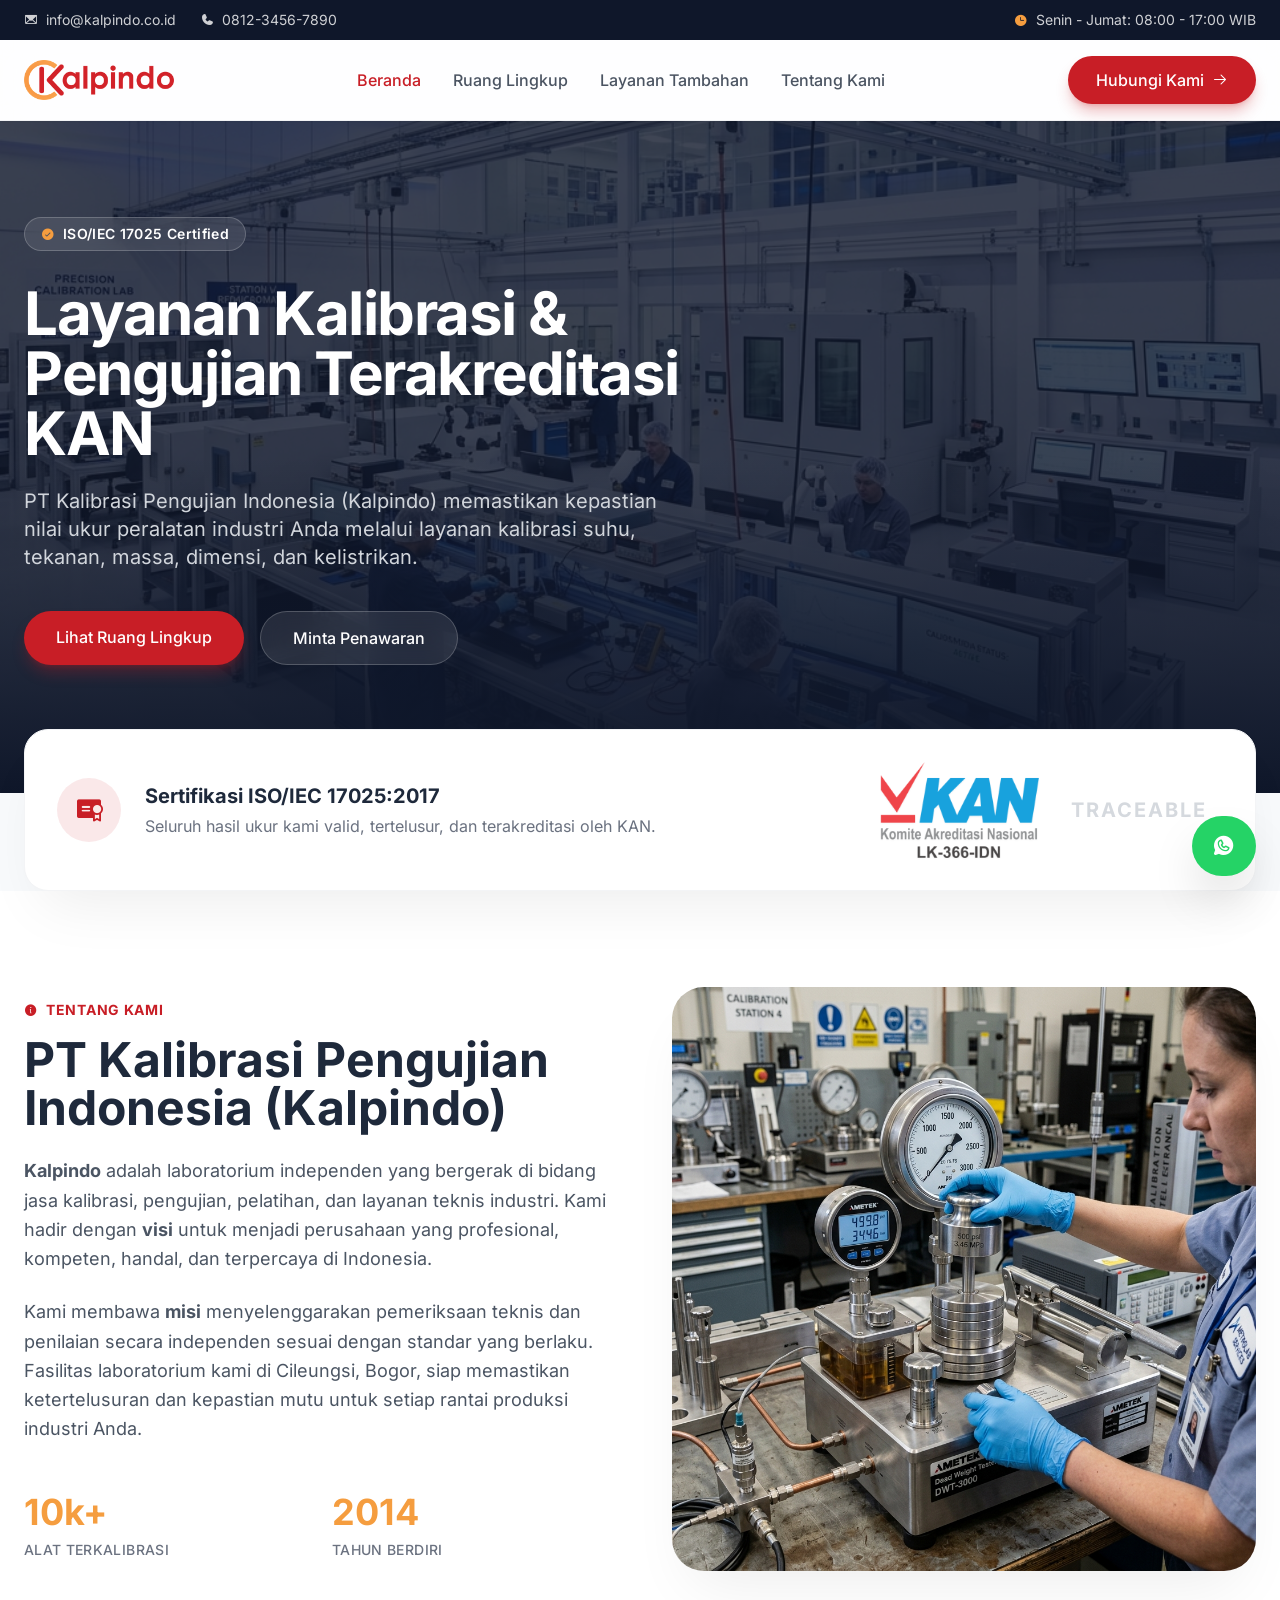
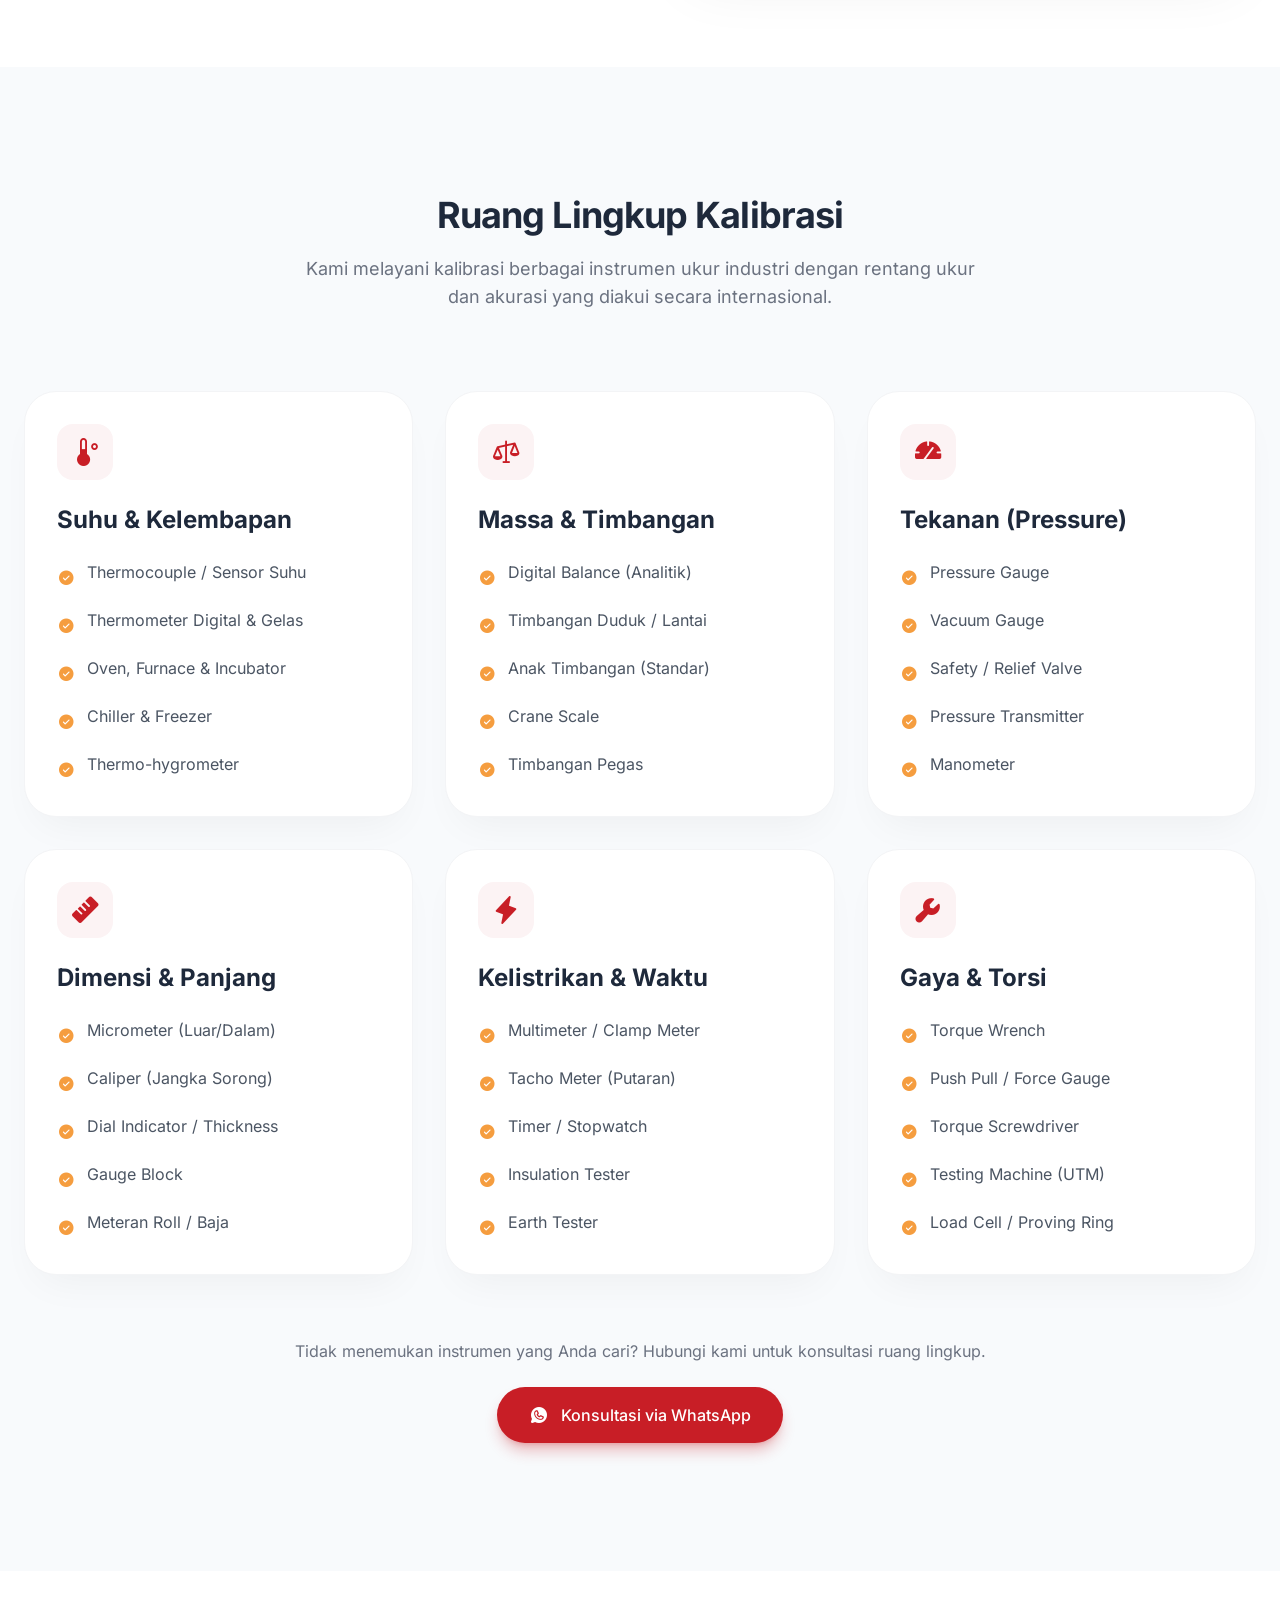
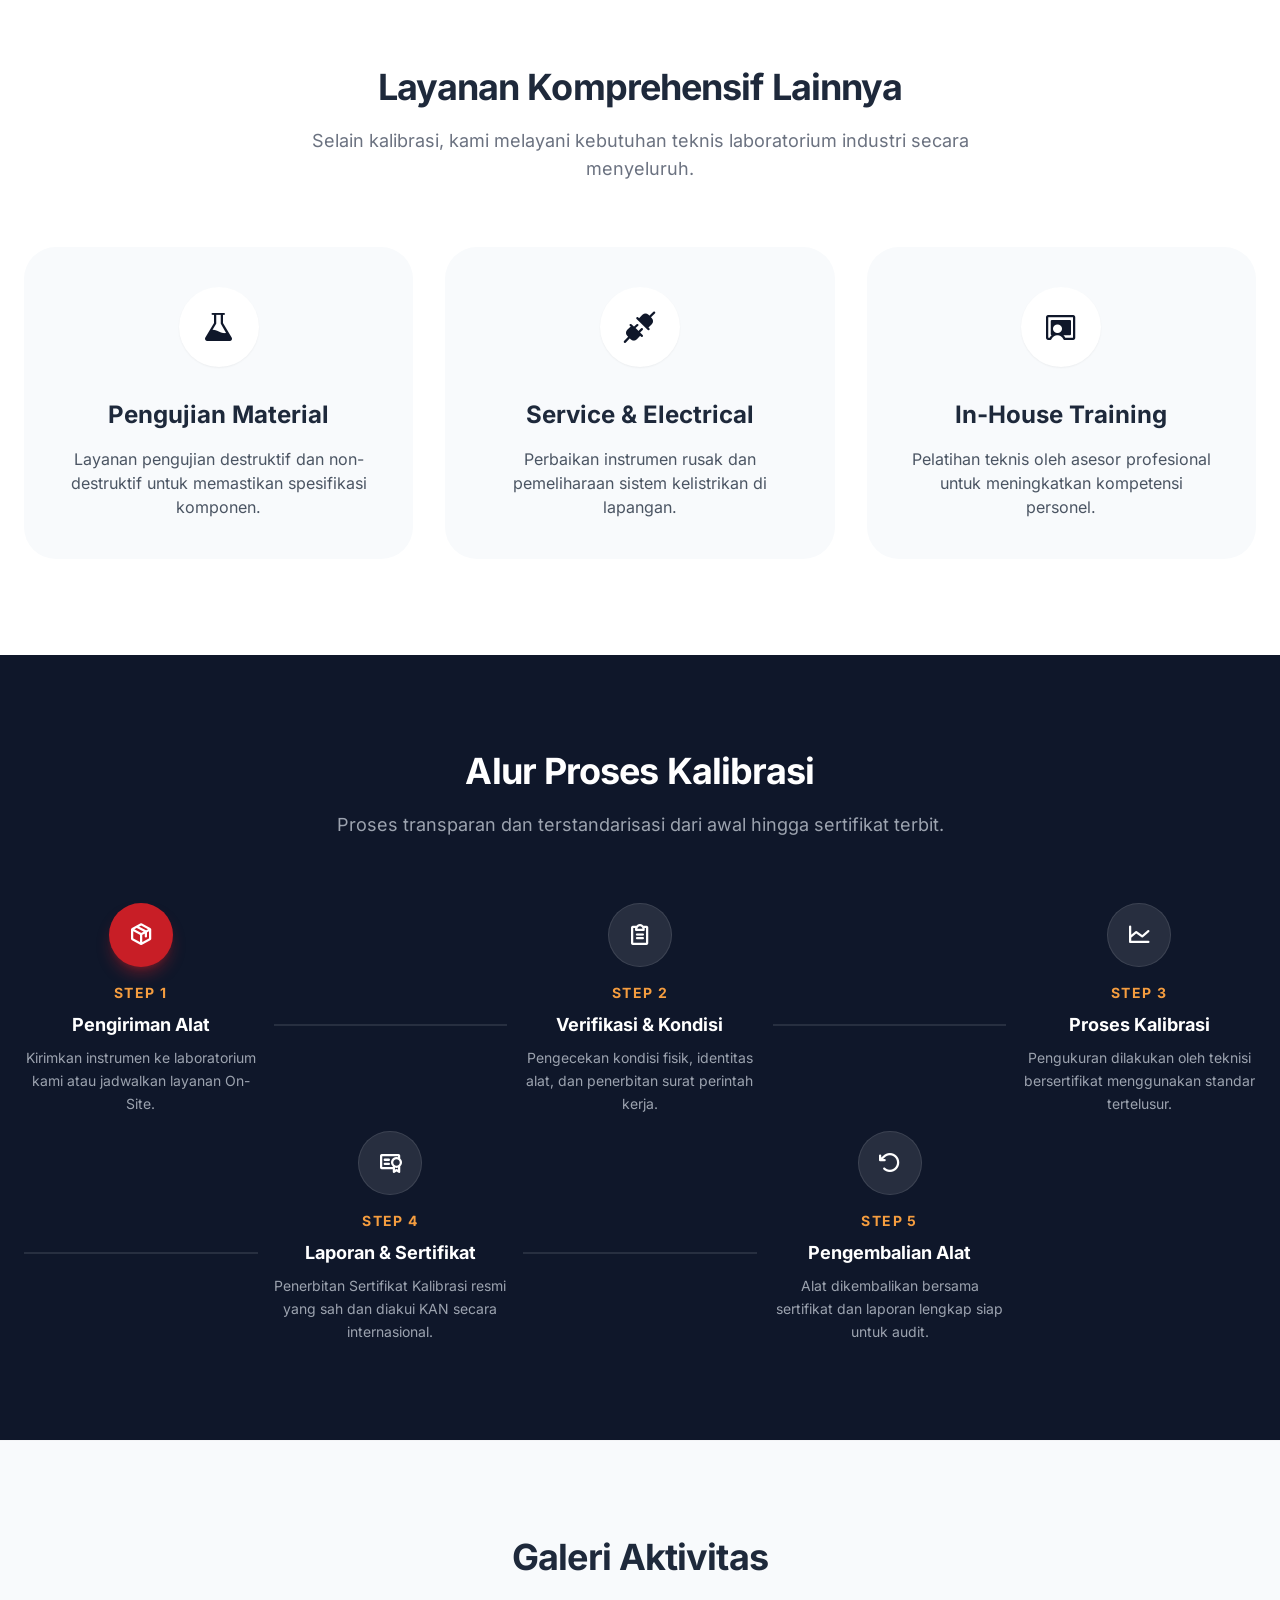
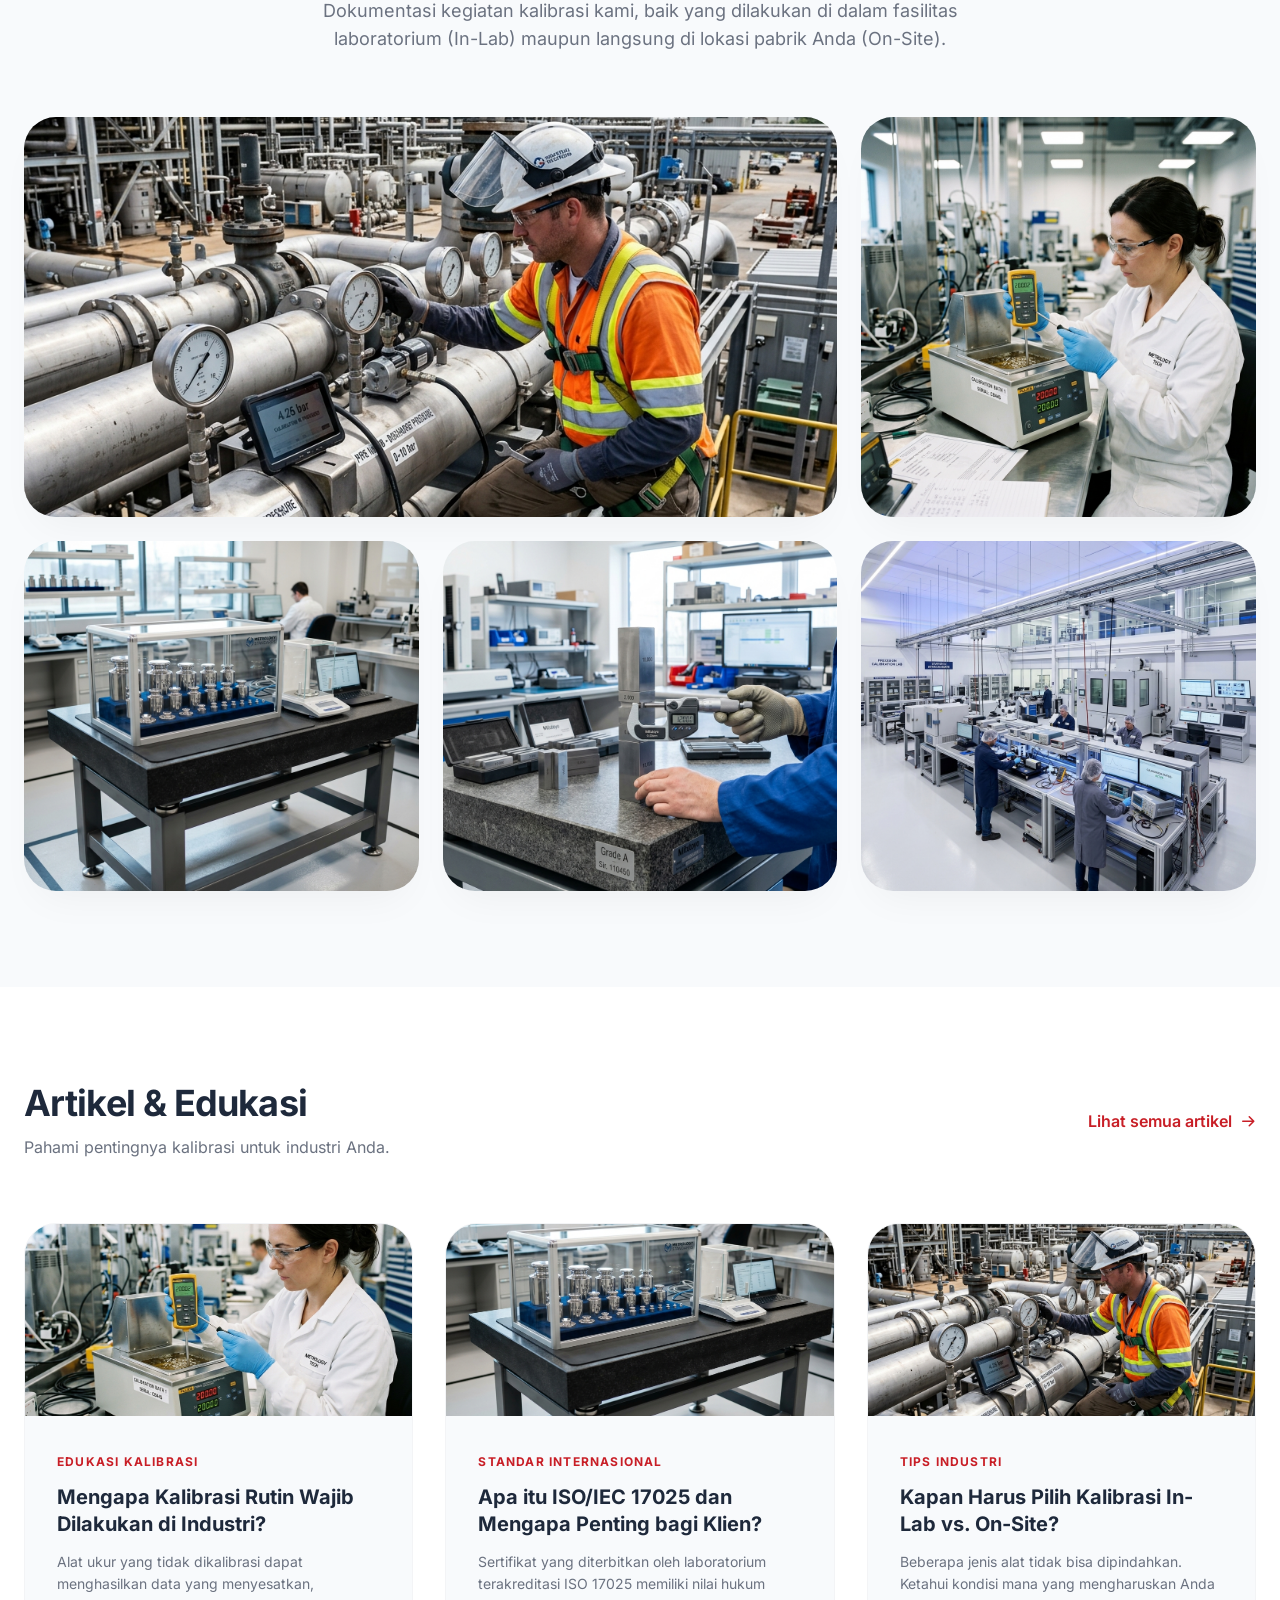
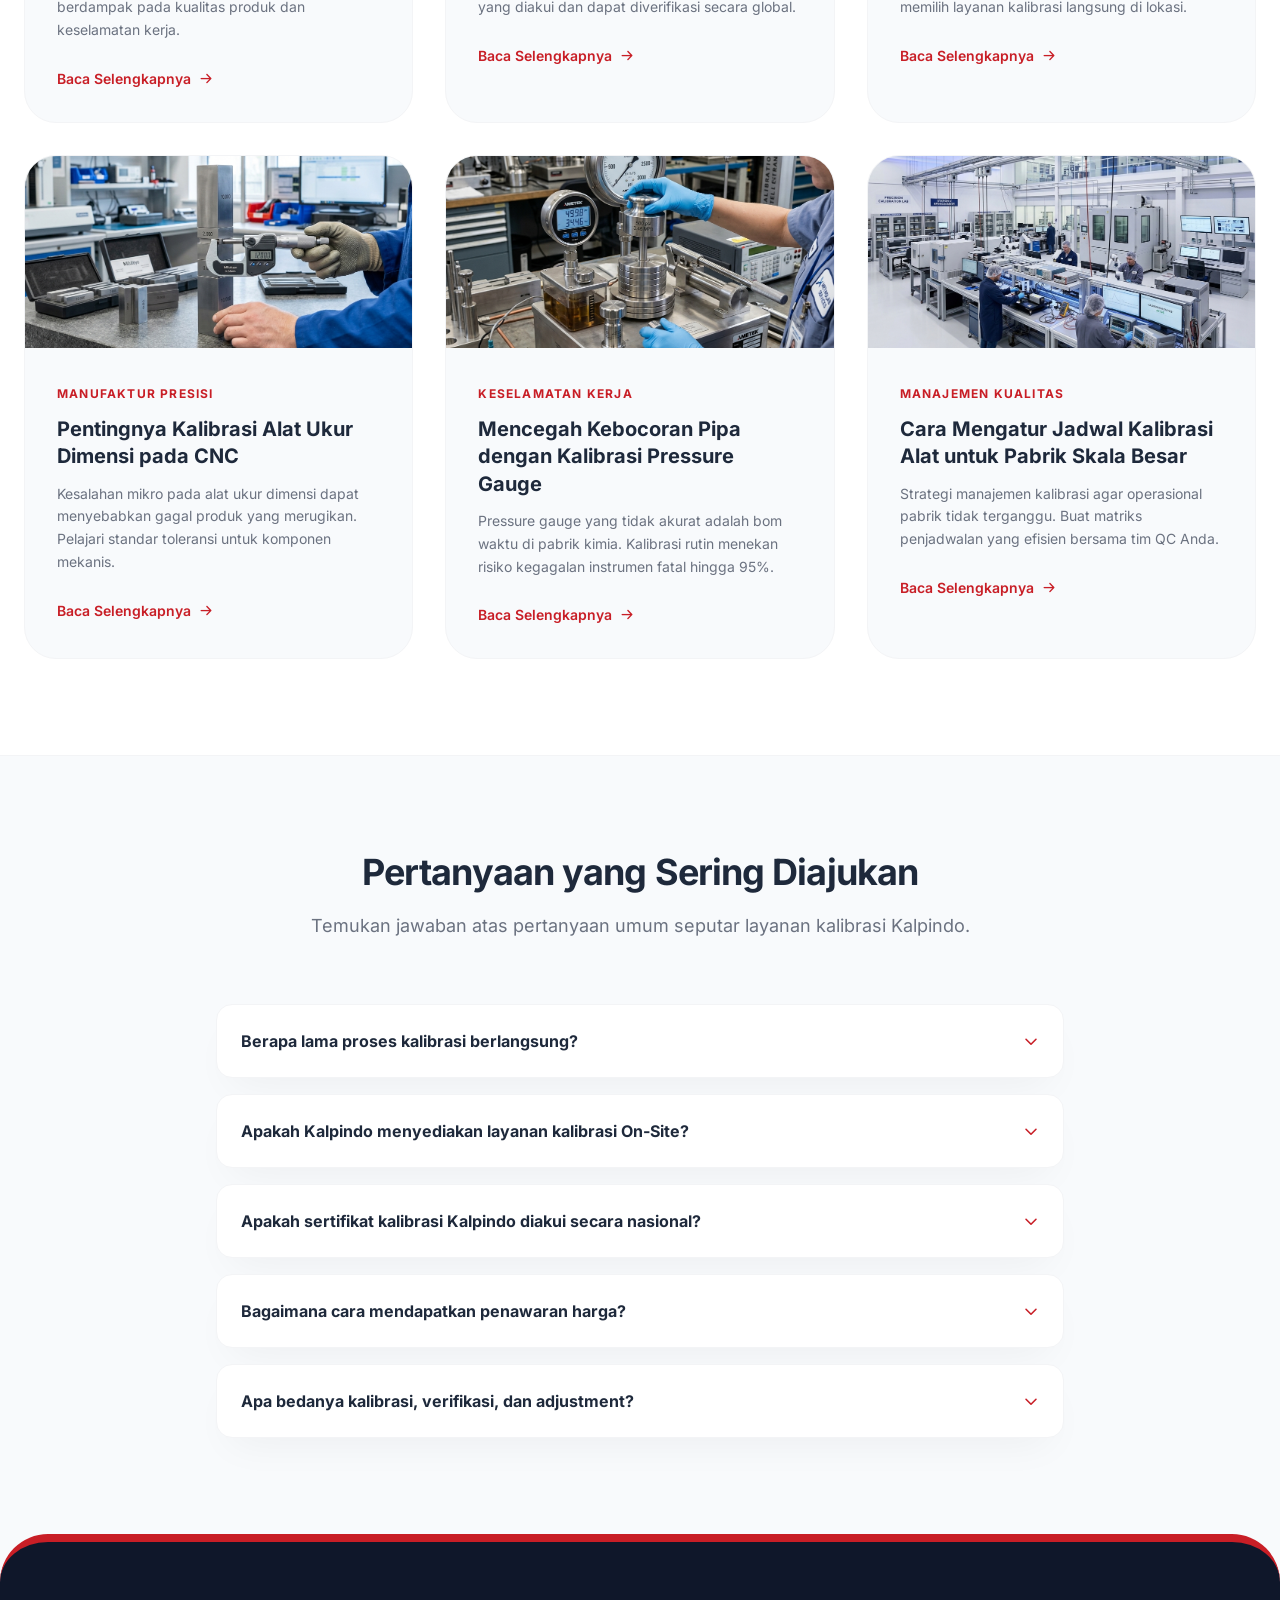
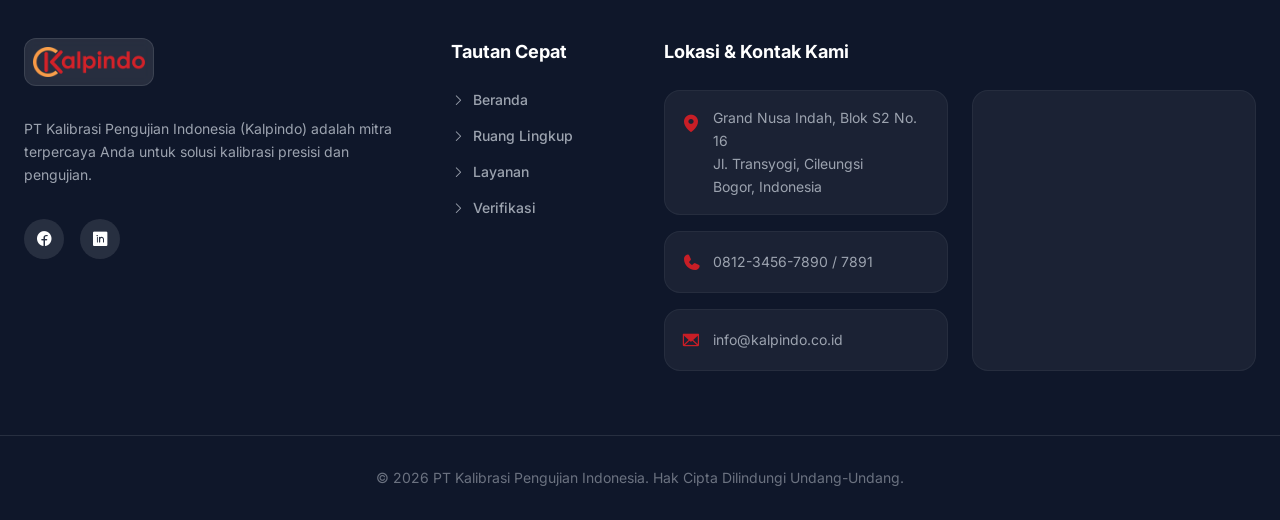
==== index.html @ bf9a63aa "d" ====
<!DOCTYPE html>
<html lang="id" class="scroll-smooth">
<head>
    <meta charset="UTF-8">
    <meta name="viewport" content="width=device-width, initial-scale=1.0">
    <title>Kalpindo - Laboratorium Kalibrasi & Pengujian ISO/IEC 17025</title>
    <meta name="description" content="PT Kalibrasi Pengujian Indonesia. Menyediakan layanan kalibrasi dan pengujian industri terakreditasi KAN.">
    
    <!-- Fonts: Inter - Self-hosted (no internet required) -->
    <link href="assets/fonts/inter.css" rel="stylesheet">
    
    <!-- Phosphor Icons - Self-hosted -->
    <script src="assets/icons/phosphor.js"></script>

    <!-- Tailwind CSS -->
    <script src="assets/js/tailwindcss.js"></script>
    <script>
        tailwind.config = {
            theme: {
                extend: {
                    fontFamily: {
                        sans: ['Inter', 'sans-serif'],
                    },
                    colors: {
                        brand: {
                            red: '#C81E26',
                            orange: '#F59D3F',
                            silver: '#F4F4F5',
                            slate: '#0F172A',
                            gray: '#E2E8F0',
                            dark: '#1E293B'
                        }
                    },
                    boxShadow: {
                        'soft': '0 20px 40px -15px rgba(0,0,0,0.05)',
                        'float': '0 30px 60px -20px rgba(0,0,0,0.08)',
                    }
                }
            }
        }
    </script>
    <link rel="stylesheet" href="assets/css/styles.css">
</head>
<body class="bg-[#F8FAFC] text-brand-dark font-sans antialiased">
    
    <!-- Top Bar -->
    <div class="bg-brand-slate text-white/80 py-2.5 text-xs md:text-sm">
        <div class="max-w-7xl mx-auto px-6 flex flex-col md:flex-row justify-between items-center gap-2">
            <div class="flex items-center gap-6">
                <span class="flex items-center gap-2"><i class="ph-fill ph-envelope"></i> info@kalpindo.co.id</span>
                <span class="flex items-center gap-2"><i class="ph-fill ph-phone"></i> 0812-3456-7890</span>
            </div>
            <div class="flex items-center gap-2">
                <i class="ph-fill ph-clock text-brand-orange"></i> Senin - Jumat: 08:00 - 17:00 WIB
            </div>
        </div>
    </div>

    <!-- Main Navigation -->
    <nav class="bg-white/80 backdrop-blur-xl border-b border-gray-200/50 sticky top-0 z-40 shadow-sm transition-all duration-300">
        <div class="max-w-7xl mx-auto px-6 flex items-center justify-between h-20">
            <!-- Logo -->
            <a href="#" class="flex items-center">
                <img src="assets/img/logo.png" alt="Logo Kalpindo" class="h-10 object-contain">
            </a>

            <!-- Links -->
            <div class="hidden lg:flex items-center gap-8 font-medium text-brand-dark/80">
                <a href="#beranda" class="hover:text-brand-red transition-colors text-brand-red">Beranda</a>
                <a href="#ruang-lingkup" class="hover:text-brand-red transition-colors">Ruang Lingkup</a>
                <a href="#layanan" class="hover:text-brand-red transition-colors">Layanan Tambahan</a>
                <a href="#kontak" class="hover:text-brand-red transition-colors">Tentang Kami</a>
            </div>

            <a href="#kontak" class="hidden md:inline-flex bg-brand-red text-white px-7 py-3 rounded-full hover:bg-red-800 transition-all font-medium items-center gap-2 shadow-lg shadow-brand-red/30 hover:-translate-y-0.5">
                Hubungi Kami <i class="ph ph-arrow-right"></i>
            </a>
        </div>
    </nav>

    <main>
        <!-- Soft Hero Banner -->
        <section id="beranda" class="relative pt-24 pb-32 overflow-hidden bg-brand-slate">
            <!-- Background Image with soft gradient fade -->
            <div class="absolute inset-0 z-0">
                <img src="assets/img/hero_lab.png" class="w-full h-full object-cover opacity-20" alt="Industrial Lab">
                <div class="absolute inset-0 bg-gradient-to-t from-brand-slate via-transparent to-transparent"></div>
            </div>
            
            <div class="max-w-7xl mx-auto px-6 relative z-10 gs-reveal">
                <div class="max-w-3xl">
                    <div class="inline-flex items-center gap-2 bg-white/10 backdrop-blur-md border border-white/20 text-white px-4 py-1.5 rounded-full text-sm font-semibold tracking-wide mb-8">
                        <i class="ph-fill ph-check-circle text-brand-orange"></i> ISO/IEC 17025 Certified
                    </div>
                    <h1 class="text-4xl md:text-5xl lg:text-6xl font-bold leading-[1.1] mb-6 text-white tracking-tight">
                        Layanan Kalibrasi & Pengujian Terakreditasi KAN
                    </h1>
                    <p class="text-lg md:text-xl text-gray-300 mb-10 leading-relaxed max-w-2xl">
                        PT Kalibrasi Pengujian Indonesia (Kalpindo) memastikan kepastian nilai ukur peralatan industri Anda melalui layanan kalibrasi suhu, tekanan, massa, dimensi, dan kelistrikan.
                    </p>
                    <div class="flex flex-col sm:flex-row gap-4">
                        <a href="#ruang-lingkup" class="bg-brand-red text-white px-8 py-3.5 rounded-full font-medium text-center hover:bg-red-800 transition-all shadow-lg shadow-brand-red/30 hover:-translate-y-0.5">
                            Lihat Ruang Lingkup
                        </a>
                        <a href="#kontak" class="bg-white/10 backdrop-blur-md text-white border border-white/20 px-8 py-3.5 rounded-full font-medium text-center hover:bg-white hover:text-brand-slate transition-all">
                            Minta Penawaran
                        </a>
                    </div>
                </div>
            </div>
        </section>

        <!-- Soft Trust / Certification Bar -->
        <section class="relative -mt-16 z-20 px-6 gs-reveal">
            <div class="max-w-7xl mx-auto">
                <div class="bg-white rounded-3xl p-8 shadow-float flex flex-col md:flex-row items-center justify-between gap-10 border border-gray-100">
                    <div class="flex items-center gap-6">
                        <div class="w-16 h-16 rounded-full bg-brand-red/10 flex items-center justify-center flex-shrink-0">
                            <i class="ph-fill ph-certificate text-3xl text-brand-red"></i>
                        </div>
                        <div>
                            <h2 class="text-xl font-bold text-brand-dark mb-1">Sertifikasi ISO/IEC 17025:2017</h2>
                            <p class="text-gray-500">Seluruh hasil ukur kami valid, tertelusur, dan terakreditasi oleh KAN.</p>
                        </div>
                    </div>
                    <div class="flex items-center gap-8 opacity-90 pr-4">
                        <img src="assets/img/kan.png" alt="Logo KAN" class="h-20 md:h-24 object-contain drop-shadow-sm">
                        <div class="text-center font-bold text-xl text-gray-300 uppercase tracking-widest hidden lg:block">Traceable</div>
                    </div>
                </div>
            </div>
        </section>

        <!-- Tentang Kami (About PT Kalpindo) -->
        <section id="tentang" class="py-24 bg-white">
            <div class="max-w-7xl mx-auto px-6 grid grid-cols-1 lg:grid-cols-2 gap-16 items-center">
                <div class="gs-reveal">
                    <div class="inline-flex items-center gap-2 text-brand-red font-bold uppercase tracking-wider text-sm mb-4">
                        <i class="ph-fill ph-info"></i> Tentang Kami
                    </div>
                    <h2 class="text-4xl md:text-5xl font-bold text-brand-dark mb-6 leading-tight">PT Kalibrasi Pengujian Indonesia (Kalpindo)</h2>
                    <div class="space-y-6 text-lg text-gray-600 leading-relaxed">
                        <p>
                            <strong>Kalpindo</strong> adalah laboratorium independen yang bergerak di bidang jasa kalibrasi, pengujian, pelatihan, dan layanan teknis industri. Kami hadir dengan <strong>visi</strong> untuk menjadi perusahaan yang profesional, kompeten, handal, dan terpercaya di Indonesia.
                        </p>
                        <p>
                            Kami membawa <strong>misi</strong> menyelenggarakan pemeriksaan teknis dan penilaian secara independen sesuai dengan standar yang berlaku. Fasilitas laboratorium kami di Cileungsi, Bogor, siap memastikan ketertelusuran dan kepastian mutu untuk setiap rantai produksi industri Anda.
                        </p>
                    </div>
                    
                    <div class="grid grid-cols-2 gap-8 mt-12">
                        <div>
                            <div class="text-4xl font-bold text-brand-orange mb-2">10k+</div>
                            <div class="text-sm font-medium text-gray-500 uppercase tracking-wide">Alat Terkalibrasi</div>
                        </div>
                        <div>
                            <div class="text-4xl font-bold text-brand-orange mb-2">2014</div>
                            <div class="text-sm font-medium text-gray-500 uppercase tracking-wide">Tahun Berdiri</div>
                        </div>
                    </div>
                </div>
                <div class="relative gs-reveal">
                    <div class="relative rounded-[2rem] overflow-hidden shadow-float group">
                        <img src="assets/img/lab_pressure.png" class="w-full h-auto object-cover group-hover:scale-105 transition-transform duration-700" alt="Fasilitas Laboratorium Kalpindo">
                    </div>
                </div>
            </div>
        </section>

        <!-- Ruang Lingkup Kalibrasi (Soft Cards) -->
        <section id="ruang-lingkup" class="py-32">
            <div class="max-w-7xl mx-auto px-6">
                <div class="text-center max-w-2xl mx-auto mb-20 gs-reveal">
                    <h2 class="text-4xl font-bold text-brand-dark mb-5 tracking-tight">Ruang Lingkup Kalibrasi</h2>
                    <p class="text-gray-500 text-lg">Kami melayani kalibrasi berbagai instrumen ukur industri dengan rentang ukur dan akurasi yang diakui secara internasional.</p>
                </div>

                <div class="grid grid-cols-1 md:grid-cols-2 lg:grid-cols-3 gap-8">
                    
                    <!-- Kategori 1 -->
                    <div class="bg-white rounded-[2rem] p-8 shadow-soft border border-gray-100 gs-reveal hover:-translate-y-2 hover:shadow-float transition-all duration-300 group">
                        <div class="w-14 h-14 rounded-2xl bg-brand-red/5 flex items-center justify-center mb-6 group-hover:bg-brand-red transition-colors">
                            <i class="ph-fill ph-thermometer text-3xl text-brand-red group-hover:text-white transition-colors"></i>
                        </div>
                        <h3 class="text-2xl font-bold mb-6 text-brand-dark">Suhu & Kelembapan</h3>
                        <ul class="space-y-4 text-gray-600">
                            <li class="flex items-start gap-3"><i class="ph-fill ph-check-circle text-brand-orange mt-1 text-lg"></i> Thermocouple / Sensor Suhu</li>
                            <li class="flex items-start gap-3"><i class="ph-fill ph-check-circle text-brand-orange mt-1 text-lg"></i> Thermometer Digital & Gelas</li>
                            <li class="flex items-start gap-3"><i class="ph-fill ph-check-circle text-brand-orange mt-1 text-lg"></i> Oven, Furnace & Incubator</li>
                            <li class="flex items-start gap-3"><i class="ph-fill ph-check-circle text-brand-orange mt-1 text-lg"></i> Chiller & Freezer</li>
                            <li class="flex items-start gap-3"><i class="ph-fill ph-check-circle text-brand-orange mt-1 text-lg"></i> Thermo-hygrometer</li>
                        </ul>
                    </div>

                    <!-- Kategori 2 -->
                    <div class="bg-white rounded-[2rem] p-8 shadow-soft border border-gray-100 gs-reveal hover:-translate-y-2 hover:shadow-float transition-all duration-300 group">
                        <div class="w-14 h-14 rounded-2xl bg-brand-red/5 flex items-center justify-center mb-6 group-hover:bg-brand-red transition-colors">
                            <i class="ph-fill ph-scales text-3xl text-brand-red group-hover:text-white transition-colors"></i>
                        </div>
                        <h3 class="text-2xl font-bold mb-6 text-brand-dark">Massa & Timbangan</h3>
                        <ul class="space-y-4 text-gray-600">
                            <li class="flex items-start gap-3"><i class="ph-fill ph-check-circle text-brand-orange mt-1 text-lg"></i> Digital Balance (Analitik)</li>
                            <li class="flex items-start gap-3"><i class="ph-fill ph-check-circle text-brand-orange mt-1 text-lg"></i> Timbangan Duduk / Lantai</li>
                            <li class="flex items-start gap-3"><i class="ph-fill ph-check-circle text-brand-orange mt-1 text-lg"></i> Anak Timbangan (Standar)</li>
                            <li class="flex items-start gap-3"><i class="ph-fill ph-check-circle text-brand-orange mt-1 text-lg"></i> Crane Scale</li>
                            <li class="flex items-start gap-3"><i class="ph-fill ph-check-circle text-brand-orange mt-1 text-lg"></i> Timbangan Pegas</li>
                        </ul>
                    </div>

                    <!-- Kategori 3 -->
                    <div class="bg-white rounded-[2rem] p-8 shadow-soft border border-gray-100 gs-reveal hover:-translate-y-2 hover:shadow-float transition-all duration-300 group">
                        <div class="w-14 h-14 rounded-2xl bg-brand-red/5 flex items-center justify-center mb-6 group-hover:bg-brand-red transition-colors">
                            <i class="ph-fill ph-gauge text-3xl text-brand-red group-hover:text-white transition-colors"></i>
                        </div>
                        <h3 class="text-2xl font-bold mb-6 text-brand-dark">Tekanan (Pressure)</h3>
                        <ul class="space-y-4 text-gray-600">
                            <li class="flex items-start gap-3"><i class="ph-fill ph-check-circle text-brand-orange mt-1 text-lg"></i> Pressure Gauge</li>
                            <li class="flex items-start gap-3"><i class="ph-fill ph-check-circle text-brand-orange mt-1 text-lg"></i> Vacuum Gauge</li>
                            <li class="flex items-start gap-3"><i class="ph-fill ph-check-circle text-brand-orange mt-1 text-lg"></i> Safety / Relief Valve</li>
                            <li class="flex items-start gap-3"><i class="ph-fill ph-check-circle text-brand-orange mt-1 text-lg"></i> Pressure Transmitter</li>
                            <li class="flex items-start gap-3"><i class="ph-fill ph-check-circle text-brand-orange mt-1 text-lg"></i> Manometer</li>
                        </ul>
                    </div>

                    <!-- Kategori 4 -->
                    <div class="bg-white rounded-[2rem] p-8 shadow-soft border border-gray-100 gs-reveal hover:-translate-y-2 hover:shadow-float transition-all duration-300 group">
                        <div class="w-14 h-14 rounded-2xl bg-brand-red/5 flex items-center justify-center mb-6 group-hover:bg-brand-red transition-colors">
                            <i class="ph-fill ph-ruler text-3xl text-brand-red group-hover:text-white transition-colors"></i>
                        </div>
                        <h3 class="text-2xl font-bold mb-6 text-brand-dark">Dimensi & Panjang</h3>
                        <ul class="space-y-4 text-gray-600">
                            <li class="flex items-start gap-3"><i class="ph-fill ph-check-circle text-brand-orange mt-1 text-lg"></i> Micrometer (Luar/Dalam)</li>
                            <li class="flex items-start gap-3"><i class="ph-fill ph-check-circle text-brand-orange mt-1 text-lg"></i> Caliper (Jangka Sorong)</li>
                            <li class="flex items-start gap-3"><i class="ph-fill ph-check-circle text-brand-orange mt-1 text-lg"></i> Dial Indicator / Thickness</li>
                            <li class="flex items-start gap-3"><i class="ph-fill ph-check-circle text-brand-orange mt-1 text-lg"></i> Gauge Block</li>
                            <li class="flex items-start gap-3"><i class="ph-fill ph-check-circle text-brand-orange mt-1 text-lg"></i> Meteran Roll / Baja</li>
                        </ul>
                    </div>

                    <!-- Kategori 5 -->
                    <div class="bg-white rounded-[2rem] p-8 shadow-soft border border-gray-100 gs-reveal hover:-translate-y-2 hover:shadow-float transition-all duration-300 group">
                        <div class="w-14 h-14 rounded-2xl bg-brand-red/5 flex items-center justify-center mb-6 group-hover:bg-brand-red transition-colors">
                            <i class="ph-fill ph-lightning text-3xl text-brand-red group-hover:text-white transition-colors"></i>
                        </div>
                        <h3 class="text-2xl font-bold mb-6 text-brand-dark">Kelistrikan & Waktu</h3>
                        <ul class="space-y-4 text-gray-600">
                            <li class="flex items-start gap-3"><i class="ph-fill ph-check-circle text-brand-orange mt-1 text-lg"></i> Multimeter / Clamp Meter</li>
                            <li class="flex items-start gap-3"><i class="ph-fill ph-check-circle text-brand-orange mt-1 text-lg"></i> Tacho Meter (Putaran)</li>
                            <li class="flex items-start gap-3"><i class="ph-fill ph-check-circle text-brand-orange mt-1 text-lg"></i> Timer / Stopwatch</li>
                            <li class="flex items-start gap-3"><i class="ph-fill ph-check-circle text-brand-orange mt-1 text-lg"></i> Insulation Tester</li>
                            <li class="flex items-start gap-3"><i class="ph-fill ph-check-circle text-brand-orange mt-1 text-lg"></i> Earth Tester</li>
                        </ul>
                    </div>

                    <!-- Kategori 6 -->
                    <div class="bg-white rounded-[2rem] p-8 shadow-soft border border-gray-100 gs-reveal hover:-translate-y-2 hover:shadow-float transition-all duration-300 group">
                        <div class="w-14 h-14 rounded-2xl bg-brand-red/5 flex items-center justify-center mb-6 group-hover:bg-brand-red transition-colors">
                            <i class="ph-fill ph-wrench text-3xl text-brand-red group-hover:text-white transition-colors"></i>
                        </div>
                        <h3 class="text-2xl font-bold mb-6 text-brand-dark">Gaya & Torsi</h3>
                        <ul class="space-y-4 text-gray-600">
                            <li class="flex items-start gap-3"><i class="ph-fill ph-check-circle text-brand-orange mt-1 text-lg"></i> Torque Wrench</li>
                            <li class="flex items-start gap-3"><i class="ph-fill ph-check-circle text-brand-orange mt-1 text-lg"></i> Push Pull / Force Gauge</li>
                            <li class="flex items-start gap-3"><i class="ph-fill ph-check-circle text-brand-orange mt-1 text-lg"></i> Torque Screwdriver</li>
                            <li class="flex items-start gap-3"><i class="ph-fill ph-check-circle text-brand-orange mt-1 text-lg"></i> Testing Machine (UTM)</li>
                            <li class="flex items-start gap-3"><i class="ph-fill ph-check-circle text-brand-orange mt-1 text-lg"></i> Load Cell / Proving Ring</li>
                        </ul>
                    </div>

                </div>

                <!-- CTA Ruang Lingkup -->
                <div class="text-center mt-16 gs-reveal">
                    <p class="text-gray-500 mb-6">Tidak menemukan instrumen yang Anda cari? Hubungi kami untuk konsultasi ruang lingkup.</p>
                    <a href="https://wa.me/6281234567890" target="_blank" class="inline-flex items-center gap-3 bg-brand-red text-white px-8 py-3.5 rounded-full font-medium hover:bg-red-800 transition-all shadow-lg shadow-brand-red/30 hover:-translate-y-0.5">
                        <i class="ph-fill ph-whatsapp-logo text-xl"></i> Konsultasi via WhatsApp
                    </a>
                </div>

            </div>
        </section>

        <!-- Layanan Lainnya (Soft Cards) -->
        <section id="layanan" class="py-24 bg-white">
            <div class="max-w-7xl mx-auto px-6">
                <div class="text-center max-w-2xl mx-auto mb-16 gs-reveal">
                    <h2 class="text-4xl font-bold text-brand-dark mb-5 tracking-tight">Layanan Komprehensif Lainnya</h2>
                    <p class="text-gray-500 text-lg">Selain kalibrasi, kami melayani kebutuhan teknis laboratorium industri secara menyeluruh.</p>
                </div>

                <div class="grid grid-cols-1 md:grid-cols-3 gap-8">
                    <div class="p-10 bg-[#F8FAFC] rounded-[2rem] gs-reveal text-center hover:-translate-y-2 hover:shadow-soft transition-all duration-300">
                        <div class="w-20 h-20 rounded-full bg-white shadow-sm text-brand-slate flex items-center justify-center mx-auto mb-8">
                            <i class="ph-fill ph-flask text-4xl"></i>
                        </div>
                        <h3 class="text-2xl font-bold mb-4">Pengujian Material</h3>
                        <p class="text-gray-600">Layanan pengujian destruktif dan non-destruktif untuk memastikan spesifikasi komponen.</p>
                    </div>
                    <div class="p-10 bg-[#F8FAFC] rounded-[2rem] gs-reveal text-center hover:-translate-y-2 hover:shadow-soft transition-all duration-300">
                        <div class="w-20 h-20 rounded-full bg-white shadow-sm text-brand-slate flex items-center justify-center mx-auto mb-8">
                            <i class="ph-fill ph-plugs text-4xl"></i>
                        </div>
                        <h3 class="text-2xl font-bold mb-4">Service & Electrical</h3>
                        <p class="text-gray-600">Perbaikan instrumen rusak dan pemeliharaan sistem kelistrikan di lapangan.</p>
                    </div>
                    <div class="p-10 bg-[#F8FAFC] rounded-[2rem] gs-reveal text-center hover:-translate-y-2 hover:shadow-soft transition-all duration-300">
                        <div class="w-20 h-20 rounded-full bg-white shadow-sm text-brand-slate flex items-center justify-center mx-auto mb-8">
                            <i class="ph-fill ph-chalkboard-teacher text-4xl"></i>
                        </div>
                        <h3 class="text-2xl font-bold mb-4">In-House Training</h3>
                        <p class="text-gray-600">Pelatihan teknis oleh asesor profesional untuk meningkatkan kompetensi personel.</p>
                    </div>
                </div>
            </div>
        </section>

        <!-- Alur Proses Kalibrasi -->
        <section class="py-24 bg-brand-slate">
            <div class="max-w-7xl mx-auto px-6">
                <div class="text-center max-w-2xl mx-auto mb-16 gs-reveal">
                    <h2 class="text-4xl font-bold text-white mb-5 tracking-tight">Alur Proses Kalibrasi</h2>
                    <p class="text-gray-400 text-lg">Proses transparan dan terstandarisasi dari awal hingga sertifikat terbit.</p>
                </div>

                <div class="grid grid-cols-1 md:grid-cols-5 gap-4 relative">
                    <!-- Step 1 -->
                    <div class="gs-reveal flex flex-col items-center text-center group">
                        <div class="w-16 h-16 rounded-full bg-brand-red flex items-center justify-center mb-4 shadow-lg shadow-brand-red/40 group-hover:scale-110 transition-transform">
                            <i class="ph-bold ph-package text-2xl text-white"></i>
                        </div>
                        <div class="text-brand-orange font-bold text-sm uppercase tracking-widest mb-2">Step 1</div>
                        <h3 class="text-white font-bold text-lg mb-2">Pengiriman Alat</h3>
                        <p class="text-gray-400 text-sm leading-relaxed">Kirimkan instrumen ke laboratorium kami atau jadwalkan layanan On-Site.</p>
                    </div>
                    <div class="hidden md:flex items-center justify-center mt-8"><div class="w-full h-0.5 bg-white/10"></div></div>
                    <!-- Step 2 -->
                    <div class="gs-reveal flex flex-col items-center text-center group">
                        <div class="w-16 h-16 rounded-full bg-white/10 border border-white/10 flex items-center justify-center mb-4 group-hover:bg-brand-red group-hover:scale-110 transition-all">
                            <i class="ph-bold ph-clipboard-text text-2xl text-white"></i>
                        </div>
                        <div class="text-brand-orange font-bold text-sm uppercase tracking-widest mb-2">Step 2</div>
                        <h3 class="text-white font-bold text-lg mb-2">Verifikasi & Kondisi</h3>
                        <p class="text-gray-400 text-sm leading-relaxed">Pengecekan kondisi fisik, identitas alat, dan penerbitan surat perintah kerja.</p>
                    </div>
                    <div class="hidden md:flex items-center justify-center mt-8"><div class="w-full h-0.5 bg-white/10"></div></div>
                    <!-- Step 3 -->
                    <div class="gs-reveal flex flex-col items-center text-center group">
                        <div class="w-16 h-16 rounded-full bg-white/10 border border-white/10 flex items-center justify-center mb-4 group-hover:bg-brand-red group-hover:scale-110 transition-all">
                            <i class="ph-bold ph-chart-line text-2xl text-white"></i>
                        </div>
                        <div class="text-brand-orange font-bold text-sm uppercase tracking-widest mb-2">Step 3</div>
                        <h3 class="text-white font-bold text-lg mb-2">Proses Kalibrasi</h3>
                        <p class="text-gray-400 text-sm leading-relaxed">Pengukuran dilakukan oleh teknisi bersertifikat menggunakan standar tertelusur.</p>
                    </div>
                    <div class="hidden md:flex items-center justify-center mt-8"><div class="w-full h-0.5 bg-white/10"></div></div>
                    <!-- Step 4 -->
                    <div class="gs-reveal flex flex-col items-center text-center group">
                        <div class="w-16 h-16 rounded-full bg-white/10 border border-white/10 flex items-center justify-center mb-4 group-hover:bg-brand-red group-hover:scale-110 transition-all">
                            <i class="ph-bold ph-certificate text-2xl text-white"></i>
                        </div>
                        <div class="text-brand-orange font-bold text-sm uppercase tracking-widest mb-2">Step 4</div>
                        <h3 class="text-white font-bold text-lg mb-2">Laporan & Sertifikat</h3>
                        <p class="text-gray-400 text-sm leading-relaxed">Penerbitan Sertifikat Kalibrasi resmi yang sah dan diakui KAN secara internasional.</p>
                    </div>
                    <div class="hidden md:flex items-center justify-center mt-8"><div class="w-full h-0.5 bg-white/10"></div></div>
                    <!-- Step 5 -->
                    <div class="gs-reveal flex flex-col items-center text-center group">
                        <div class="w-16 h-16 rounded-full bg-white/10 border border-white/10 flex items-center justify-center mb-4 group-hover:bg-brand-red group-hover:scale-110 transition-all">
                            <i class="ph-bold ph-arrow-counter-clockwise text-2xl text-white"></i>
                        </div>
                        <div class="text-brand-orange font-bold text-sm uppercase tracking-widest mb-2">Step 5</div>
                        <h3 class="text-white font-bold text-lg mb-2">Pengembalian Alat</h3>
                        <p class="text-gray-400 text-sm leading-relaxed">Alat dikembalikan bersama sertifikat dan laporan lengkap siap untuk audit.</p>
                    </div>
                </div>
            </div>
        </section>

        <!-- Galeri Aktivitas & Fasilitas -->
        <section class="py-24 bg-[#F8FAFC] border-t border-gray-100">
            <div class="max-w-7xl mx-auto px-6 mb-16 gs-reveal text-center">
                <h2 class="text-4xl font-bold text-brand-dark mb-5 tracking-tight">Galeri Aktivitas</h2>
                <p class="text-gray-500 text-lg max-w-2xl mx-auto">Dokumentasi kegiatan kalibrasi kami, baik yang dilakukan di dalam fasilitas laboratorium (In-Lab) maupun langsung di lokasi pabrik Anda (On-Site).</p>
            </div>
            
            <!-- Grid Gallery -->
            <div class="max-w-7xl mx-auto px-6">
                <div class="grid grid-cols-1 md:grid-cols-2 lg:grid-cols-3 gap-6">
                    
                    <!-- Item 1: On-Site (Large/Featured) -->
                    <div class="lg:col-span-2 relative group rounded-[2rem] overflow-hidden shadow-soft h-[300px] md:h-[400px]">
                        <img src="assets/img/onsite_calibration.png" class="w-full h-full object-cover group-hover:scale-105 transition-transform duration-700" alt="On-Site Calibration">
                        <div class="absolute inset-0 bg-gradient-to-t from-black/80 via-transparent to-transparent opacity-0 group-hover:opacity-100 transition-opacity duration-300 flex items-end p-8">
                            <div class="text-white">
                                <h3 class="text-2xl font-bold mb-1">On-Site Calibration</h3>
                                <p class="text-white/80">Teknisi kami melakukan kalibrasi langsung di plant industri</p>
                            </div>
                        </div>
                    </div>

                    <!-- Item 2: Lab Temp -->
                    <div class="relative group rounded-[2rem] overflow-hidden shadow-soft h-[300px] md:h-[400px]">
                        <img src="assets/img/lab_temp.png" class="w-full h-full object-cover group-hover:scale-105 transition-transform duration-700" alt="In-Lab Suhu">
                        <div class="absolute inset-0 bg-gradient-to-t from-black/80 via-transparent to-transparent opacity-0 group-hover:opacity-100 transition-opacity duration-300 flex items-end p-8">
                            <div class="text-white">
                                <h3 class="text-xl font-bold mb-1">In-Lab: Suhu</h3>
                                <p class="text-white/80 text-sm">Kalibrasi presisi dengan temperature bath</p>
                            </div>
                        </div>
                    </div>

                    <!-- Item 3: Lab Mass -->
                    <div class="relative group rounded-[2rem] overflow-hidden shadow-soft h-[300px] md:h-[350px]">
                        <img src="assets/img/lab_mass.png" class="w-full h-full object-cover group-hover:scale-105 transition-transform duration-700" alt="In-Lab Massa">
                        <div class="absolute inset-0 bg-gradient-to-t from-black/80 via-transparent to-transparent opacity-0 group-hover:opacity-100 transition-opacity duration-300 flex items-end p-8">
                            <div class="text-white">
                                <h3 class="text-xl font-bold mb-1">In-Lab: Massa</h3>
                                <p class="text-white/80 text-sm">Meja anti-getar khusus</p>
                            </div>
                        </div>
                    </div>

                    <!-- Item 4: Lab Dimension -->
                    <div class="relative group rounded-[2rem] overflow-hidden shadow-soft h-[300px] md:h-[350px]">
                        <img src="assets/img/lab_dimension.png" class="w-full h-full object-cover group-hover:scale-105 transition-transform duration-700" alt="In-Lab Dimensi">
                        <div class="absolute inset-0 bg-gradient-to-t from-black/80 via-transparent to-transparent opacity-0 group-hover:opacity-100 transition-opacity duration-300 flex items-end p-8">
                            <div class="text-white">
                                <h3 class="text-xl font-bold mb-1">In-Lab: Dimensi</h3>
                                <p class="text-white/80 text-sm">Pengukuran dengan gauge block baja</p>
                            </div>
                        </div>
                    </div>

                    <!-- Item 5: Hero / Wide Lab -->
                    <div class="relative group rounded-[2rem] overflow-hidden shadow-soft h-[300px] md:h-[350px]">
                        <img src="assets/img/hero_lab.png" class="w-full h-full object-cover group-hover:scale-105 transition-transform duration-700" alt="Fasilitas Lab Utama">
                        <div class="absolute inset-0 bg-gradient-to-t from-black/80 via-transparent to-transparent opacity-0 group-hover:opacity-100 transition-opacity duration-300 flex items-end p-8">
                            <div class="text-white">
                                <h3 class="text-xl font-bold mb-1">Fasilitas Utama</h3>
                                <p class="text-white/80 text-sm">Lingkungan yang terkontrol ketat</p>
                            </div>
                        </div>
                    </div>

                </div>
            </div>
        </section>

        <!-- Artikel / Blog -->
        <section class="py-24 bg-white">
            <div class="max-w-7xl mx-auto px-6">
                <div class="flex flex-col md:flex-row justify-between items-start md:items-center mb-16 gs-reveal">
                    <div>
                        <h2 class="text-4xl font-bold text-brand-dark mb-3 tracking-tight">Artikel & Edukasi</h2>
                        <p class="text-gray-500">Pahami pentingnya kalibrasi untuk industri Anda.</p>
                    </div>
                    <a href="blog.html" class="mt-4 md:mt-0 inline-flex items-center gap-2 font-semibold text-brand-red hover:underline">Lihat semua artikel <i class="ph-bold ph-arrow-right"></i></a>
                </div>
                <div class="grid grid-cols-1 md:grid-cols-3 gap-8">
                    <!-- Article 1 -->
                    <div class="bg-[#F8FAFC] rounded-[2rem] overflow-hidden border border-gray-100 hover:-translate-y-2 hover:shadow-float transition-all duration-300 gs-reveal group">
                        <div class="h-48 overflow-hidden">
                            <img src="assets/img/lab_temp.png" class="w-full h-full object-cover group-hover:scale-105 transition-transform duration-500" alt="Artikel Kalibrasi">
                        </div>
                        <div class="p-8">
                            <span class="text-xs font-bold uppercase tracking-widest text-brand-red">Edukasi Kalibrasi</span>
                            <h3 class="text-xl font-bold text-brand-dark mt-3 mb-3 leading-snug">Mengapa Kalibrasi Rutin Wajib Dilakukan di Industri?</h3>
                            <p class="text-gray-500 text-sm leading-relaxed mb-6">Alat ukur yang tidak dikalibrasi dapat menghasilkan data yang menyesatkan, berdampak pada kualitas produk dan keselamatan kerja.</p>
                            <a href="artikel.html" class="inline-flex items-center gap-2 font-semibold text-brand-red text-sm group-hover:gap-4 transition-all">Baca Selengkapnya <i class="ph-bold ph-arrow-right"></i></a>
                        </div>
                    </div>
                    <!-- Article 2 -->
                    <div class="bg-[#F8FAFC] rounded-[2rem] overflow-hidden border border-gray-100 hover:-translate-y-2 hover:shadow-float transition-all duration-300 gs-reveal group">
                        <div class="h-48 overflow-hidden">
                            <img src="assets/img/lab_mass.png" class="w-full h-full object-cover group-hover:scale-105 transition-transform duration-500" alt="ISO 17025">
                        </div>
                        <div class="p-8">
                            <span class="text-xs font-bold uppercase tracking-widest text-brand-red">Standar Internasional</span>
                            <h3 class="text-xl font-bold text-brand-dark mt-3 mb-3 leading-snug">Apa itu ISO/IEC 17025 dan Mengapa Penting bagi Klien?</h3>
                            <p class="text-gray-500 text-sm leading-relaxed mb-6">Sertifikat yang diterbitkan oleh laboratorium terakreditasi ISO 17025 memiliki nilai hukum yang diakui dan dapat diverifikasi secara global.</p>
                            <a href="artikel.html" class="inline-flex items-center gap-2 font-semibold text-brand-red text-sm group-hover:gap-4 transition-all">Baca Selengkapnya <i class="ph-bold ph-arrow-right"></i></a>
                        </div>
                    </div>
                    <!-- Article 3 -->
                    <div class="bg-[#F8FAFC] rounded-[2rem] overflow-hidden border border-gray-100 hover:-translate-y-2 hover:shadow-float transition-all duration-300 gs-reveal group">
                        <div class="h-48 overflow-hidden">
                            <img src="assets/img/onsite_calibration.png" class="w-full h-full object-cover group-hover:scale-105 transition-transform duration-500" alt="On-Site Calibration">
                        </div>
                        <div class="p-8">
                            <span class="text-xs font-bold uppercase tracking-widest text-brand-red">Tips Industri</span>
                            <h3 class="text-xl font-bold text-brand-dark mt-3 mb-3 leading-snug">Kapan Harus Pilih Kalibrasi In-Lab vs. On-Site?</h3>
                            <p class="text-gray-500 text-sm leading-relaxed mb-6">Beberapa jenis alat tidak bisa dipindahkan. Ketahui kondisi mana yang mengharuskan Anda memilih layanan kalibrasi langsung di lokasi.</p>
                            <a href="artikel.html" class="inline-flex items-center gap-2 font-semibold text-brand-red text-sm group-hover:gap-4 transition-all">Baca Selengkapnya <i class="ph-bold ph-arrow-right"></i></a>
                        </div>
                    </div>
                    <!-- Article 4 -->
                    <div class="bg-[#F8FAFC] rounded-[2rem] overflow-hidden border border-gray-100 hover:-translate-y-2 hover:shadow-float transition-all duration-300 gs-reveal group">
                        <div class="h-48 overflow-hidden">
                            <img src="assets/img/lab_dimension.png" class="w-full h-full object-cover group-hover:scale-105 transition-transform duration-500" alt="Alat Dimensi">
                        </div>
                        <div class="p-8">
                            <span class="text-xs font-bold uppercase tracking-widest text-brand-red">Manufaktur Presisi</span>
                            <h3 class="text-xl font-bold text-brand-dark mt-3 mb-3 leading-snug">Pentingnya Kalibrasi Alat Ukur Dimensi pada CNC</h3>
                            <p class="text-gray-500 text-sm leading-relaxed mb-6">Kesalahan mikro pada alat ukur dimensi dapat menyebabkan gagal produk yang merugikan. Pelajari standar toleransi untuk komponen mekanis.</p>
                            <a href="artikel.html" class="inline-flex items-center gap-2 font-semibold text-brand-red text-sm group-hover:gap-4 transition-all">Baca Selengkapnya <i class="ph-bold ph-arrow-right"></i></a>
                        </div>
                    </div>
                    <!-- Article 5 -->
                    <div class="bg-[#F8FAFC] rounded-[2rem] overflow-hidden border border-gray-100 hover:-translate-y-2 hover:shadow-float transition-all duration-300 gs-reveal group">
                        <div class="h-48 overflow-hidden">
                            <img src="assets/img/lab_pressure.png" class="w-full h-full object-cover group-hover:scale-105 transition-transform duration-500" alt="Alat Tekanan">
                        </div>
                        <div class="p-8">
                            <span class="text-xs font-bold uppercase tracking-widest text-brand-red">Keselamatan Kerja</span>
                            <h3 class="text-xl font-bold text-brand-dark mt-3 mb-3 leading-snug">Mencegah Kebocoran Pipa dengan Kalibrasi Pressure Gauge</h3>
                            <p class="text-gray-500 text-sm leading-relaxed mb-6">Pressure gauge yang tidak akurat adalah bom waktu di pabrik kimia. Kalibrasi rutin menekan risiko kegagalan instrumen fatal hingga 95%.</p>
                            <a href="artikel.html" class="inline-flex items-center gap-2 font-semibold text-brand-red text-sm group-hover:gap-4 transition-all">Baca Selengkapnya <i class="ph-bold ph-arrow-right"></i></a>
                        </div>
                    </div>
                    <!-- Article 6 -->
                    <div class="bg-[#F8FAFC] rounded-[2rem] overflow-hidden border border-gray-100 hover:-translate-y-2 hover:shadow-float transition-all duration-300 gs-reveal group">
                        <div class="h-48 overflow-hidden">
                            <img src="assets/img/hero_lab.png" class="w-full h-full object-cover group-hover:scale-105 transition-transform duration-500" alt="Laboratorium Internal">
                        </div>
                        <div class="p-8">
                            <span class="text-xs font-bold uppercase tracking-widest text-brand-red">Manajemen Kualitas</span>
                            <h3 class="text-xl font-bold text-brand-dark mt-3 mb-3 leading-snug">Cara Mengatur Jadwal Kalibrasi Alat untuk Pabrik Skala Besar</h3>
                            <p class="text-gray-500 text-sm leading-relaxed mb-6">Strategi manajemen kalibrasi agar operasional pabrik tidak terganggu. Buat matriks penjadwalan yang efisien bersama tim QC Anda.</p>
                            <a href="artikel.html" class="inline-flex items-center gap-2 font-semibold text-brand-red text-sm group-hover:gap-4 transition-all">Baca Selengkapnya <i class="ph-bold ph-arrow-right"></i></a>
                        </div>
                    </div>
                </div>
            </div>
        </section>

        <!-- FAQ Section -->
        <section class="py-24 bg-[#F8FAFC] border-t border-gray-100">
            <div class="max-w-4xl mx-auto px-6">
                <div class="text-center mb-16 gs-reveal">
                    <h2 class="text-4xl font-bold text-brand-dark mb-5 tracking-tight">Pertanyaan yang Sering Diajukan</h2>
                    <p class="text-gray-500 text-lg">Temukan jawaban atas pertanyaan umum seputar layanan kalibrasi Kalpindo.</p>
                </div>
                <div class="space-y-4" id="faq-list">
                    <!-- FAQ Item -->
                    <div class="faq-item bg-white rounded-2xl border border-gray-100 shadow-soft overflow-hidden">
                        <button onclick="toggleFaq(this)" class="w-full flex justify-between items-center p-6 text-left font-bold text-brand-dark hover:text-brand-red transition-colors">
                            <span>Berapa lama proses kalibrasi berlangsung?</span>
                            <i class="ph-bold ph-caret-down text-brand-red transition-transform duration-300"></i>
                        </button>
                        <div class="faq-answer hidden px-6 pb-6 text-gray-600 leading-relaxed">
                            Waktu pengerjaan bergantung pada jenis dan jumlah instrumen. Umumnya, kalibrasi satu instrumen dapat diselesaikan dalam 1–3 hari kerja. Untuk jumlah besar atau instrumen khusus, kami akan memberikan estimasi waktu secara spesifik.
                        </div>
                    </div>
                    <div class="faq-item bg-white rounded-2xl border border-gray-100 shadow-soft overflow-hidden">
                        <button onclick="toggleFaq(this)" class="w-full flex justify-between items-center p-6 text-left font-bold text-brand-dark hover:text-brand-red transition-colors">
                            <span>Apakah Kalpindo menyediakan layanan kalibrasi On-Site?</span>
                            <i class="ph-bold ph-caret-down text-brand-red transition-transform duration-300"></i>
                        </button>
                        <div class="faq-answer hidden px-6 pb-6 text-gray-600 leading-relaxed">
                            Ya, kami menyediakan layanan kalibrasi On-Site untuk instrumen yang tidak memungkinkan untuk dipindahkan, seperti peralatan tetap, mesin produksi besar, atau sistem instrumentasi yang terpasang di plant industri.
                        </div>
                    </div>
                    <div class="faq-item bg-white rounded-2xl border border-gray-100 shadow-soft overflow-hidden">
                        <button onclick="toggleFaq(this)" class="w-full flex justify-between items-center p-6 text-left font-bold text-brand-dark hover:text-brand-red transition-colors">
                            <span>Apakah sertifikat kalibrasi Kalpindo diakui secara nasional?</span>
                            <i class="ph-bold ph-caret-down text-brand-red transition-transform duration-300"></i>
                        </button>
                        <div class="faq-answer hidden px-6 pb-6 text-gray-600 leading-relaxed">
                            Ya. Kalpindo terakreditasi oleh Komite Akreditasi Nasional (KAN) sesuai ISO/IEC 17025:2017. Sertifikat yang kami terbitkan memiliki kekuatan hukum dan diakui oleh regulator, auditor, dan badan sertifikasi di seluruh Indonesia dan mitra MRA internasional.
                        </div>
                    </div>
                    <div class="faq-item bg-white rounded-2xl border border-gray-100 shadow-soft overflow-hidden">
                        <button onclick="toggleFaq(this)" class="w-full flex justify-between items-center p-6 text-left font-bold text-brand-dark hover:text-brand-red transition-colors">
                            <span>Bagaimana cara mendapatkan penawaran harga?</span>
                            <i class="ph-bold ph-caret-down text-brand-red transition-transform duration-300"></i>
                        </button>
                        <div class="faq-answer hidden px-6 pb-6 text-gray-600 leading-relaxed">
                            Hubungi kami melalui WhatsApp di <strong>0812-3456-7890</strong> atau email ke <strong>info@kalpindo.co.id</strong>. Informasikan jenis instrumen, merek, model, dan jumlahnya, dan kami akan mengirimkan penawaran harga dalam waktu 1×24 jam kerja.
                        </div>
                    </div>
                    <div class="faq-item bg-white rounded-2xl border border-gray-100 shadow-soft overflow-hidden">
                        <button onclick="toggleFaq(this)" class="w-full flex justify-between items-center p-6 text-left font-bold text-brand-dark hover:text-brand-red transition-colors">
                            <span>Apa bedanya kalibrasi, verifikasi, dan adjustment?</span>
                            <i class="ph-bold ph-caret-down text-brand-red transition-transform duration-300"></i>
                        </button>
                        <div class="faq-answer hidden px-6 pb-6 text-gray-600 leading-relaxed">
                            <strong>Kalibrasi</strong> adalah proses membandingkan alat ukur dengan standar tertelusur dan mendokumentasikan hasilnya. <strong>Verifikasi</strong> memastikan alat memenuhi spesifikasi. <strong>Adjustment</strong> adalah penyesuaian alat agar nilainya mendekati nilai benar. Kalibrasi tidak selalu diikuti adjustment.
                        </div>
                    </div>
                </div>
            </div>
        </section>

        <!-- Soft Footer -->
        <footer id="kontak" class="bg-brand-slate text-white pt-24 pb-8 rounded-t-[3rem] border-t-8 border-brand-red">
            <div class="max-w-7xl mx-auto px-6 grid grid-cols-1 md:grid-cols-12 gap-12 mb-16">
                <!-- Company Info -->
                <div class="md:col-span-4">
                    <img src="assets/img/logo.png" alt="Logo Kalpindo" class="h-12 mb-8 bg-white/10 backdrop-blur-sm p-2 rounded-xl object-contain border border-white/10">
                    <p class="text-gray-400 mb-8 leading-relaxed text-sm">
                        PT Kalibrasi Pengujian Indonesia (Kalpindo) adalah mitra terpercaya Anda untuk solusi kalibrasi presisi dan pengujian.
                    </p>
                    <div class="flex gap-4">
                        <a href="#" class="w-10 h-10 rounded-full bg-white/10 flex items-center justify-center hover:bg-brand-red hover:scale-110 transition-all"><i class="ph-fill ph-facebook-logo text-lg"></i></a>
                        <a href="#" class="w-10 h-10 rounded-full bg-white/10 flex items-center justify-center hover:bg-brand-red hover:scale-110 transition-all"><i class="ph-fill ph-linkedin-logo text-lg"></i></a>
                    </div>
                </div>
                
                <!-- Quick Links -->
                <div class="md:col-span-3 lg:col-span-2">
                    <h3 class="text-lg font-bold mb-6 text-white">Tautan Cepat</h3>
                    <ul class="space-y-4 text-gray-400 text-sm font-medium">
                        <li><a href="#beranda" class="hover:text-brand-orange transition-colors flex items-center gap-2"><i class="ph ph-caret-right"></i> Beranda</a></li>
                        <li><a href="#ruang-lingkup" class="hover:text-brand-orange transition-colors flex items-center gap-2"><i class="ph ph-caret-right"></i> Ruang Lingkup</a></li>
                        <li><a href="#layanan" class="hover:text-brand-orange transition-colors flex items-center gap-2"><i class="ph ph-caret-right"></i> Layanan</a></li>
                        <li><a href="#" class="hover:text-brand-orange transition-colors flex items-center gap-2"><i class="ph ph-caret-right"></i> Verifikasi</a></li>
                    </ul>
                </div>

                <!-- Contact & Map Card -->
                <div class="md:col-span-5 lg:col-span-6">
                    <h3 class="text-lg font-bold mb-6 text-white">Lokasi & Kontak Kami</h3>
                    <div class="grid grid-cols-1 lg:grid-cols-2 gap-6">
                        <!-- Contact Info -->
                        <ul class="space-y-4 text-gray-400 text-sm">
                            <li class="flex items-start gap-3 bg-white/5 p-4 rounded-2xl border border-white/5">
                                <i class="ph-fill ph-map-pin text-brand-red mt-0.5 text-xl"></i>
                                <span class="leading-relaxed">Grand Nusa Indah, Blok S2 No. 16<br>Jl. Transyogi, Cileungsi<br>Bogor, Indonesia</span>
                            </li>
                            <li class="flex items-center gap-3 bg-white/5 p-4 rounded-2xl border border-white/5">
                                <i class="ph-fill ph-phone text-brand-red text-xl"></i>
                                <span>0812-3456-7890 / 7891</span>
                            </li>
                            <li class="flex items-center gap-3 bg-white/5 p-4 rounded-2xl border border-white/5">
                                <i class="ph-fill ph-envelope text-brand-red text-xl"></i>
                                <span>info@kalpindo.co.id</span>
                            </li>
                        </ul>
                        <!-- Map -->
                        <div class="bg-white/5 rounded-2xl p-2 border border-white/5">
                            <iframe src="https://www.google.com/maps/embed?pb=!1m18!1m12!1m3!1d126896.79159938804!2d106.8778841440618!3d-6.402568600854449!2m3!1f0!2f0!3f0!3m2!1i1024!2i768!4f13.1!3m3!1m2!1s0x2e6996894c25eb7b%3A0xc3b832b4b4bf3eb9!2sGrand%20Nusa%20Indah%20Cileungsi!5e0!3m2!1sen!2sid!4v1719225301032!5m2!1sen!2sid" class="w-full h-full min-h-[200px] rounded-xl" style="border:0;" allowfullscreen="" loading="lazy" referrerpolicy="no-referrer-when-downgrade"></iframe>
                        </div>
                    </div>
                </div>
            </div>
            
            <div class="max-w-7xl mx-auto px-6 pt-8 border-t border-white/10 text-center text-sm text-gray-500">
                © 2026 PT Kalibrasi Pengujian Indonesia. Hak Cipta Dilindungi Undang-Undang.
            </div>
        </footer>
    </main>

    <!-- WhatsApp Floating Button -->
    <a href="https://wa.me/6281234567890?text=Halo%20Kalpindo%2C%20saya%20ingin%20menanyakan%20layanan%20kalibrasi." target="_blank"
       class="fixed bottom-6 right-6 z-50 flex items-center gap-3 bg-[#25D366] text-white px-5 py-3.5 rounded-full shadow-2xl hover:scale-105 hover:shadow-green-400/40 transition-all duration-300 group">
        <i class="ph-fill ph-whatsapp-logo text-2xl"></i>
        <span class="font-semibold text-sm hidden group-hover:inline-block transition-all">Hubungi Kami</span>
    </a>

    <!-- GSAP (Simplified for Corporate) -->
    <script src="assets/js/gsap.min.js"></script>
    <script src="assets/js/ScrollTrigger.min.js"></script>
    <script src="assets/js/script.js"></script>
    <script>
        // Counter Animation
        function animateCounter(el, target, suffix = '') {
            let start = 0;
            const duration = 1800;
            const step = target / (duration / 16);
            const timer = setInterval(() => {
                start += step;
                if (start >= target) { start = target; clearInterval(timer); }
                el.textContent = Math.floor(start).toLocaleString() + suffix;
            }, 16);
        }

        const counters = document.querySelectorAll('[data-counter]');
        if (counters.length > 0) {
            const observer = new IntersectionObserver((entries) => {
                entries.forEach(e => {
                    if (e.isIntersecting) {
                        const el = e.target;
                        animateCounter(el, parseInt(el.dataset.counter), el.dataset.suffix || '');
                        observer.unobserve(el);
                    }
                });
            }, { threshold: 0.5 });
            counters.forEach(c => observer.observe(c));
        }

        // FAQ Toggle
        function toggleFaq(btn) {
            const answer = btn.nextElementSibling;
            const icon = btn.querySelector('i');
            const isOpen = !answer.classList.contains('hidden');
            // Close all
            document.querySelectorAll('.faq-answer').forEach(a => a.classList.add('hidden'));
            document.querySelectorAll('.faq-item i').forEach(i => i.classList.remove('rotate-180'));
            // Open clicked if it was closed
            if (!isOpen) {
                answer.classList.remove('hidden');
                icon.classList.add('rotate-180');
            }
        }
    </script>
</body>
</html>
---- assets/fonts/inter.css ----
/* Inter Font - Self-hosted (no internet required) */
@font-face {
  font-family: 'Inter';
  font-style: normal;
  font-weight: 400;
  font-display: swap;
  src: url('../fonts/Inter-400.ttf') format('truetype');
}
@font-face {
  font-family: 'Inter';
  font-style: normal;
  font-weight: 500;
  font-display: swap;
  src: url('../fonts/Inter-500.ttf') format('truetype');
}
@font-face {
  font-family: 'Inter';
  font-style: normal;
  font-weight: 600;
  font-display: swap;
  src: url('../fonts/Inter-600.ttf') format('truetype');
}
@font-face {
  font-family: 'Inter';
  font-style: normal;
  font-weight: 700;
  font-display: swap;
  src: url('../fonts/Inter-700.ttf') format('truetype');
}
---- assets/css/styles.css ----
/* Custom resets and utilities */
html, body {
    margin: 0;
    padding: 0;
    width: 100%;
    /* Smooth font rendering */
    -webkit-font-smoothing: antialiased;
    -moz-osx-font-smoothing: grayscale;
}

/* Hide scrollbar for a cleaner look */
::-webkit-scrollbar {
    width: 8px;
}
::-webkit-scrollbar-track {
    background: #FDFDFD;
}
::-webkit-scrollbar-thumb {
    background: #CBD5E1;
    border-radius: 4px;
}
::-webkit-scrollbar-thumb:hover {
    background: #94A3B8;
}
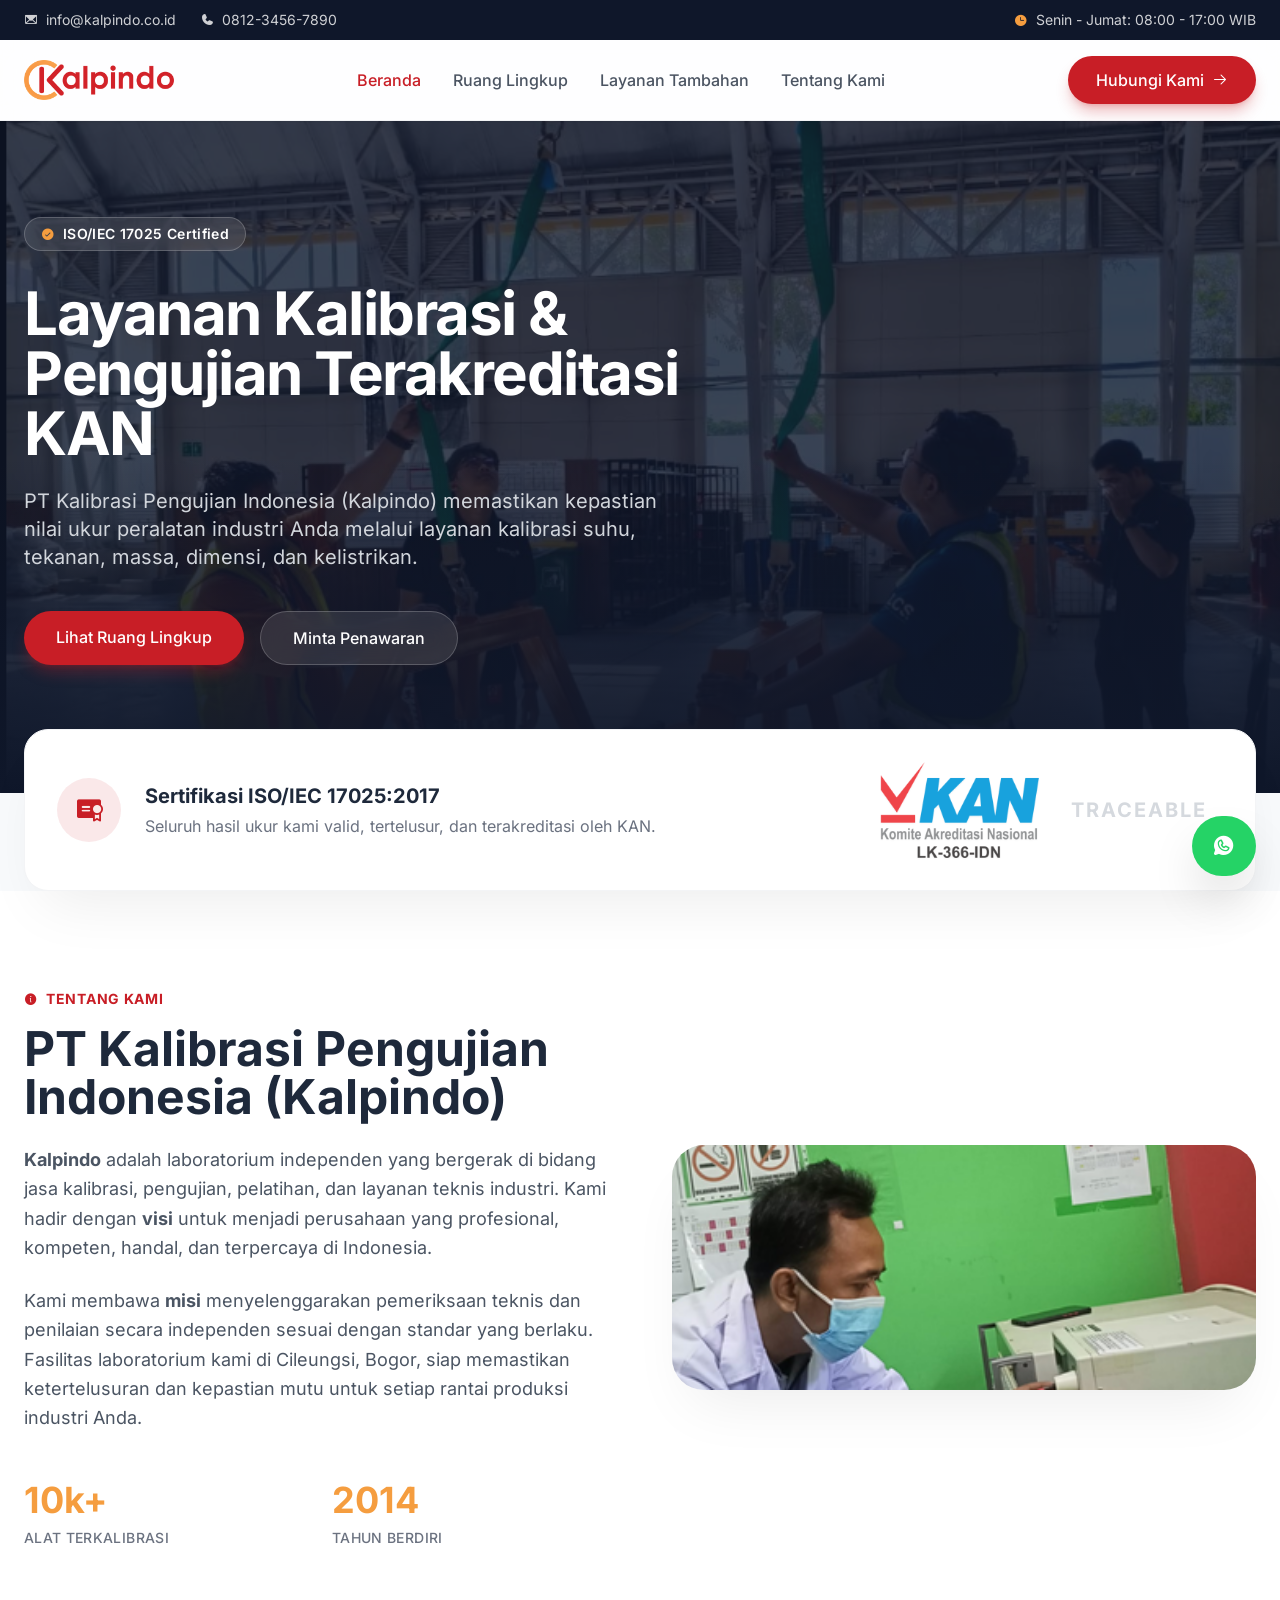
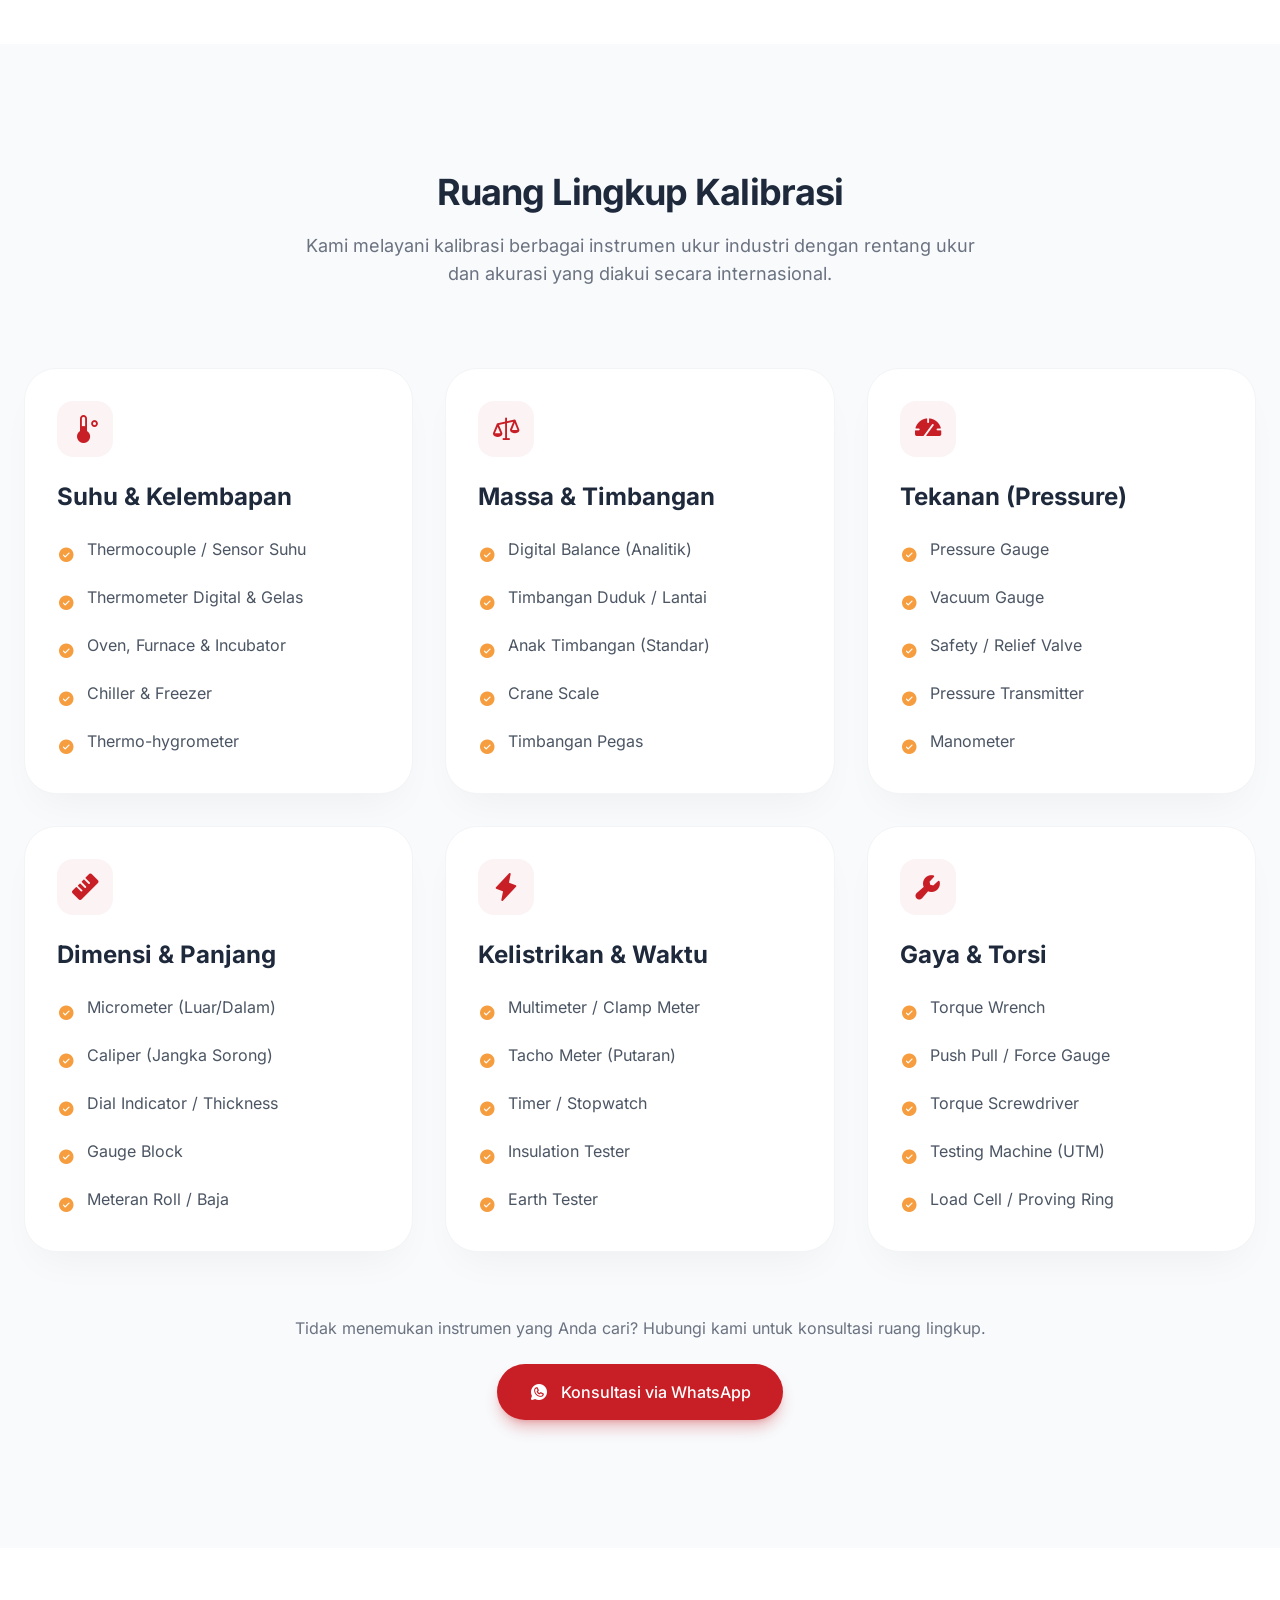
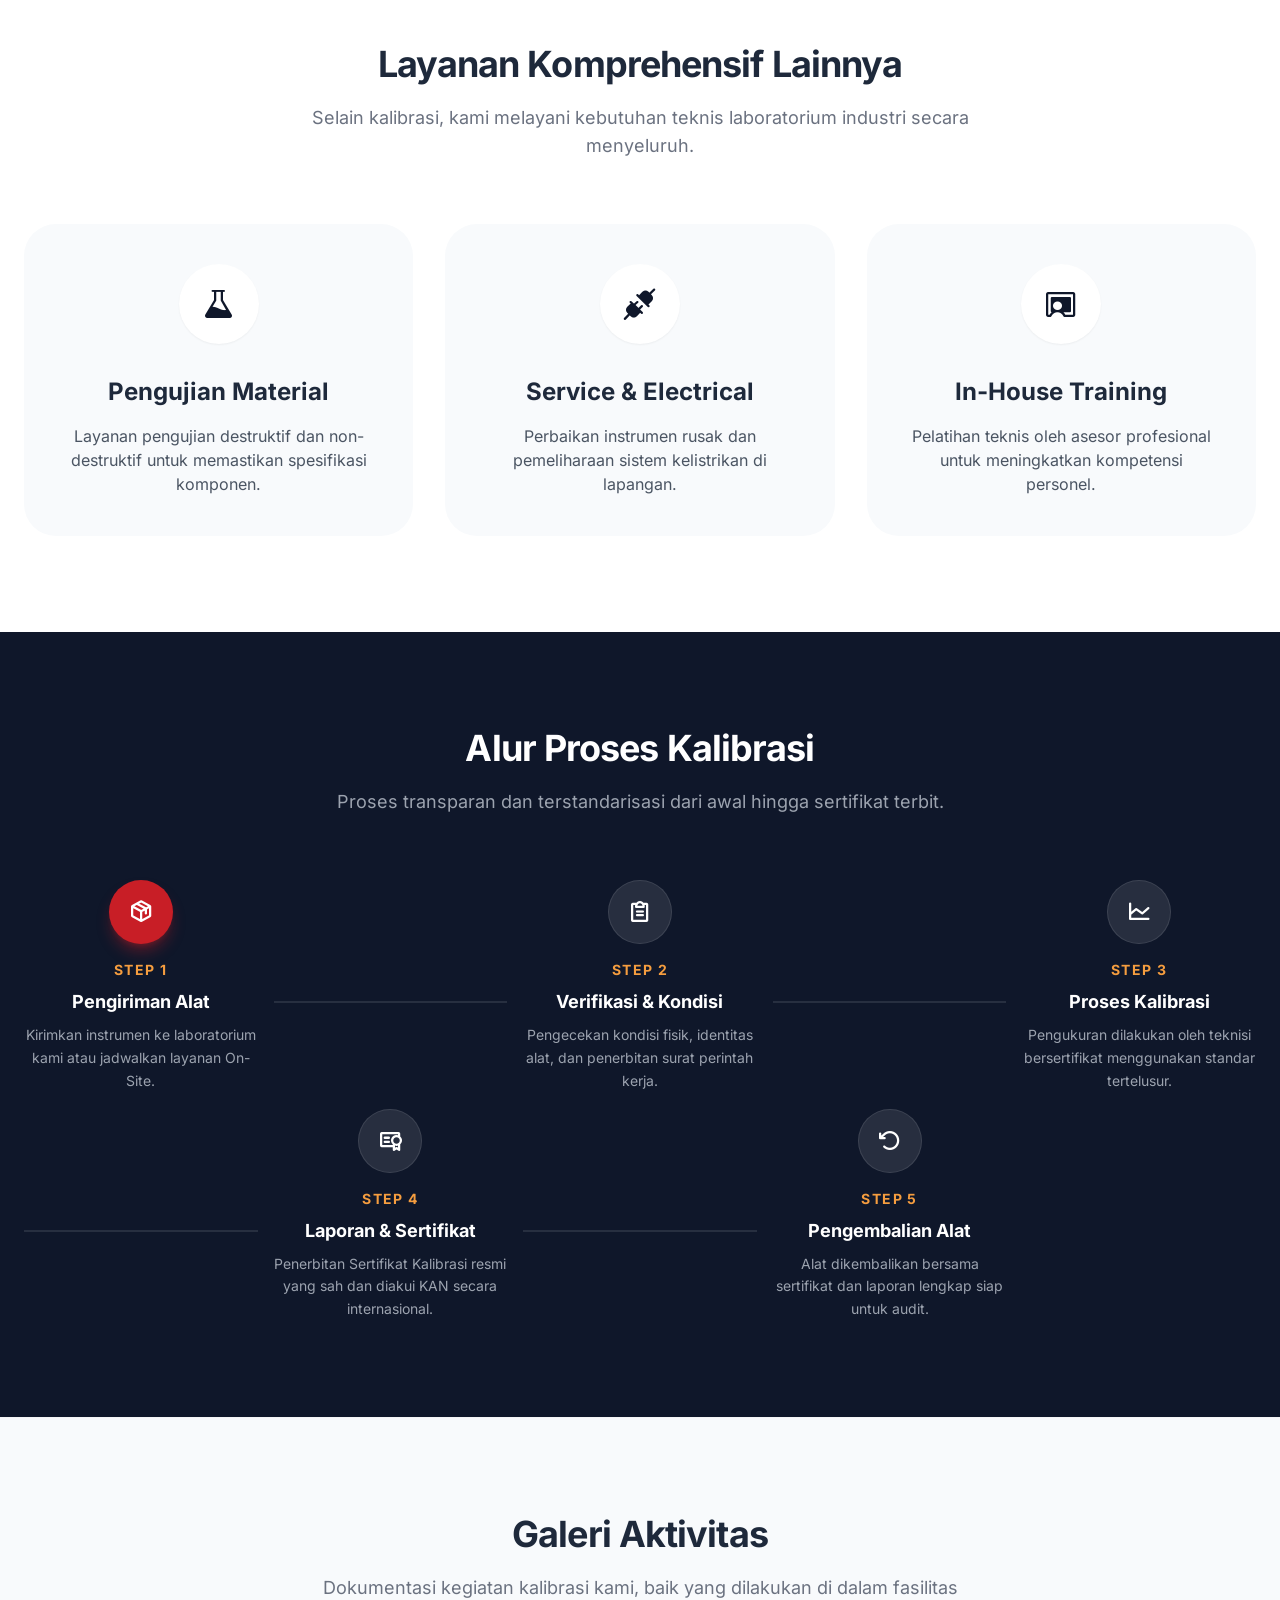
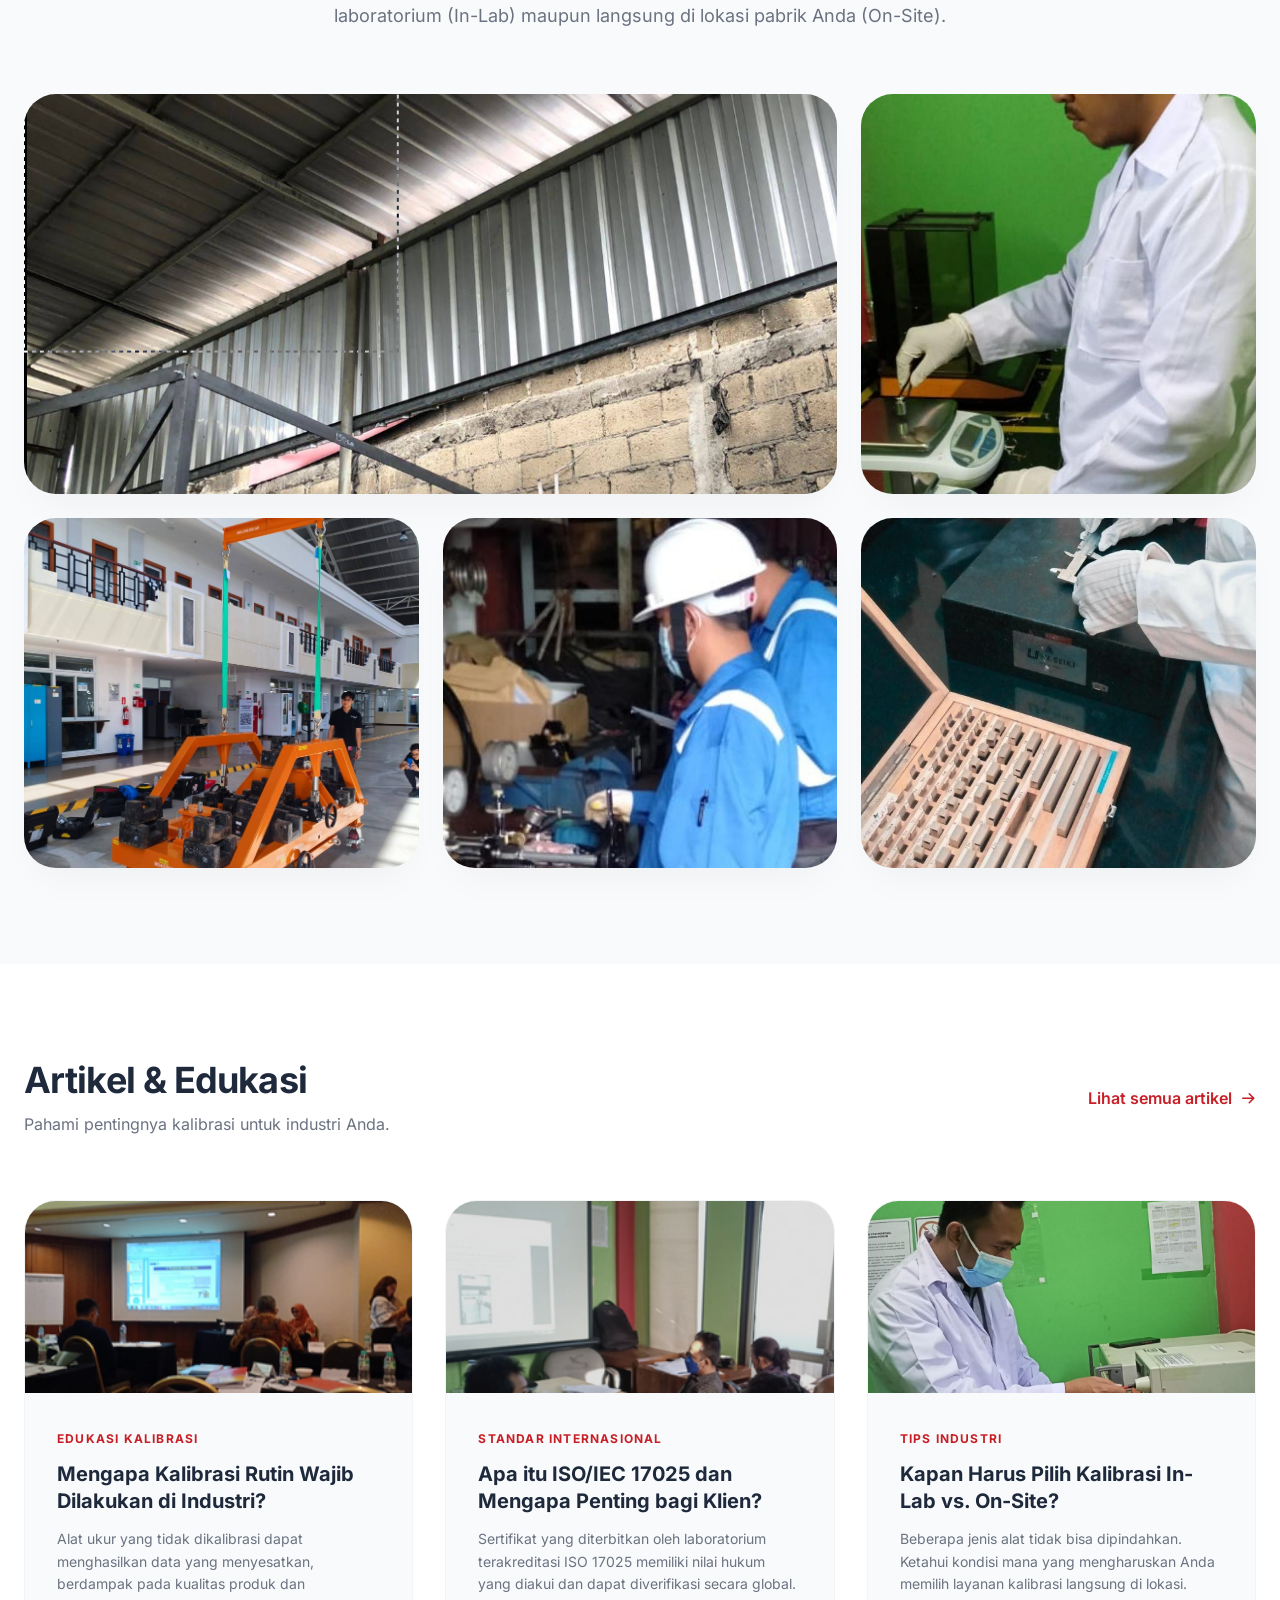
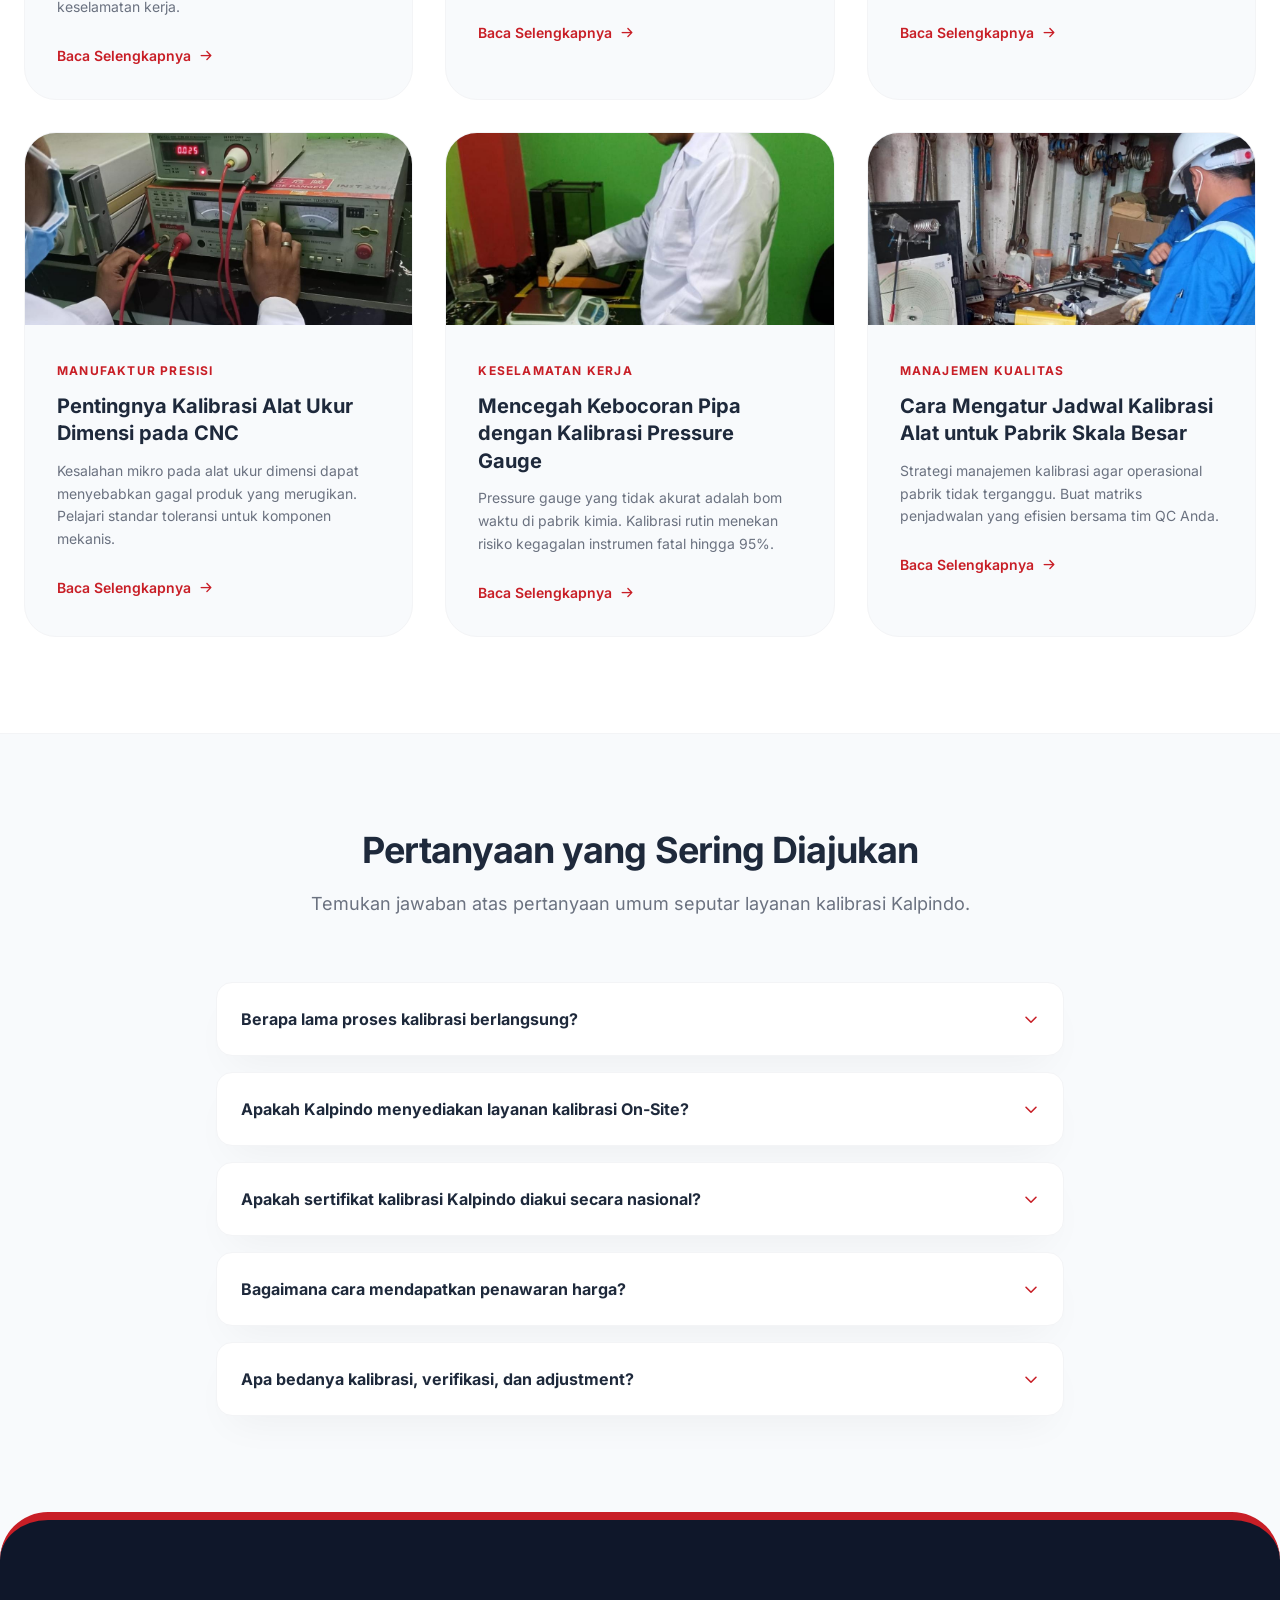
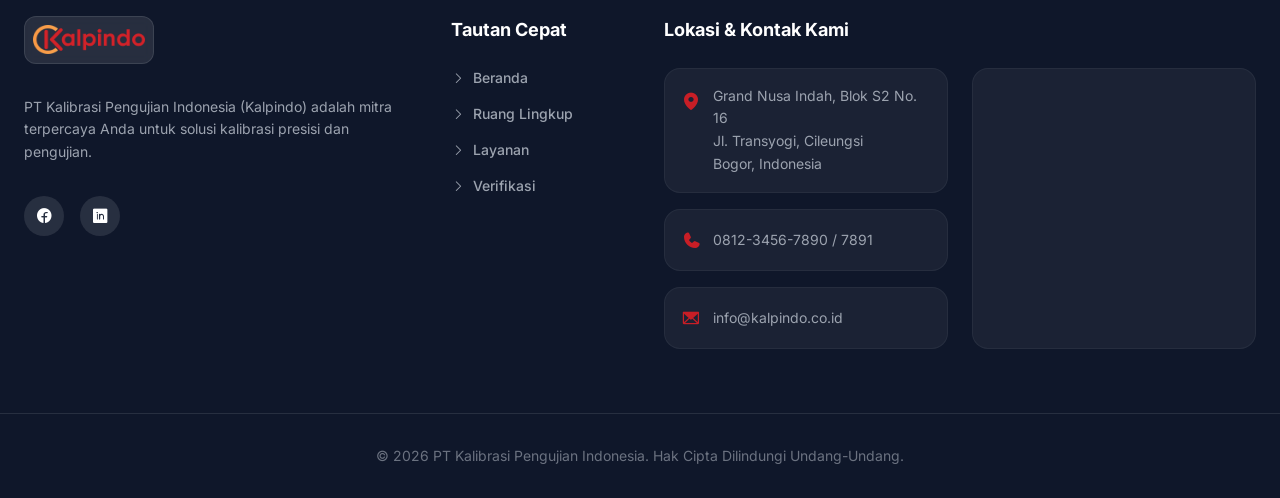
==== commit 8796fc9b: "vercel" ====
--- a/index.html
+++ b/index.html
@@ -83,7 +83,7 @@
         <section id="beranda" class="relative pt-24 pb-32 overflow-hidden bg-brand-slate">
             <!-- Background Image with soft gradient fade -->
             <div class="absolute inset-0 z-0">
-                <img src="assets/img/hero_lab.png" class="w-full h-full object-cover opacity-20" alt="Industrial Lab">
+                <img src="gambar/uji-beban-teknisi.png" class="w-full h-full object-cover opacity-20" alt="Kalibrasi Industri Kalpindo">
                 <div class="absolute inset-0 bg-gradient-to-t from-brand-slate via-transparent to-transparent"></div>
             </div>
             
@@ -161,7 +161,7 @@
                 </div>
                 <div class="relative gs-reveal">
                     <div class="relative rounded-[2rem] overflow-hidden shadow-float group">
-                        <img src="assets/img/lab_pressure.png" class="w-full h-auto object-cover group-hover:scale-105 transition-transform duration-700" alt="Fasilitas Laboratorium Kalpindo">
+                        <img src="gambar/kalibrasi.png" class="w-full h-auto object-cover group-hover:scale-105 transition-transform duration-700" alt="Fasilitas Laboratorium Kalpindo">
                     </div>
                 </div>
             </div>
@@ -389,7 +389,7 @@
                     
                     <!-- Item 1: On-Site (Large/Featured) -->
                     <div class="lg:col-span-2 relative group rounded-[2rem] overflow-hidden shadow-soft h-[300px] md:h-[400px]">
-                        <img src="assets/img/onsite_calibration.png" class="w-full h-full object-cover group-hover:scale-105 transition-transform duration-700" alt="On-Site Calibration">
+                        <img src="gambar/onsite-kalibrasi-tekanan.png" class="w-full h-full object-cover group-hover:scale-105 transition-transform duration-700" alt="On-Site Calibration">
                         <div class="absolute inset-0 bg-gradient-to-t from-black/80 via-transparent to-transparent opacity-0 group-hover:opacity-100 transition-opacity duration-300 flex items-end p-8">
                             <div class="text-white">
                                 <h3 class="text-2xl font-bold mb-1">On-Site Calibration</h3>
@@ -400,7 +400,7 @@
 
                     <!-- Item 2: Lab Temp -->
                     <div class="relative group rounded-[2rem] overflow-hidden shadow-soft h-[300px] md:h-[400px]">
-                        <img src="assets/img/lab_temp.png" class="w-full h-full object-cover group-hover:scale-105 transition-transform duration-700" alt="In-Lab Suhu">
+                        <img src="gambar/Green Photocentric Empowerment Climate Change Instagram Post (10).jpg" class="w-full h-full object-cover group-hover:scale-105 transition-transform duration-700" alt="In-Lab Suhu">
                         <div class="absolute inset-0 bg-gradient-to-t from-black/80 via-transparent to-transparent opacity-0 group-hover:opacity-100 transition-opacity duration-300 flex items-end p-8">
                             <div class="text-white">
                                 <h3 class="text-xl font-bold mb-1">In-Lab: Suhu</h3>
@@ -411,7 +411,7 @@
 
                     <!-- Item 3: Lab Mass -->
                     <div class="relative group rounded-[2rem] overflow-hidden shadow-soft h-[300px] md:h-[350px]">
-                        <img src="assets/img/lab_mass.png" class="w-full h-full object-cover group-hover:scale-105 transition-transform duration-700" alt="In-Lab Massa">
+                        <img src="gambar/lab-massa-modern.png" class="w-full h-full object-cover group-hover:scale-105 transition-transform duration-700" alt="In-Lab Massa">
                         <div class="absolute inset-0 bg-gradient-to-t from-black/80 via-transparent to-transparent opacity-0 group-hover:opacity-100 transition-opacity duration-300 flex items-end p-8">
                             <div class="text-white">
                                 <h3 class="text-xl font-bold mb-1">In-Lab: Massa</h3>
@@ -422,7 +422,7 @@
 
                     <!-- Item 4: Lab Dimension -->
                     <div class="relative group rounded-[2rem] overflow-hidden shadow-soft h-[300px] md:h-[350px]">
-                        <img src="assets/img/lab_dimension.png" class="w-full h-full object-cover group-hover:scale-105 transition-transform duration-700" alt="In-Lab Dimensi">
+                        <img src="gambar/Green Photocentric Empowerment Climate Change Instagram Post (13).jpg" class="w-full h-full object-cover group-hover:scale-105 transition-transform duration-700" alt="In-Lab Dimensi">
                         <div class="absolute inset-0 bg-gradient-to-t from-black/80 via-transparent to-transparent opacity-0 group-hover:opacity-100 transition-opacity duration-300 flex items-end p-8">
                             <div class="text-white">
                                 <h3 class="text-xl font-bold mb-1">In-Lab: Dimensi</h3>
@@ -433,7 +433,7 @@
 
                     <!-- Item 5: Hero / Wide Lab -->
                     <div class="relative group rounded-[2rem] overflow-hidden shadow-soft h-[300px] md:h-[350px]">
-                        <img src="assets/img/hero_lab.png" class="w-full h-full object-cover group-hover:scale-105 transition-transform duration-700" alt="Fasilitas Lab Utama">
+                        <img src="gambar/Green Photocentric Empowerment Climate Change Instagram Post (18).jpg" class="w-full h-full object-cover group-hover:scale-105 transition-transform duration-700" alt="Fasilitas Lab Utama">
                         <div class="absolute inset-0 bg-gradient-to-t from-black/80 via-transparent to-transparent opacity-0 group-hover:opacity-100 transition-opacity duration-300 flex items-end p-8">
                             <div class="text-white">
                                 <h3 class="text-xl font-bold mb-1">Fasilitas Utama</h3>
@@ -460,7 +460,7 @@
                     <!-- Article 1 -->
                     <div class="bg-[#F8FAFC] rounded-[2rem] overflow-hidden border border-gray-100 hover:-translate-y-2 hover:shadow-float transition-all duration-300 gs-reveal group">
                         <div class="h-48 overflow-hidden">
-                            <img src="assets/img/lab_temp.png" class="w-full h-full object-cover group-hover:scale-105 transition-transform duration-500" alt="Artikel Kalibrasi">
+                            <img src="gambar/training.png" class="w-full h-full object-cover group-hover:scale-105 transition-transform duration-500" alt="Artikel Kalibrasi">
                         </div>
                         <div class="p-8">
                             <span class="text-xs font-bold uppercase tracking-widest text-brand-red">Edukasi Kalibrasi</span>
@@ -472,7 +472,7 @@
                     <!-- Article 2 -->
                     <div class="bg-[#F8FAFC] rounded-[2rem] overflow-hidden border border-gray-100 hover:-translate-y-2 hover:shadow-float transition-all duration-300 gs-reveal group">
                         <div class="h-48 overflow-hidden">
-                            <img src="assets/img/lab_mass.png" class="w-full h-full object-cover group-hover:scale-105 transition-transform duration-500" alt="ISO 17025">
+                            <img src="gambar/Super Sale Post Instagram (15).png" class="w-full h-full object-cover group-hover:scale-105 transition-transform duration-500" alt="ISO 17025">
                         </div>
                         <div class="p-8">
                             <span class="text-xs font-bold uppercase tracking-widest text-brand-red">Standar Internasional</span>
@@ -484,7 +484,7 @@
                     <!-- Article 3 -->
                     <div class="bg-[#F8FAFC] rounded-[2rem] overflow-hidden border border-gray-100 hover:-translate-y-2 hover:shadow-float transition-all duration-300 gs-reveal group">
                         <div class="h-48 overflow-hidden">
-                            <img src="assets/img/onsite_calibration.png" class="w-full h-full object-cover group-hover:scale-105 transition-transform duration-500" alt="On-Site Calibration">
+                            <img src="gambar/Green Photocentric Empowerment Climate Change Instagram Post (5).jpg" class="w-full h-full object-cover group-hover:scale-105 transition-transform duration-500" alt="On-Site Calibration">
                         </div>
                         <div class="p-8">
                             <span class="text-xs font-bold uppercase tracking-widest text-brand-red">Tips Industri</span>
@@ -496,7 +496,7 @@
                     <!-- Article 4 -->
                     <div class="bg-[#F8FAFC] rounded-[2rem] overflow-hidden border border-gray-100 hover:-translate-y-2 hover:shadow-float transition-all duration-300 gs-reveal group">
                         <div class="h-48 overflow-hidden">
-                            <img src="assets/img/lab_dimension.png" class="w-full h-full object-cover group-hover:scale-105 transition-transform duration-500" alt="Alat Dimensi">
+                            <img src="gambar/Green Photocentric Empowerment Climate Change Instagram Post (6).jpg" class="w-full h-full object-cover group-hover:scale-105 transition-transform duration-500" alt="Alat Dimensi">
                         </div>
                         <div class="p-8">
                             <span class="text-xs font-bold uppercase tracking-widest text-brand-red">Manufaktur Presisi</span>
@@ -508,7 +508,7 @@
                     <!-- Article 5 -->
                     <div class="bg-[#F8FAFC] rounded-[2rem] overflow-hidden border border-gray-100 hover:-translate-y-2 hover:shadow-float transition-all duration-300 gs-reveal group">
                         <div class="h-48 overflow-hidden">
-                            <img src="assets/img/lab_pressure.png" class="w-full h-full object-cover group-hover:scale-105 transition-transform duration-500" alt="Alat Tekanan">
+                            <img src="gambar/Green Photocentric Empowerment Climate Change Instagram Post (10).jpg" class="w-full h-full object-cover group-hover:scale-105 transition-transform duration-500" alt="Alat Tekanan">
                         </div>
                         <div class="p-8">
                             <span class="text-xs font-bold uppercase tracking-widest text-brand-red">Keselamatan Kerja</span>
@@ -520,7 +520,7 @@
                     <!-- Article 6 -->
                     <div class="bg-[#F8FAFC] rounded-[2rem] overflow-hidden border border-gray-100 hover:-translate-y-2 hover:shadow-float transition-all duration-300 gs-reveal group">
                         <div class="h-48 overflow-hidden">
-                            <img src="assets/img/hero_lab.png" class="w-full h-full object-cover group-hover:scale-105 transition-transform duration-500" alt="Laboratorium Internal">
+                            <img src="gambar/Green Photocentric Empowerment Climate Change Instagram Post (12).jpg" class="w-full h-full object-cover group-hover:scale-105 transition-transform duration-500" alt="Laboratorium Internal">
                         </div>
                         <div class="p-8">
                             <span class="text-xs font-bold uppercase tracking-widest text-brand-red">Manajemen Kualitas</span>
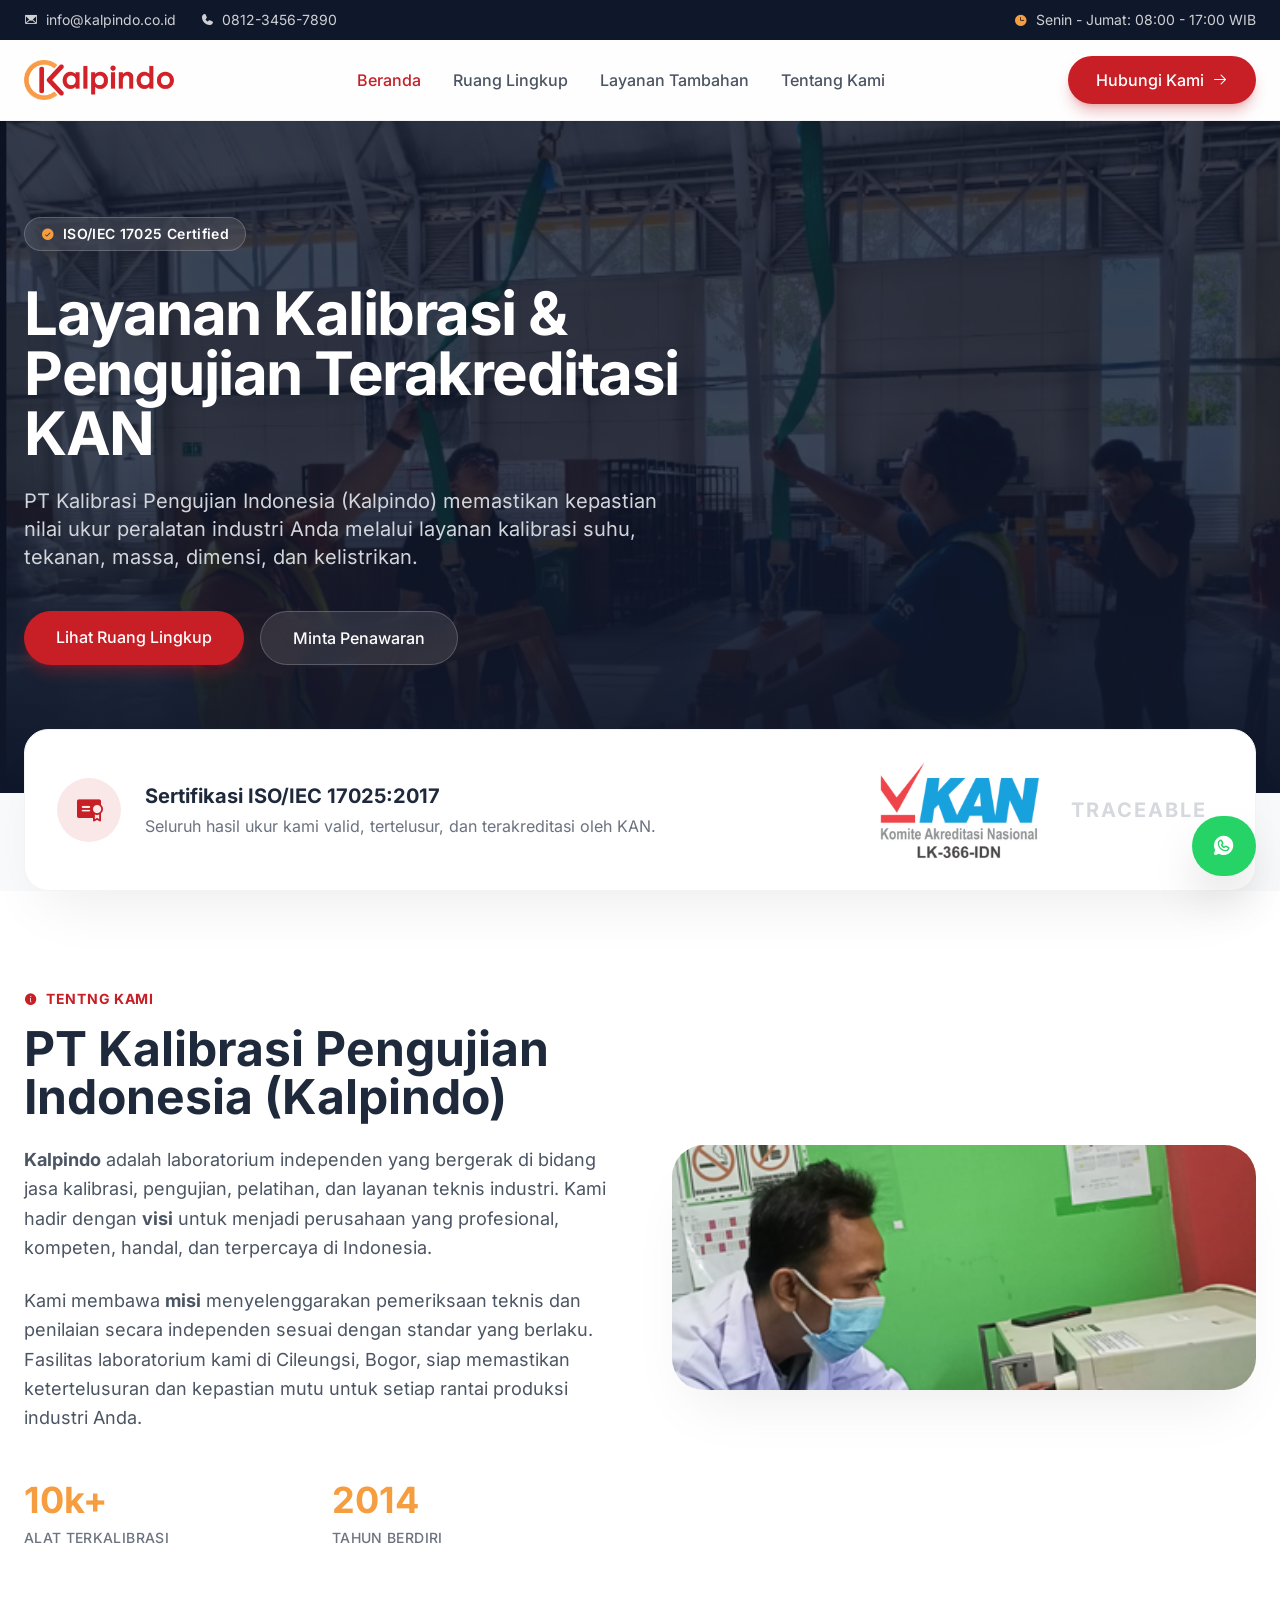
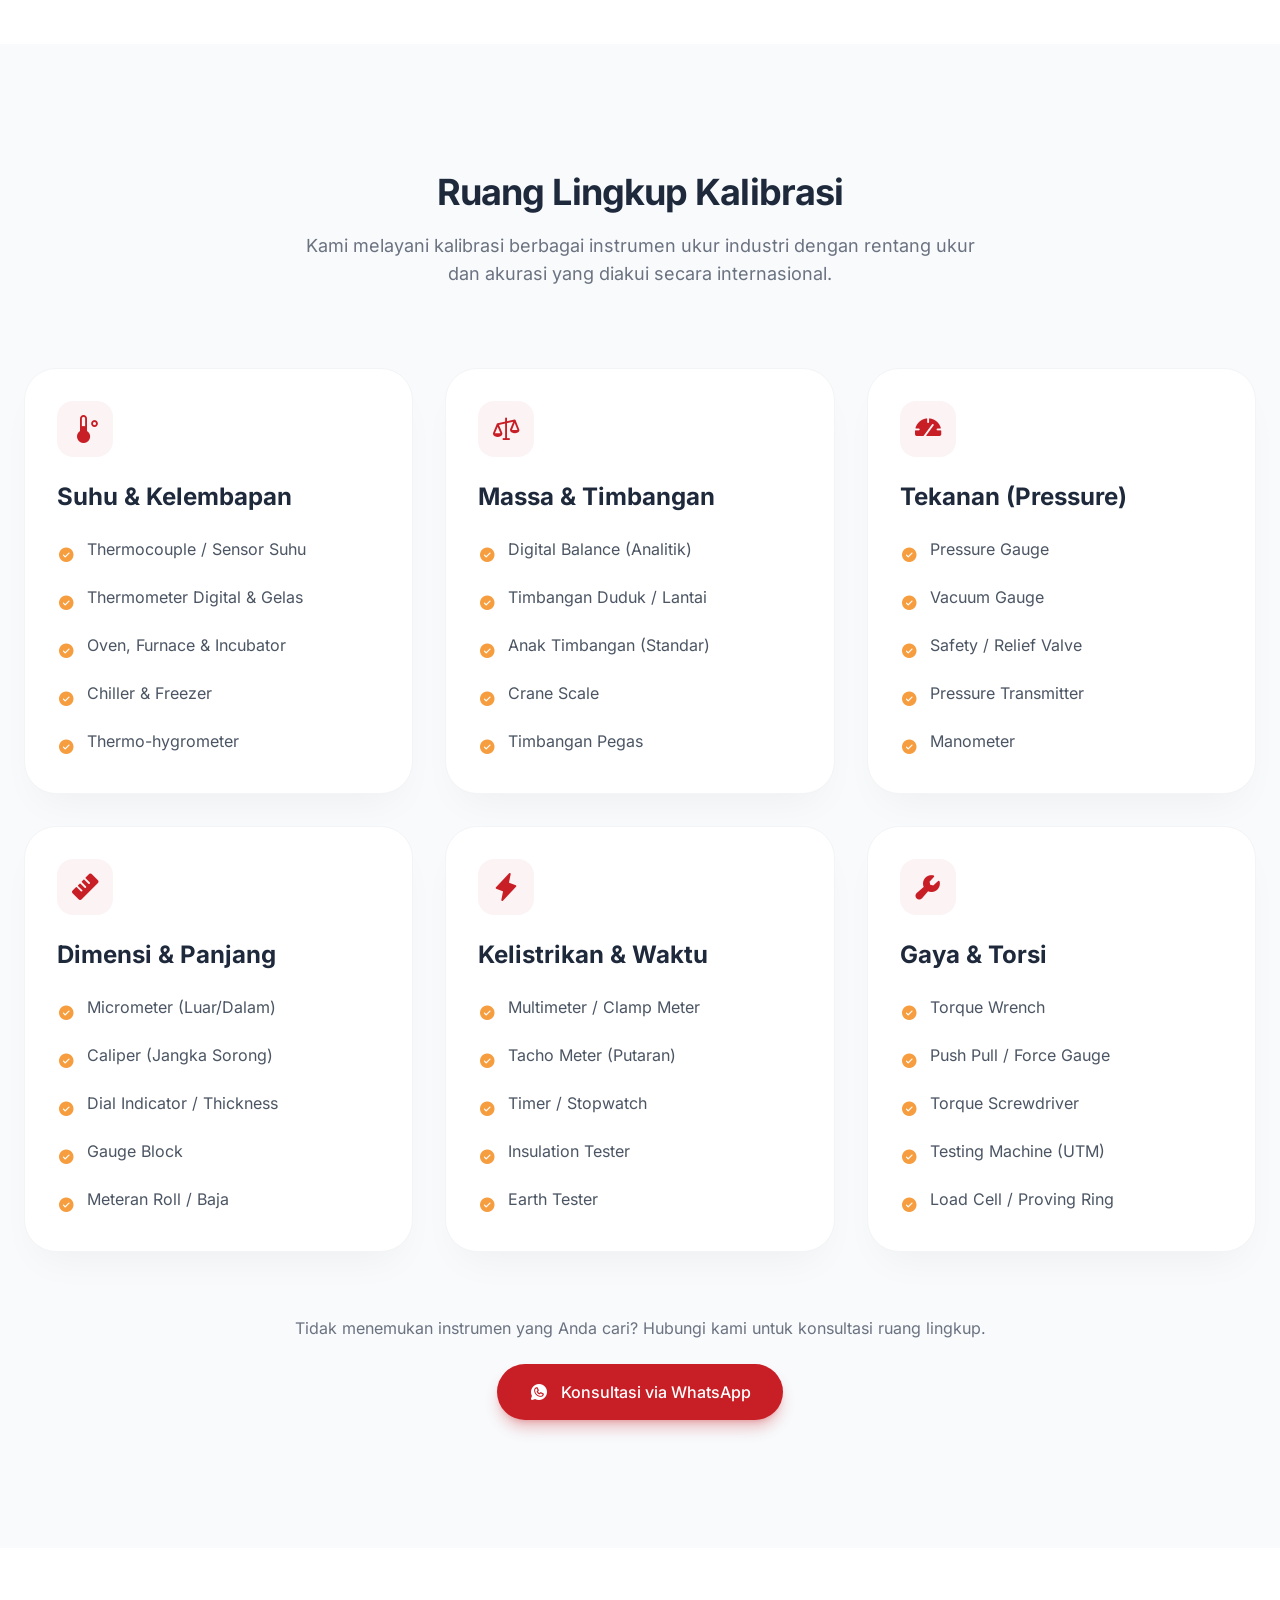
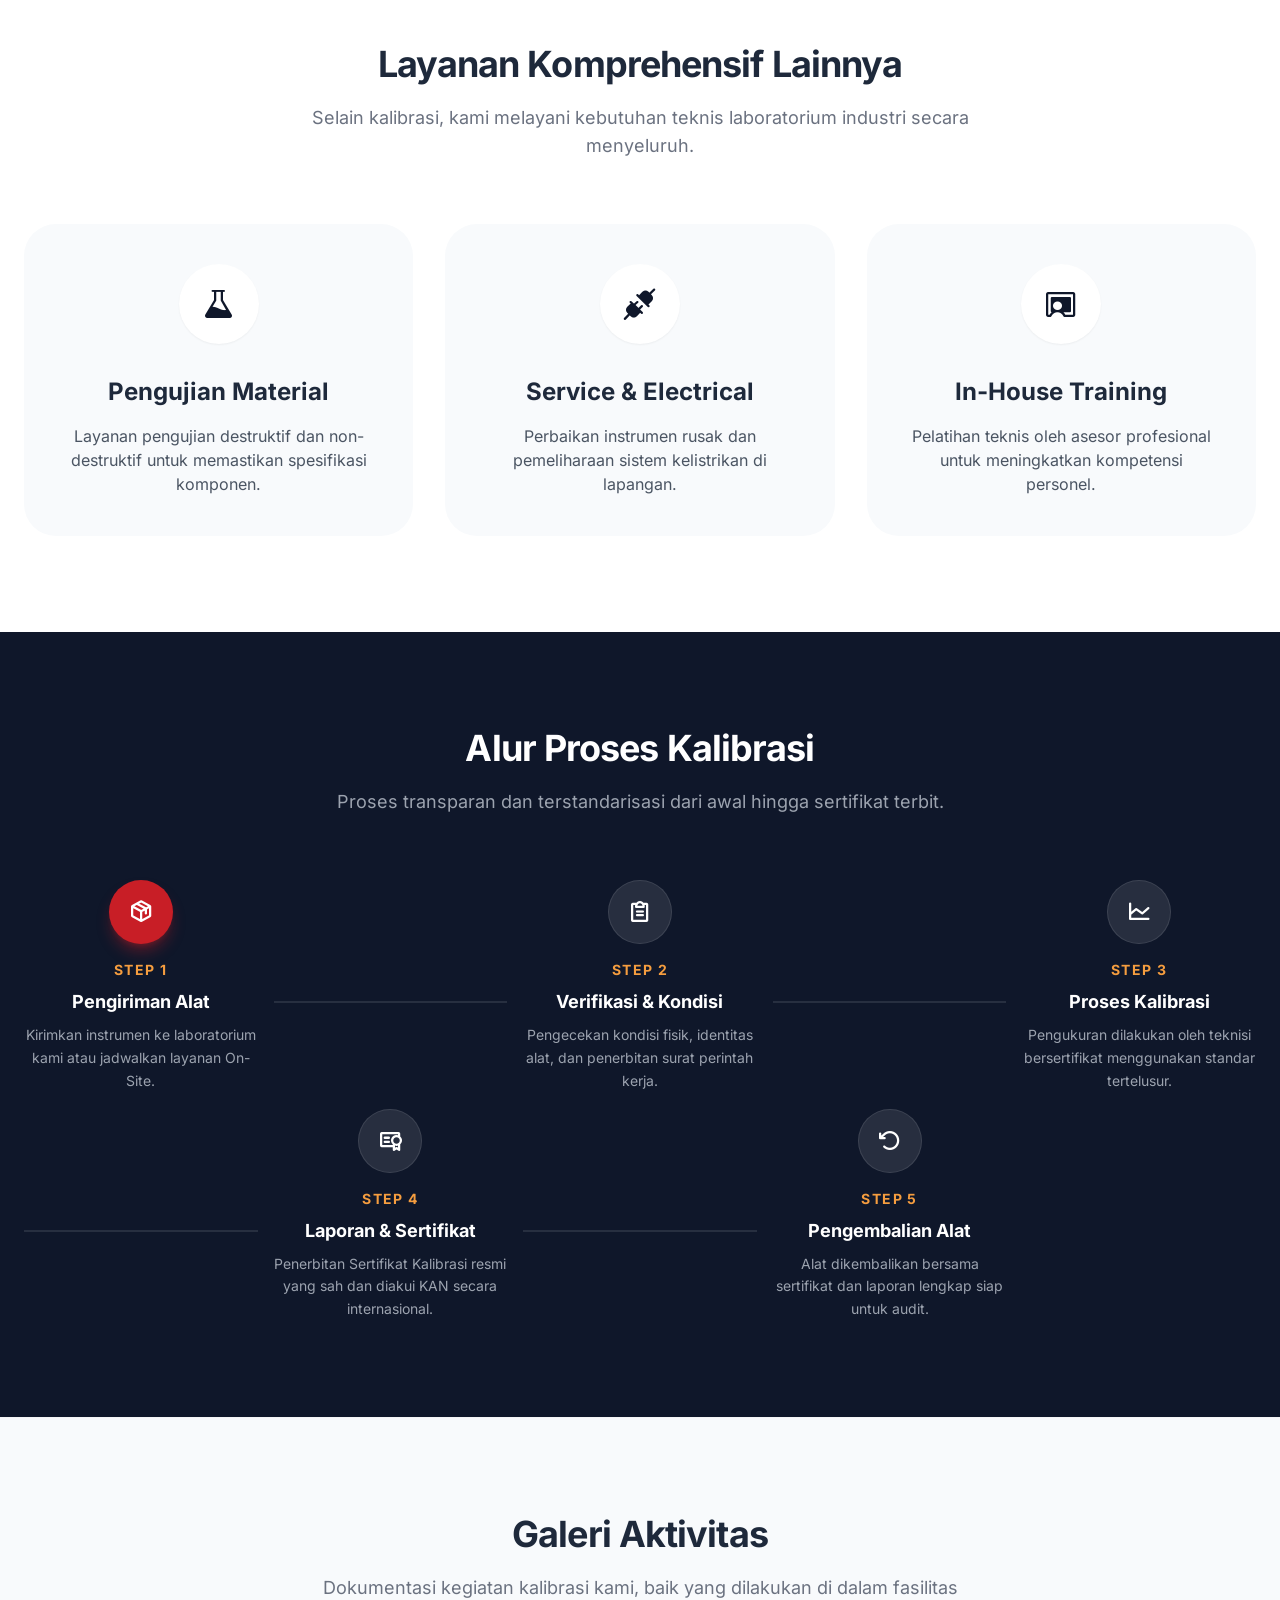
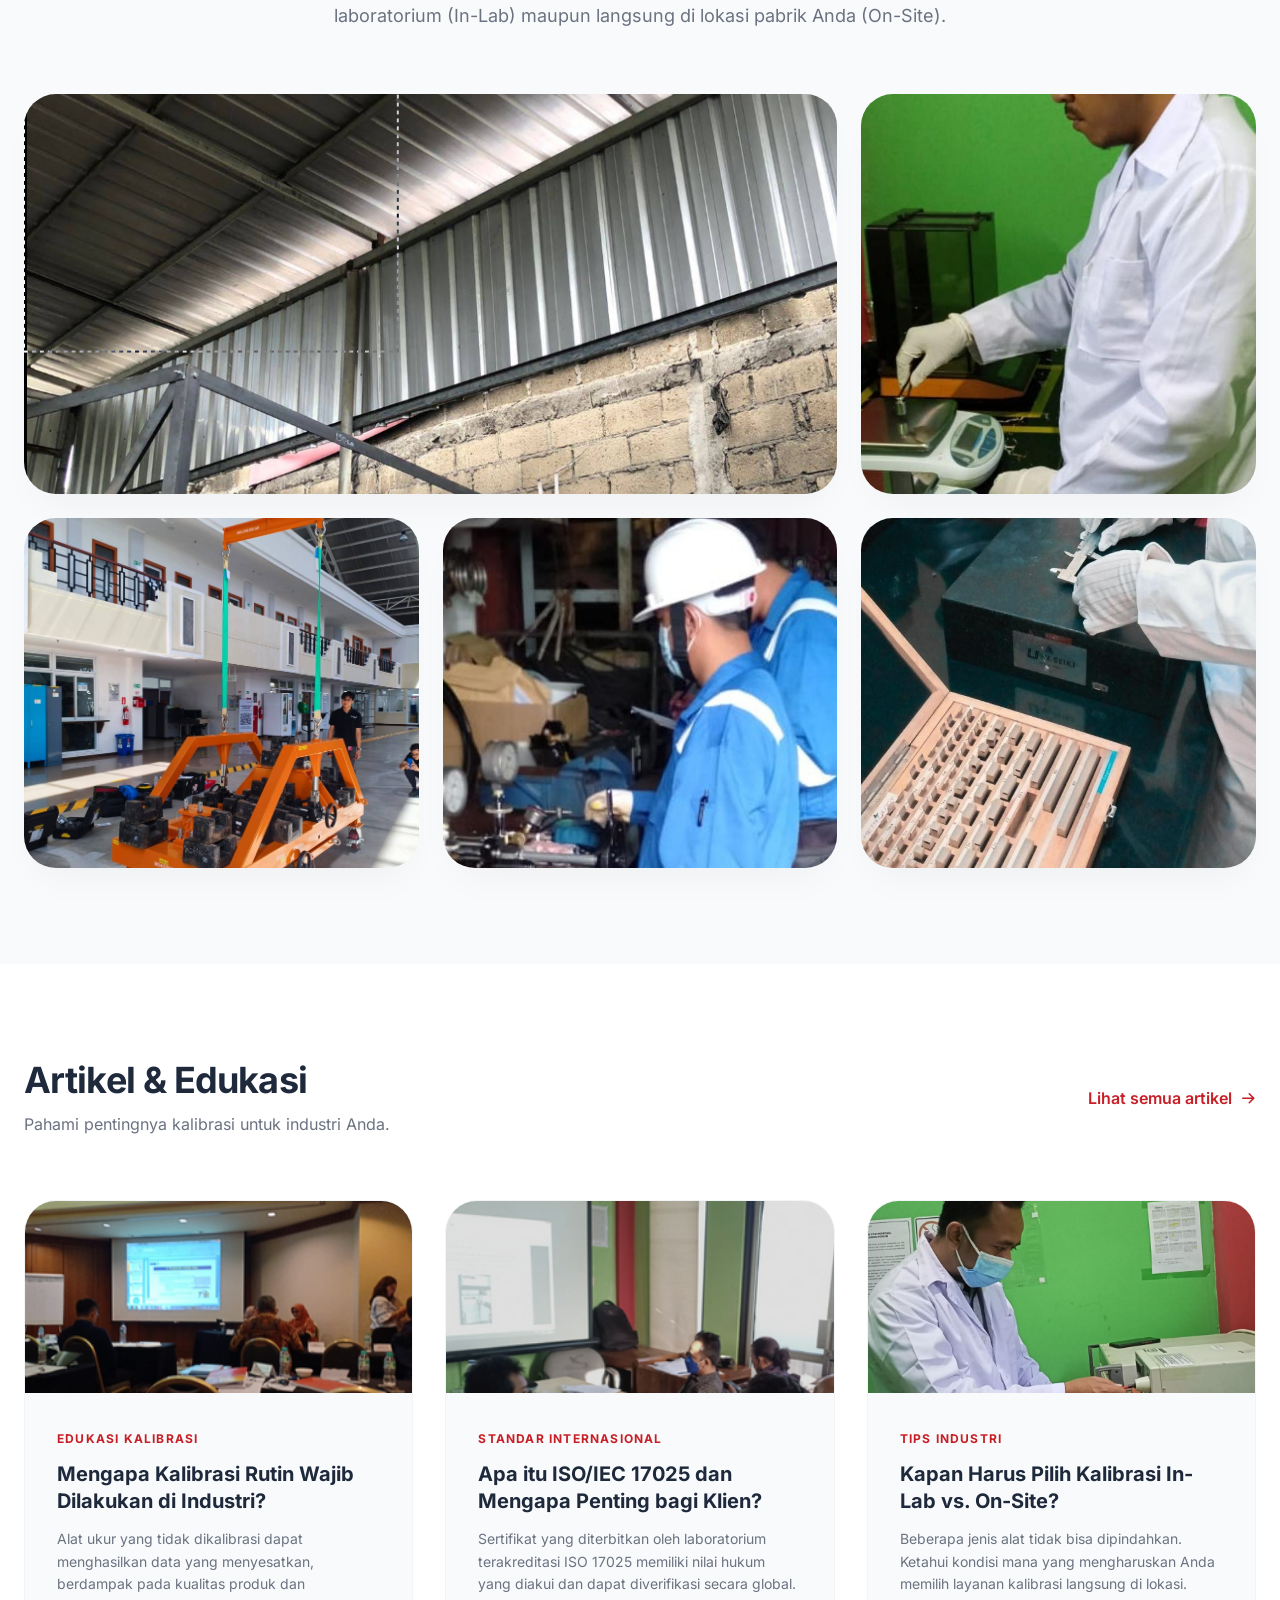
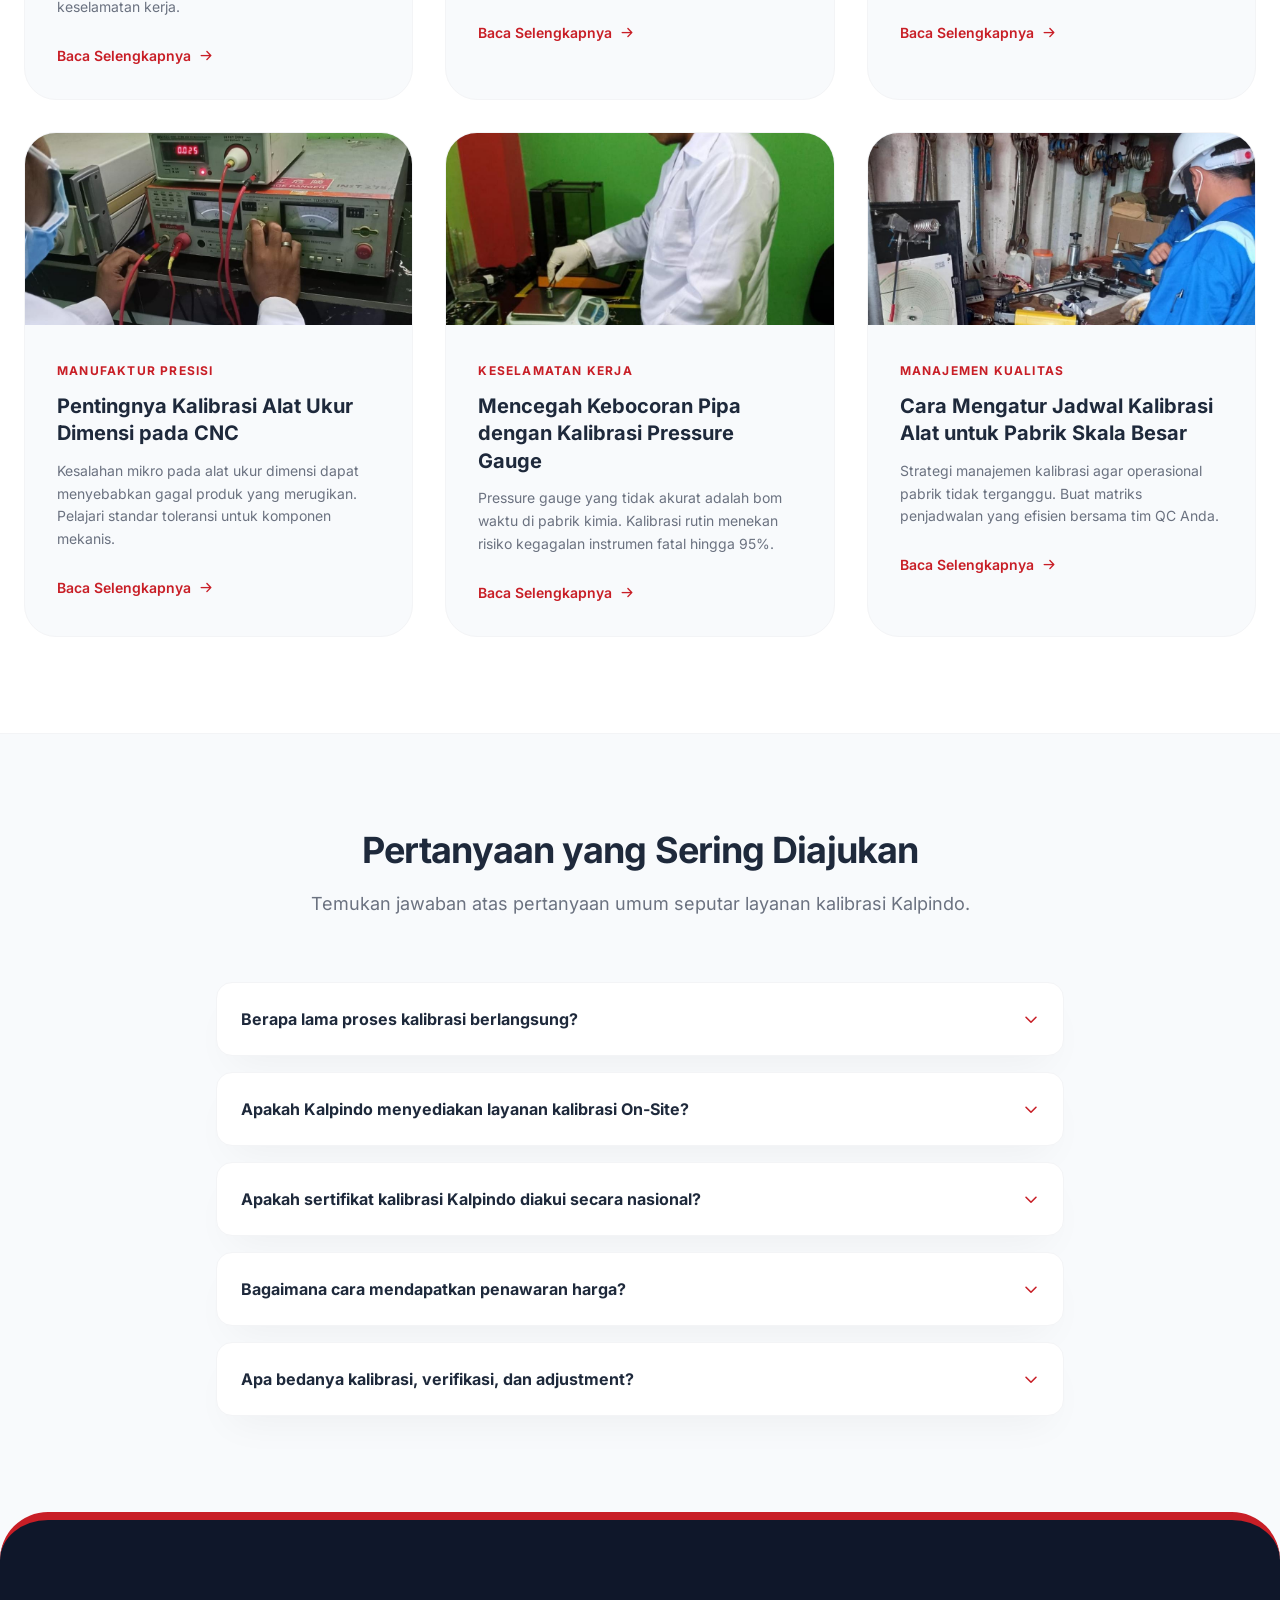
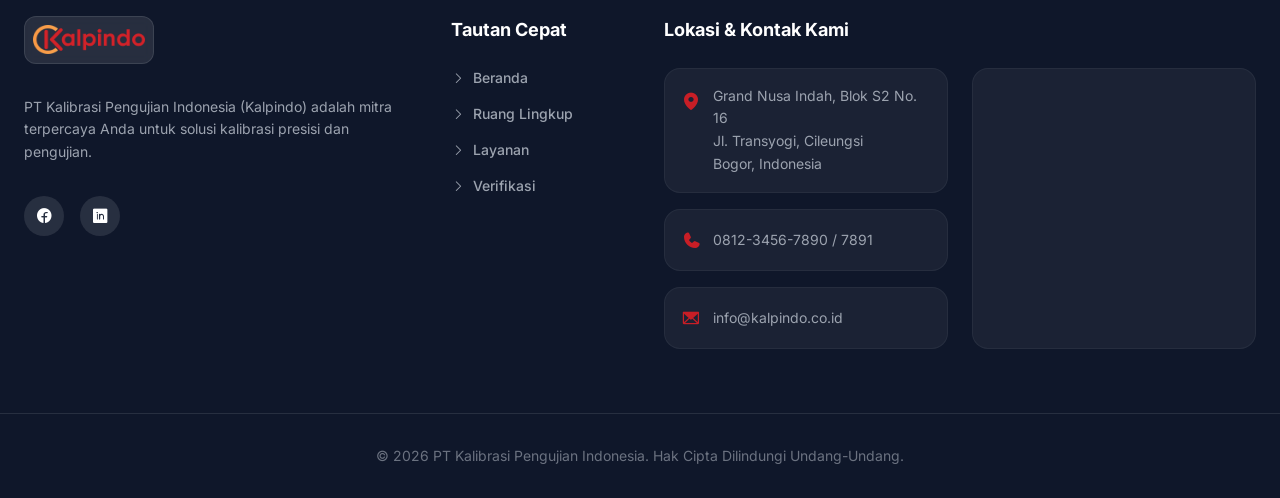
==== commit 525842e2: "e" ====
--- a/index.html
+++ b/index.html
@@ -136,7 +136,7 @@
             <div class="max-w-7xl mx-auto px-6 grid grid-cols-1 lg:grid-cols-2 gap-16 items-center">
                 <div class="gs-reveal">
                     <div class="inline-flex items-center gap-2 text-brand-red font-bold uppercase tracking-wider text-sm mb-4">
-                        <i class="ph-fill ph-info"></i> Tentang Kami
+                        <i class="ph-fill ph-info"></i> Tentng Kami
                     </div>
                     <h2 class="text-4xl md:text-5xl font-bold text-brand-dark mb-6 leading-tight">PT Kalibrasi Pengujian Indonesia (Kalpindo)</h2>
                     <div class="space-y-6 text-lg text-gray-600 leading-relaxed">
@@ -390,56 +390,26 @@
                     <!-- Item 1: On-Site (Large/Featured) -->
                     <div class="lg:col-span-2 relative group rounded-[2rem] overflow-hidden shadow-soft h-[300px] md:h-[400px]">
                         <img src="gambar/onsite-kalibrasi-tekanan.png" class="w-full h-full object-cover group-hover:scale-105 transition-transform duration-700" alt="On-Site Calibration">
-                        <div class="absolute inset-0 bg-gradient-to-t from-black/80 via-transparent to-transparent opacity-0 group-hover:opacity-100 transition-opacity duration-300 flex items-end p-8">
-                            <div class="text-white">
-                                <h3 class="text-2xl font-bold mb-1">On-Site Calibration</h3>
-                                <p class="text-white/80">Teknisi kami melakukan kalibrasi langsung di plant industri</p>
-                            </div>
-                        </div>
                     </div>
 
                     <!-- Item 2: Lab Temp -->
                     <div class="relative group rounded-[2rem] overflow-hidden shadow-soft h-[300px] md:h-[400px]">
                         <img src="gambar/Green Photocentric Empowerment Climate Change Instagram Post (10).jpg" class="w-full h-full object-cover group-hover:scale-105 transition-transform duration-700" alt="In-Lab Suhu">
-                        <div class="absolute inset-0 bg-gradient-to-t from-black/80 via-transparent to-transparent opacity-0 group-hover:opacity-100 transition-opacity duration-300 flex items-end p-8">
-                            <div class="text-white">
-                                <h3 class="text-xl font-bold mb-1">In-Lab: Suhu</h3>
-                                <p class="text-white/80 text-sm">Kalibrasi presisi dengan temperature bath</p>
-                            </div>
-                        </div>
                     </div>
 
                     <!-- Item 3: Lab Mass -->
                     <div class="relative group rounded-[2rem] overflow-hidden shadow-soft h-[300px] md:h-[350px]">
                         <img src="gambar/lab-massa-modern.png" class="w-full h-full object-cover group-hover:scale-105 transition-transform duration-700" alt="In-Lab Massa">
-                        <div class="absolute inset-0 bg-gradient-to-t from-black/80 via-transparent to-transparent opacity-0 group-hover:opacity-100 transition-opacity duration-300 flex items-end p-8">
-                            <div class="text-white">
-                                <h3 class="text-xl font-bold mb-1">In-Lab: Massa</h3>
-                                <p class="text-white/80 text-sm">Meja anti-getar khusus</p>
-                            </div>
-                        </div>
                     </div>
 
                     <!-- Item 4: Lab Dimension -->
                     <div class="relative group rounded-[2rem] overflow-hidden shadow-soft h-[300px] md:h-[350px]">
                         <img src="gambar/Green Photocentric Empowerment Climate Change Instagram Post (13).jpg" class="w-full h-full object-cover group-hover:scale-105 transition-transform duration-700" alt="In-Lab Dimensi">
-                        <div class="absolute inset-0 bg-gradient-to-t from-black/80 via-transparent to-transparent opacity-0 group-hover:opacity-100 transition-opacity duration-300 flex items-end p-8">
-                            <div class="text-white">
-                                <h3 class="text-xl font-bold mb-1">In-Lab: Dimensi</h3>
-                                <p class="text-white/80 text-sm">Pengukuran dengan gauge block baja</p>
-                            </div>
-                        </div>
                     </div>
 
                     <!-- Item 5: Hero / Wide Lab -->
                     <div class="relative group rounded-[2rem] overflow-hidden shadow-soft h-[300px] md:h-[350px]">
                         <img src="gambar/Green Photocentric Empowerment Climate Change Instagram Post (18).jpg" class="w-full h-full object-cover group-hover:scale-105 transition-transform duration-700" alt="Fasilitas Lab Utama">
-                        <div class="absolute inset-0 bg-gradient-to-t from-black/80 via-transparent to-transparent opacity-0 group-hover:opacity-100 transition-opacity duration-300 flex items-end p-8">
-                            <div class="text-white">
-                                <h3 class="text-xl font-bold mb-1">Fasilitas Utama</h3>
-                                <p class="text-white/80 text-sm">Lingkungan yang terkontrol ketat</p>
-                            </div>
-                        </div>
                     </div>
 
                 </div>
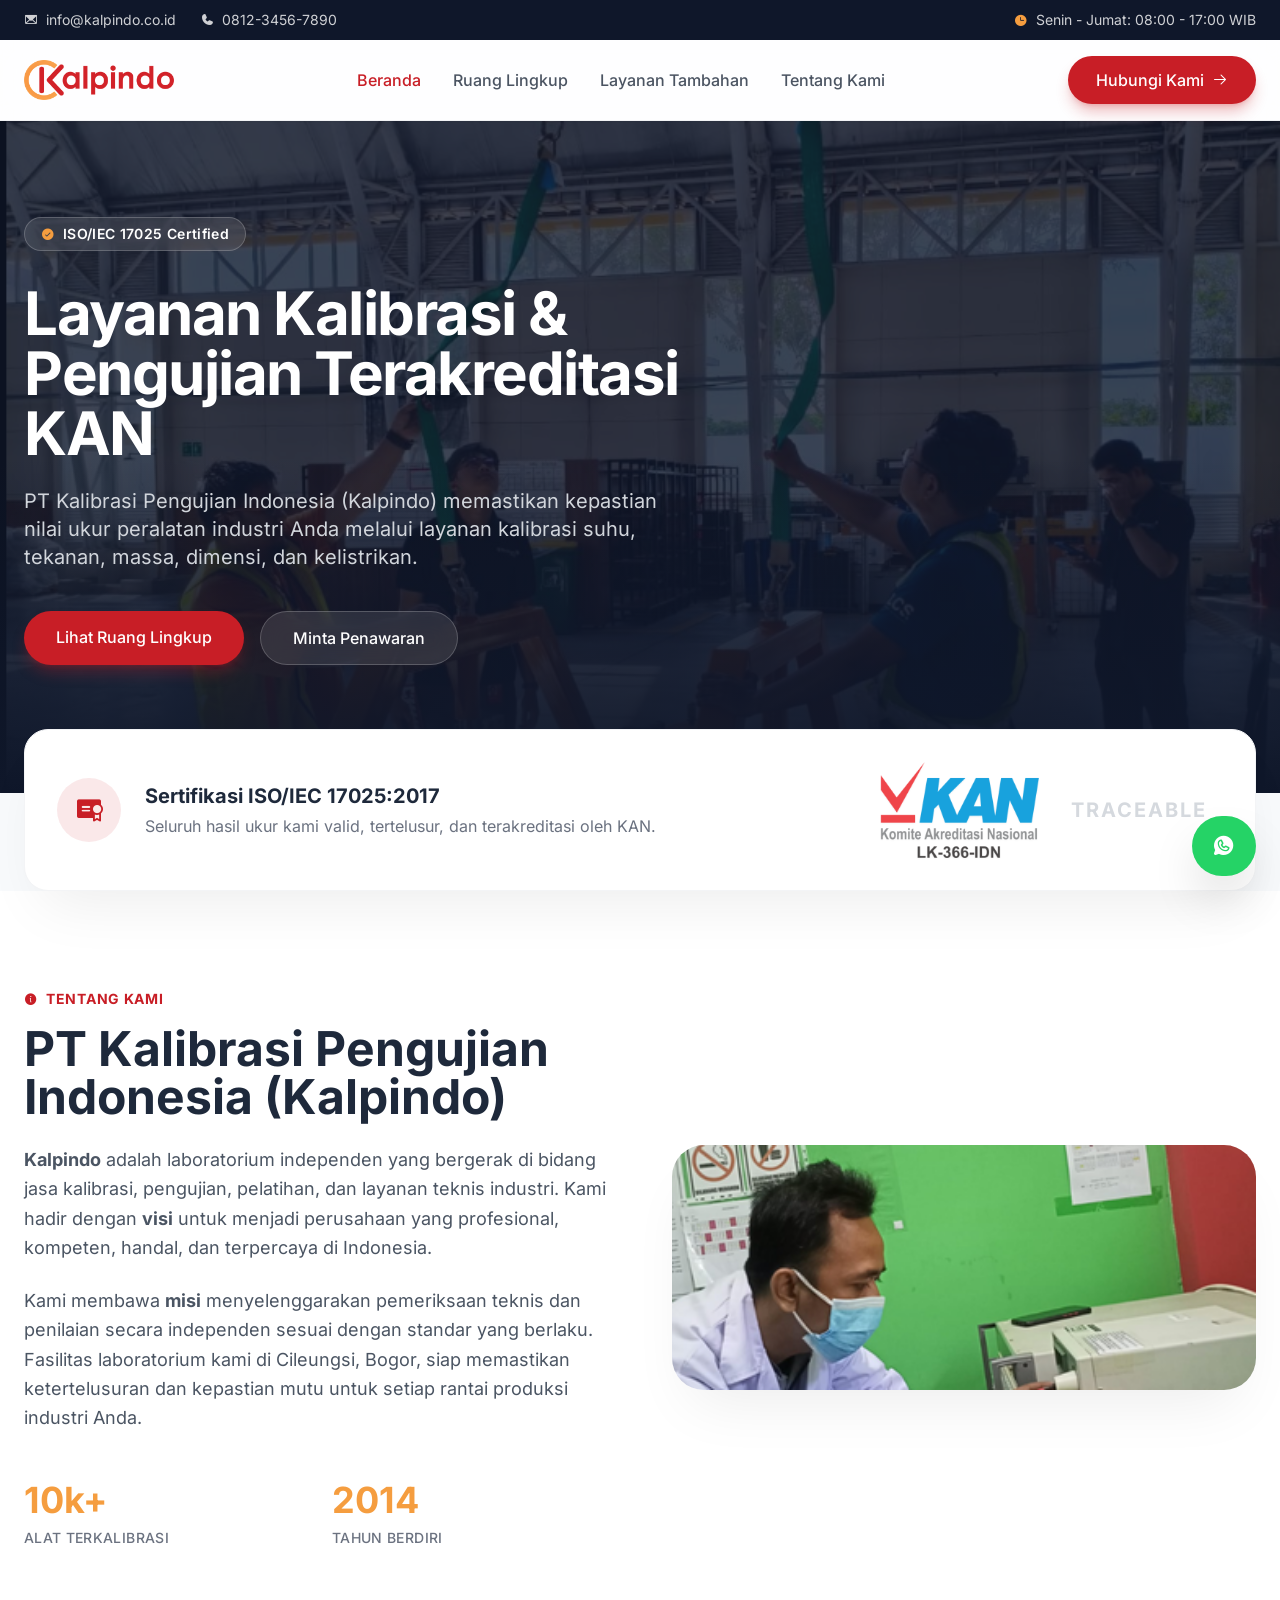
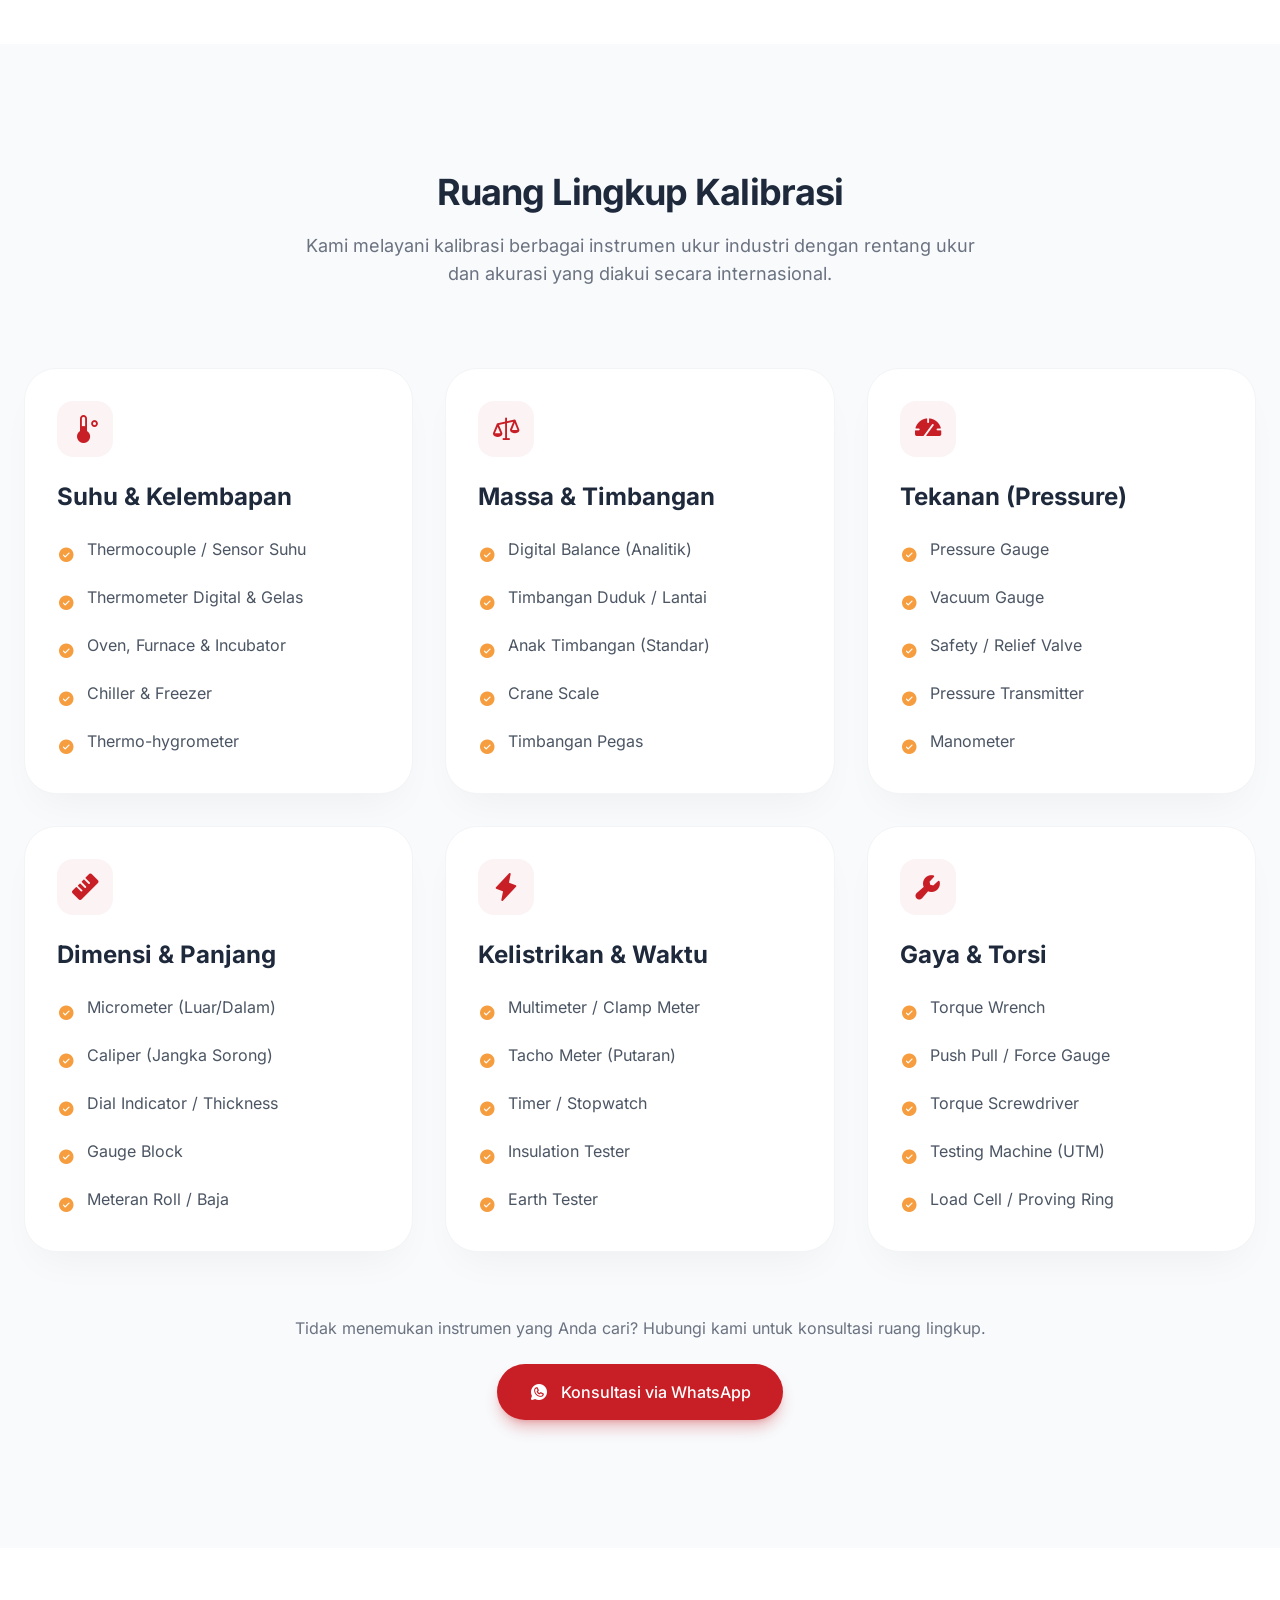
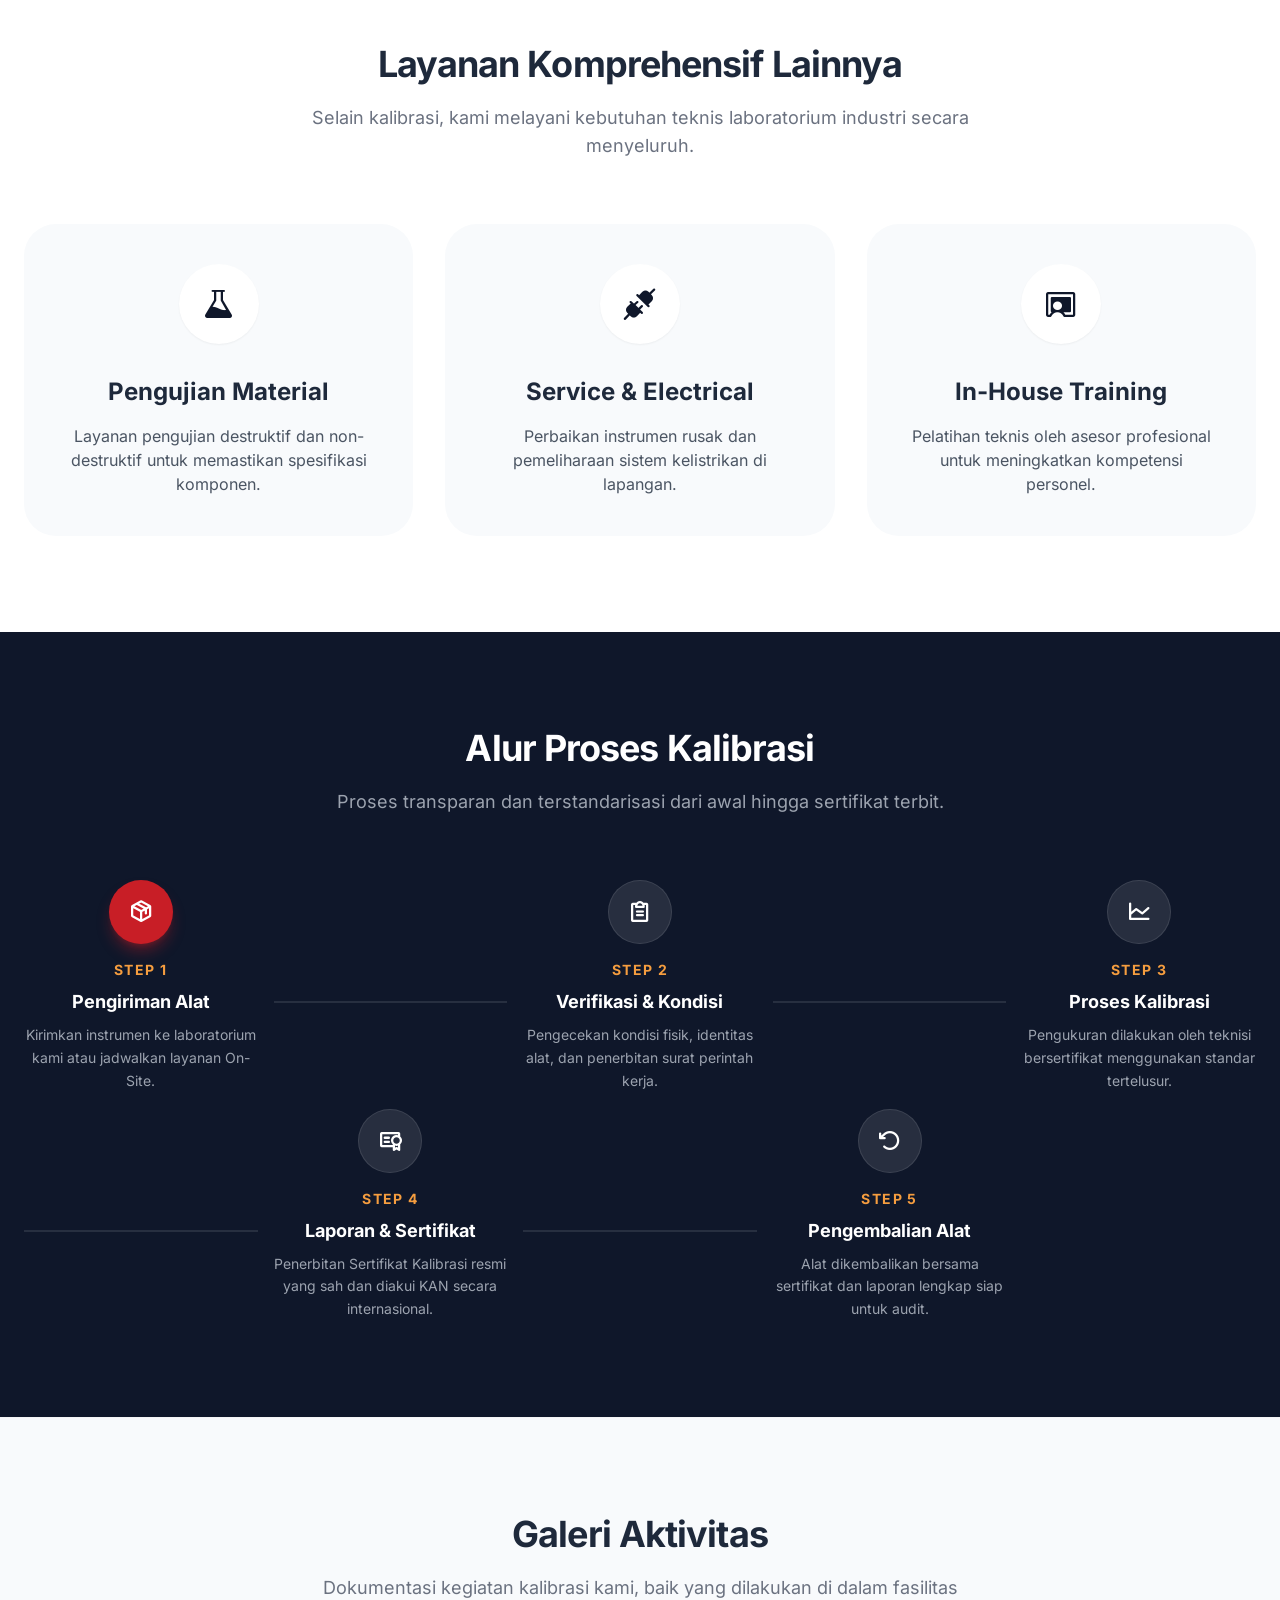
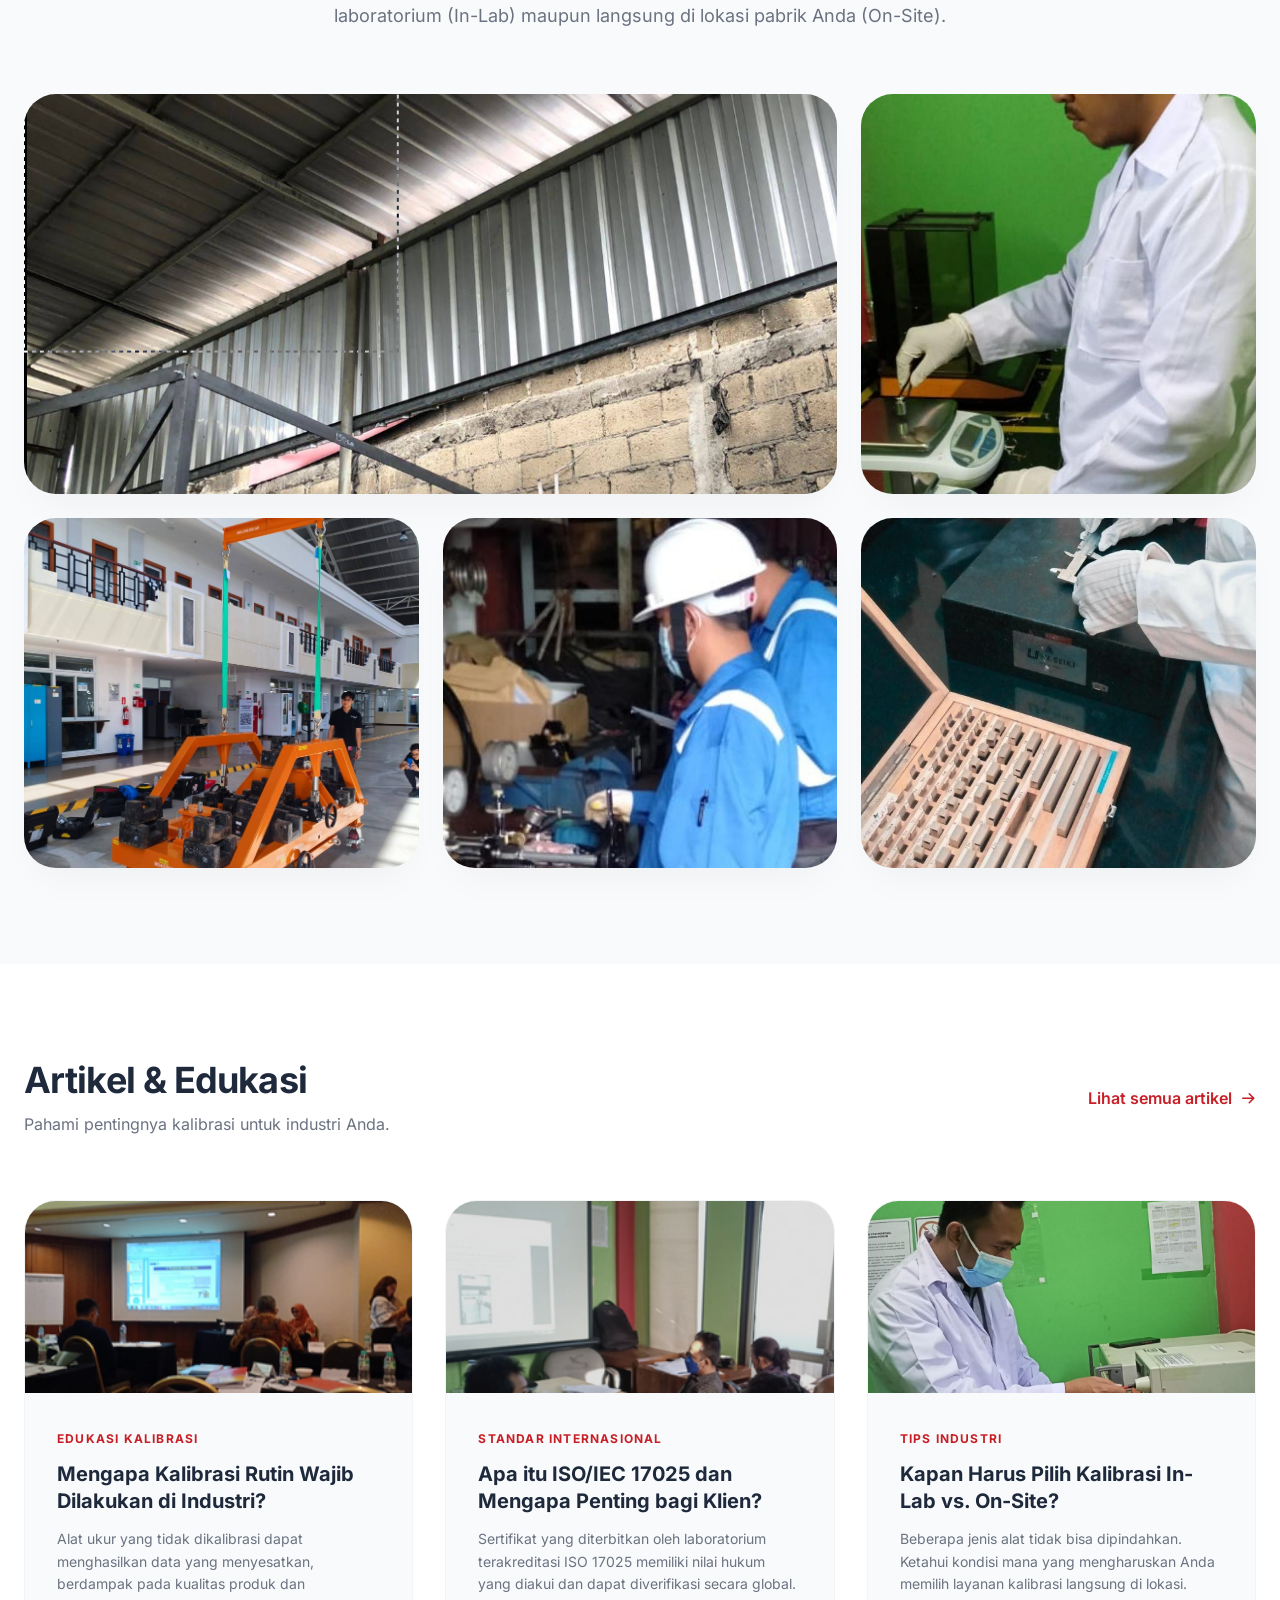
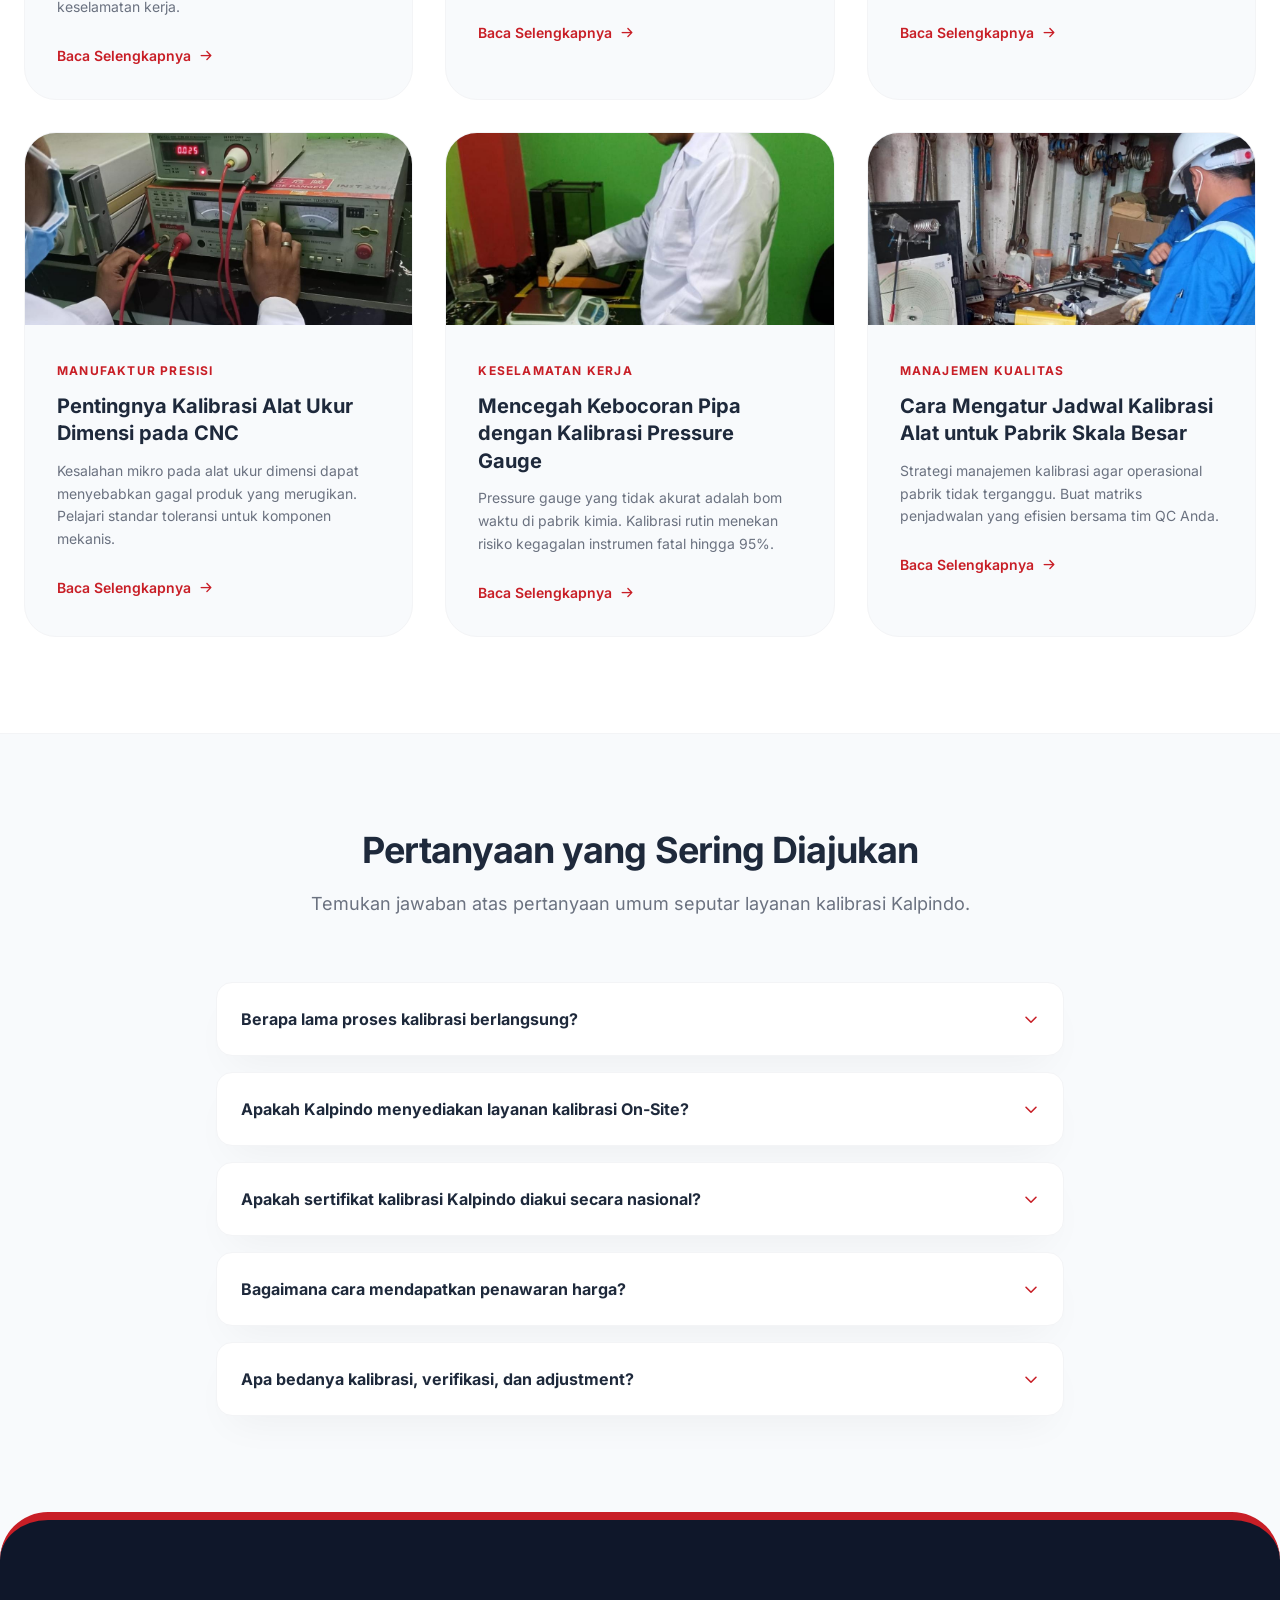
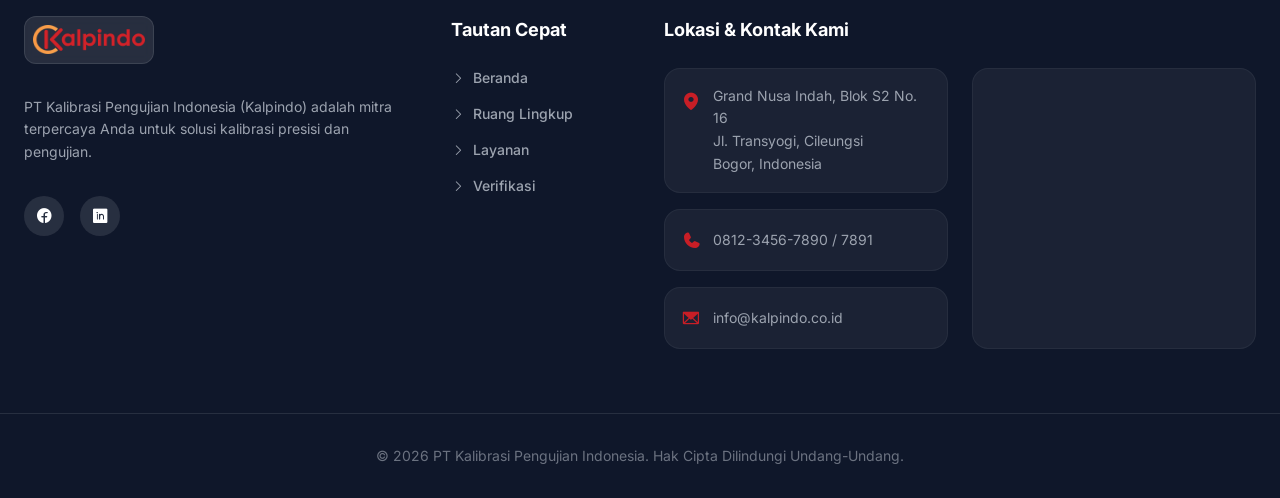
==== commit d6c2cea6: "final" ====
--- a/index.html
+++ b/index.html
@@ -136,7 +136,7 @@
             <div class="max-w-7xl mx-auto px-6 grid grid-cols-1 lg:grid-cols-2 gap-16 items-center">
                 <div class="gs-reveal">
                     <div class="inline-flex items-center gap-2 text-brand-red font-bold uppercase tracking-wider text-sm mb-4">
-                        <i class="ph-fill ph-info"></i> Tentng Kami
+                        <i class="ph-fill ph-info"></i> Tentang Kami
                     </div>
                     <h2 class="text-4xl md:text-5xl font-bold text-brand-dark mb-6 leading-tight">PT Kalibrasi Pengujian Indonesia (Kalpindo)</h2>
                     <div class="space-y-6 text-lg text-gray-600 leading-relaxed">
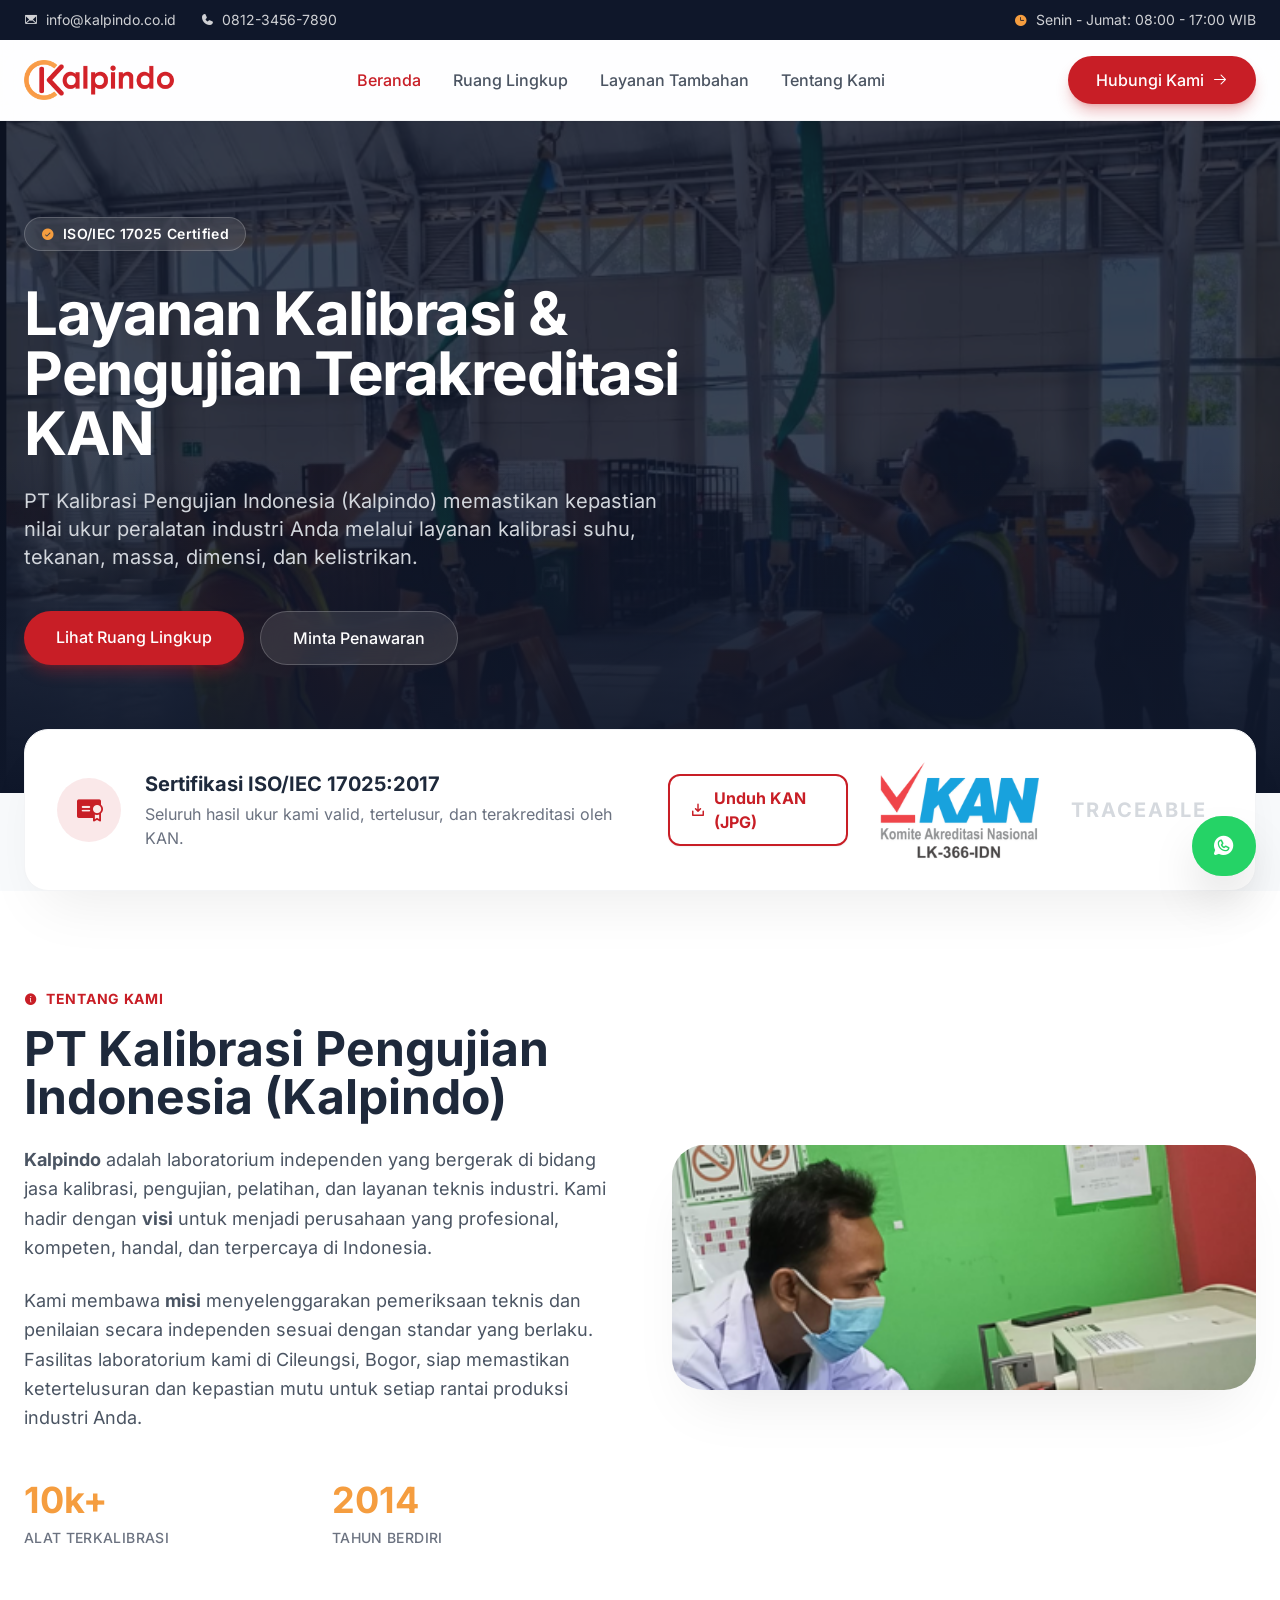
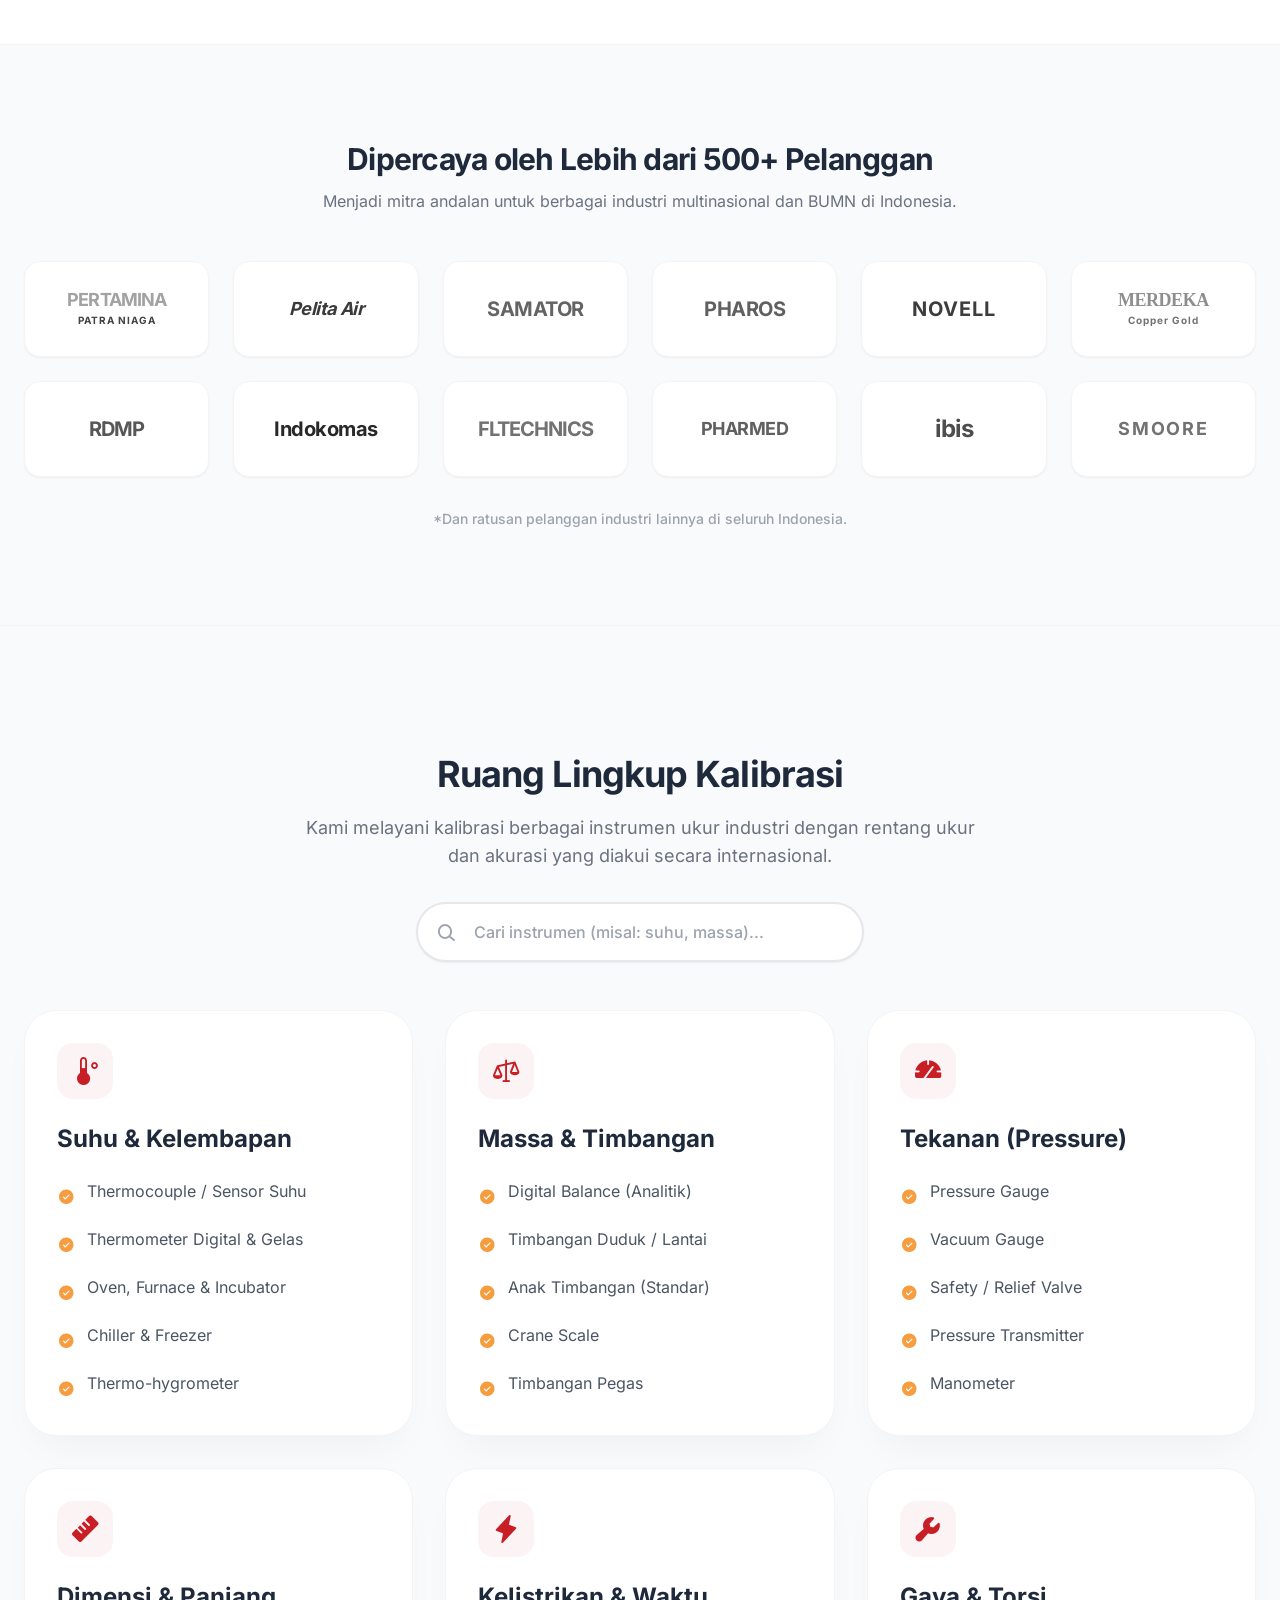
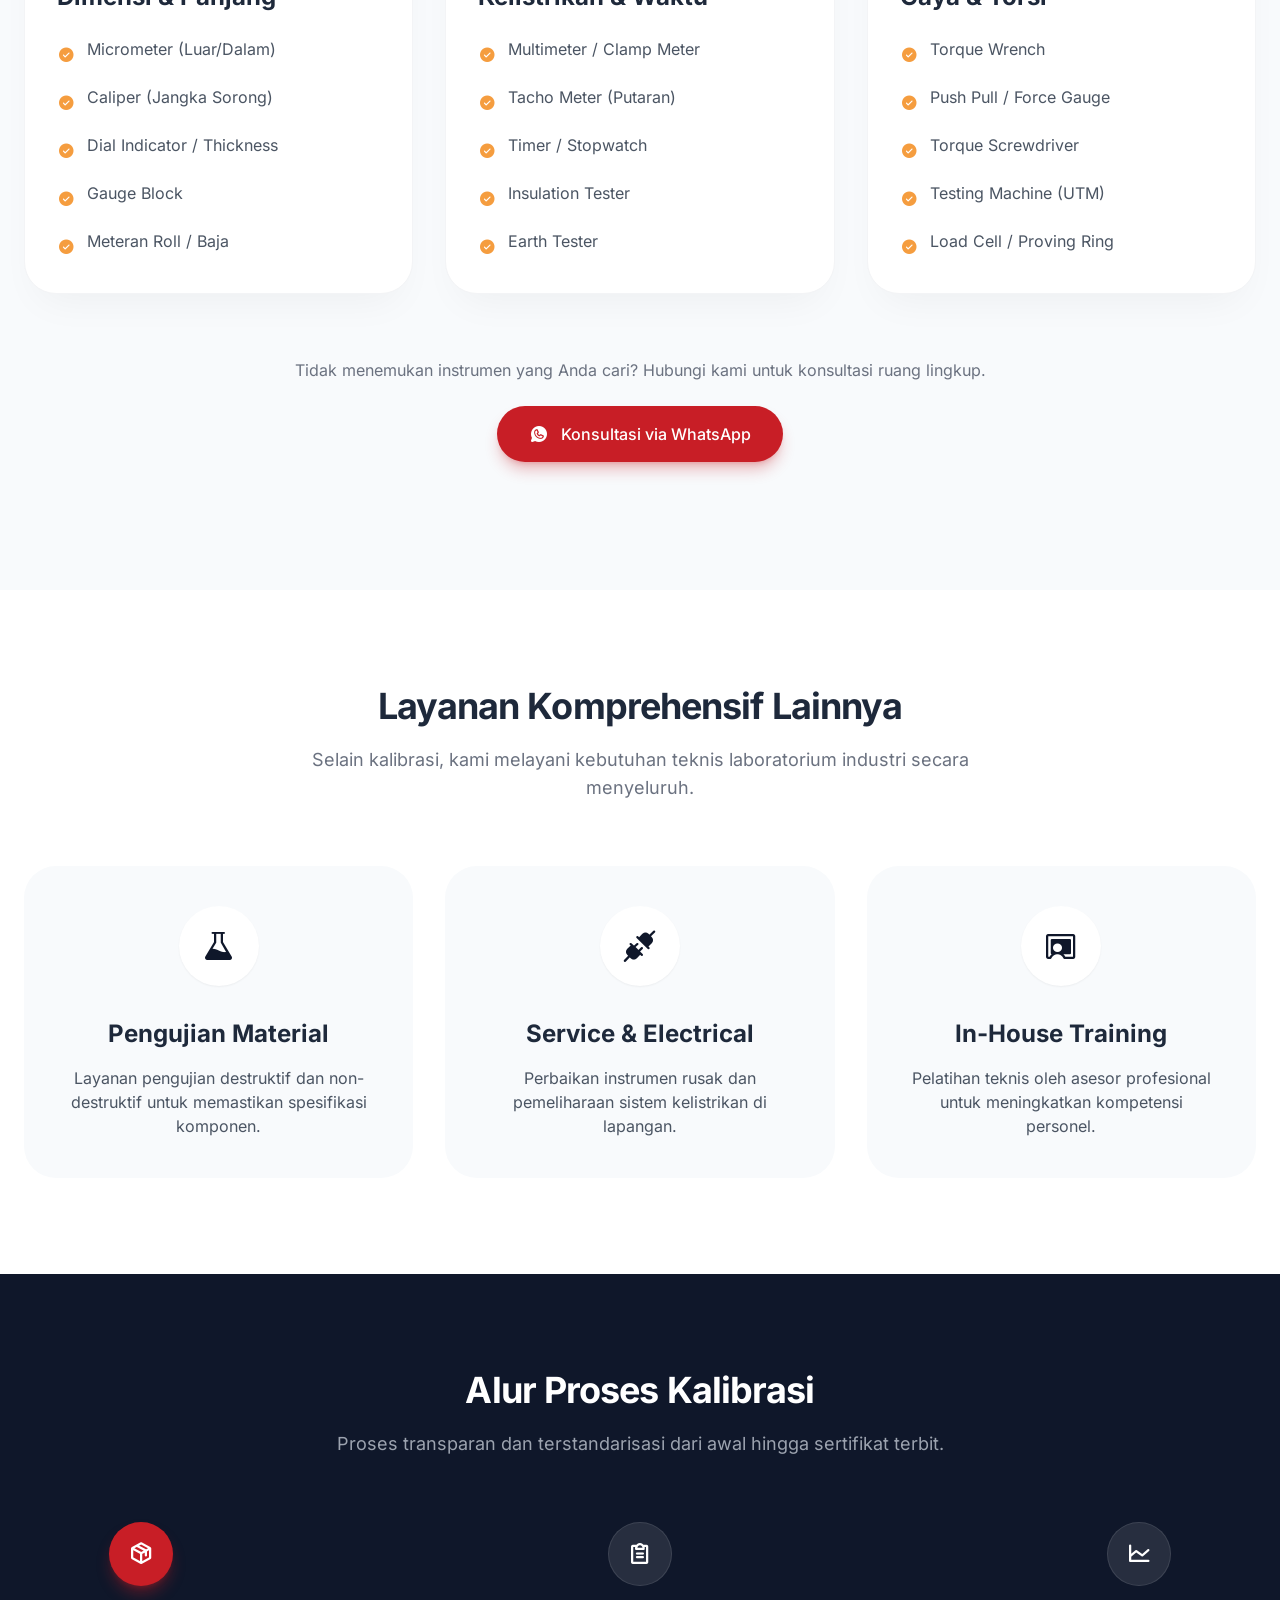
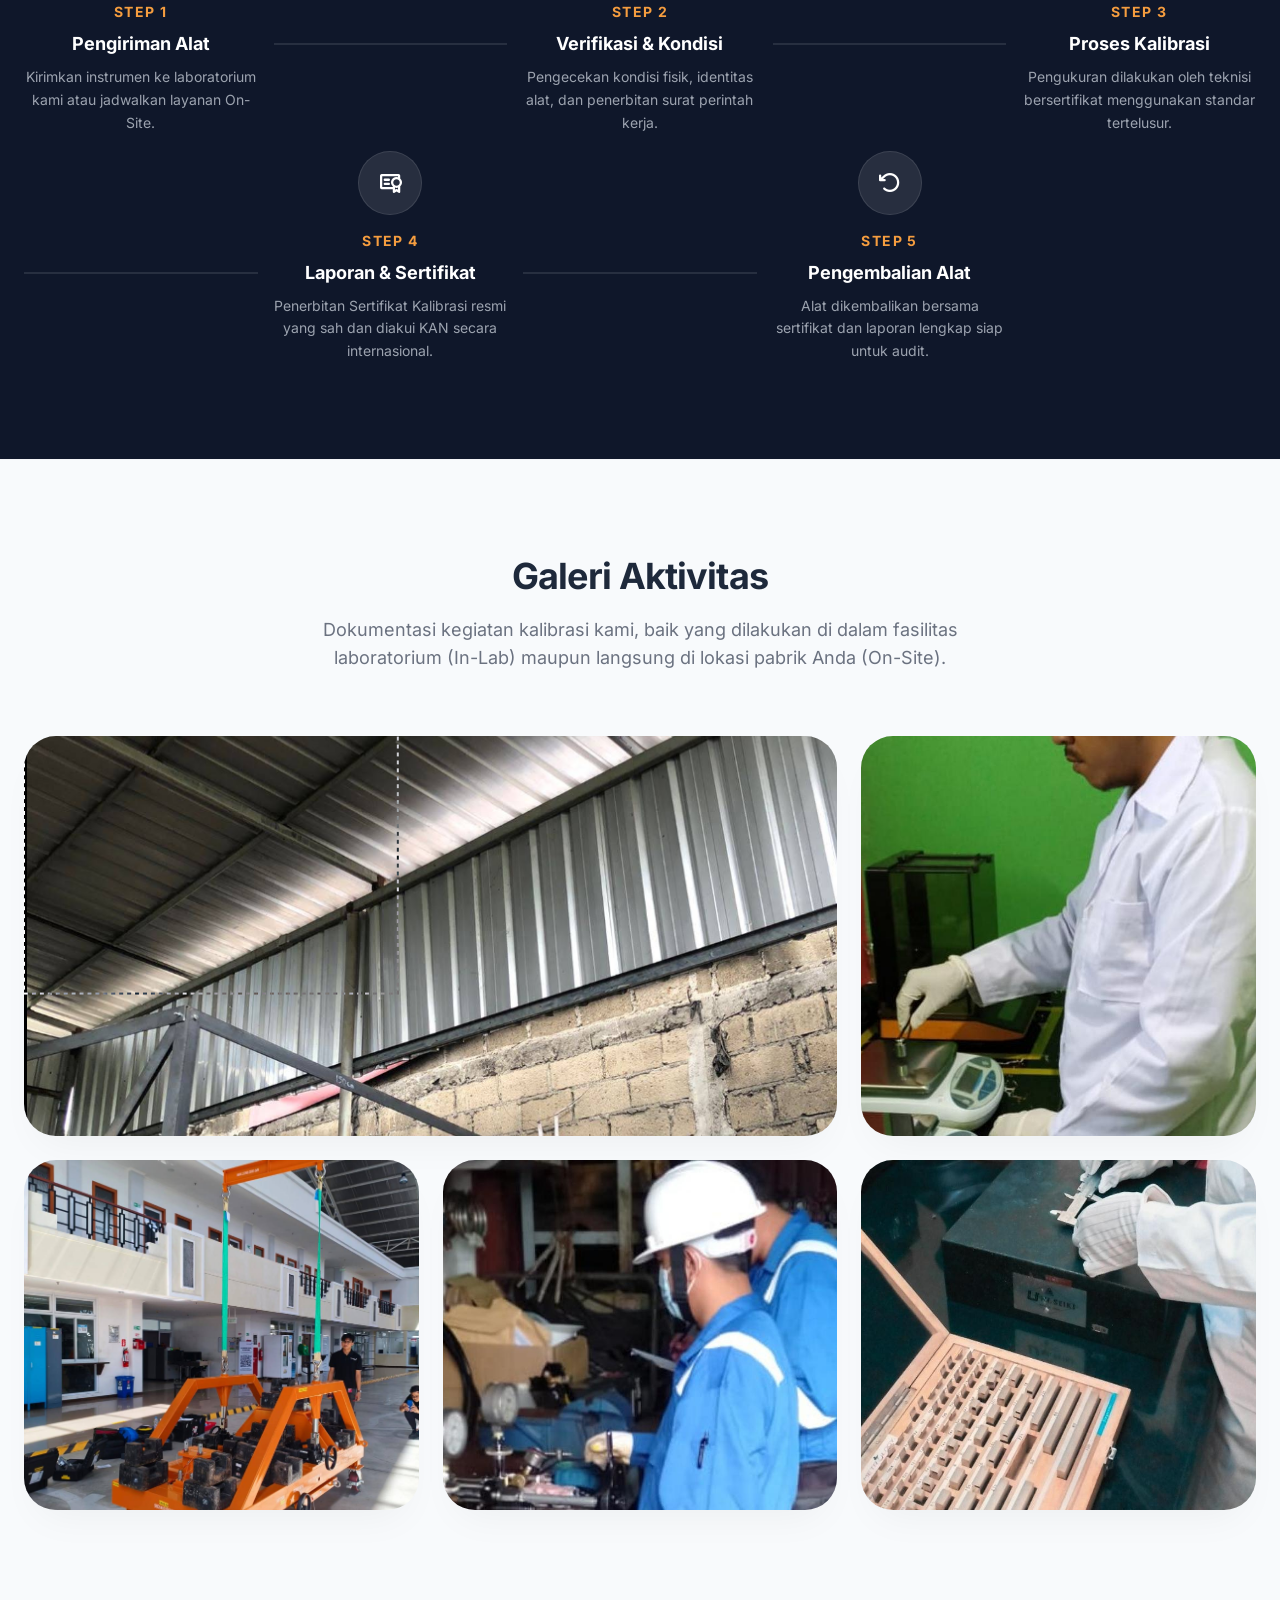
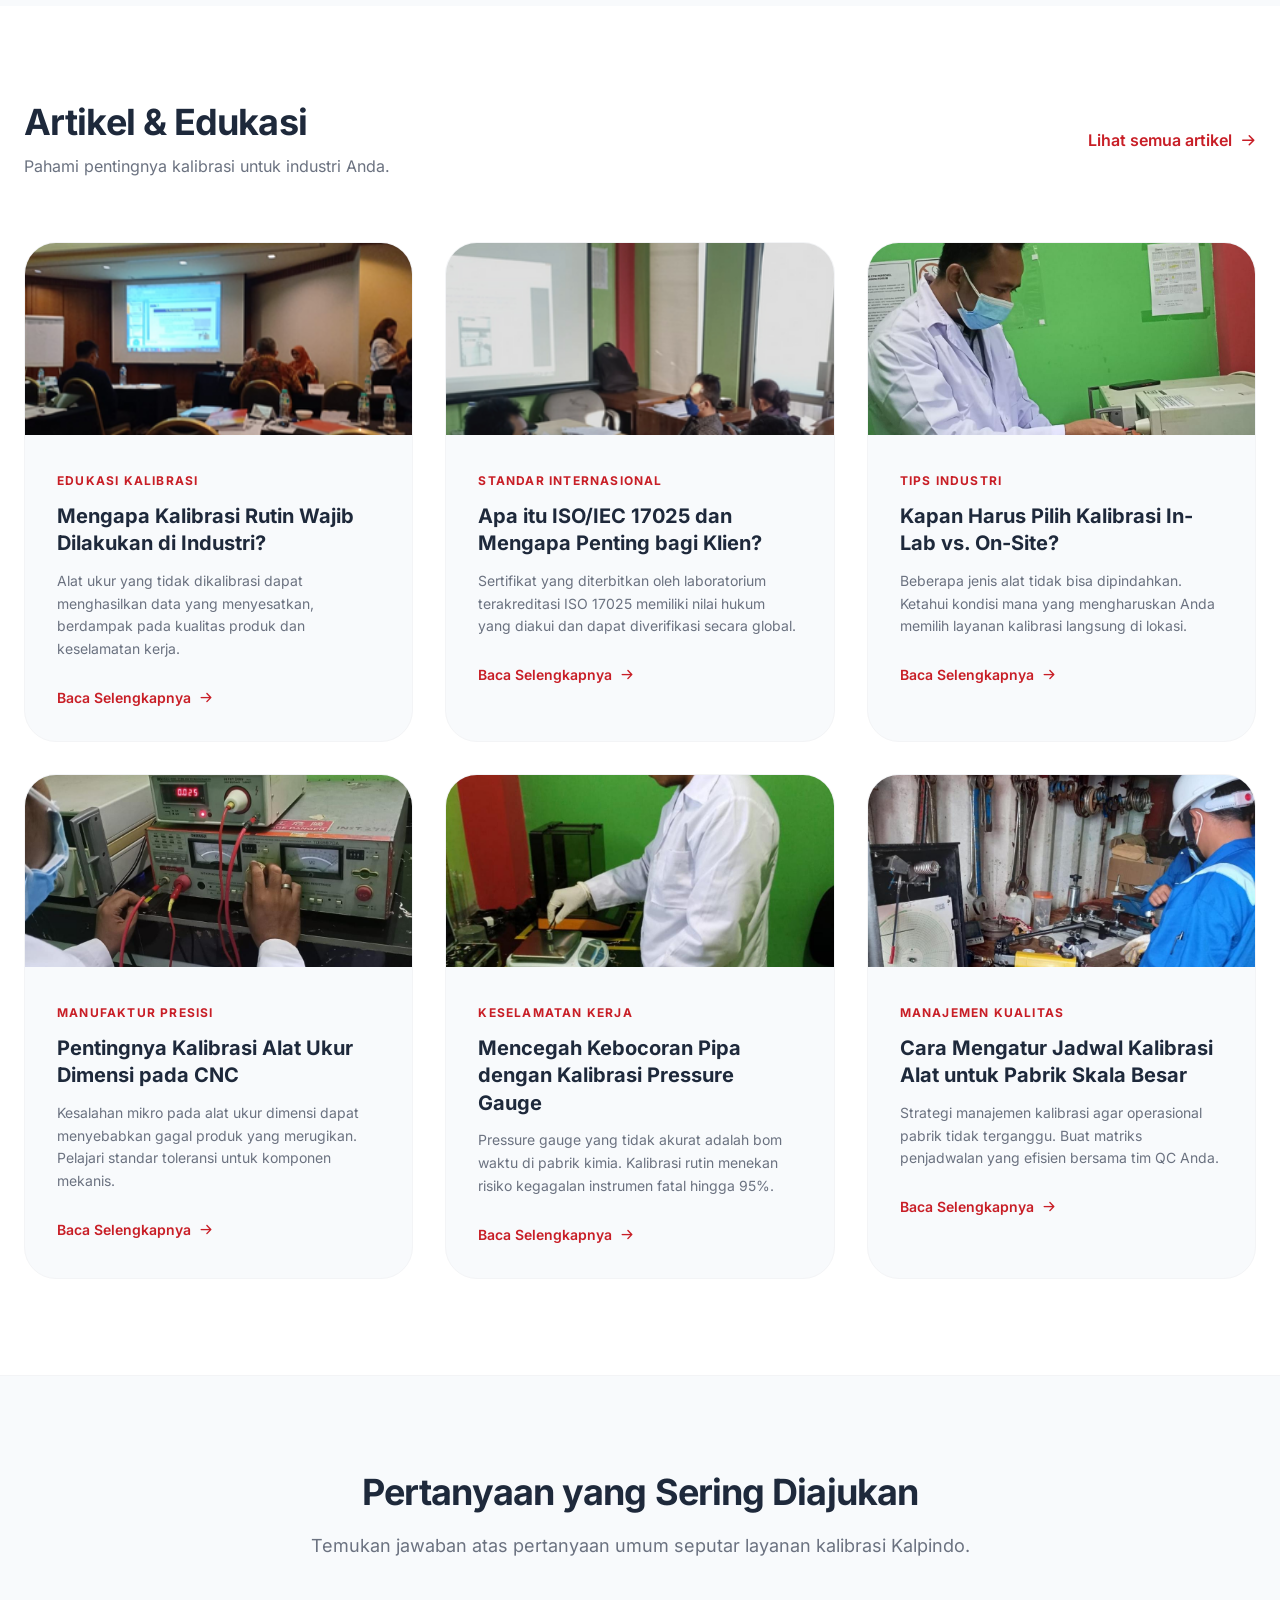
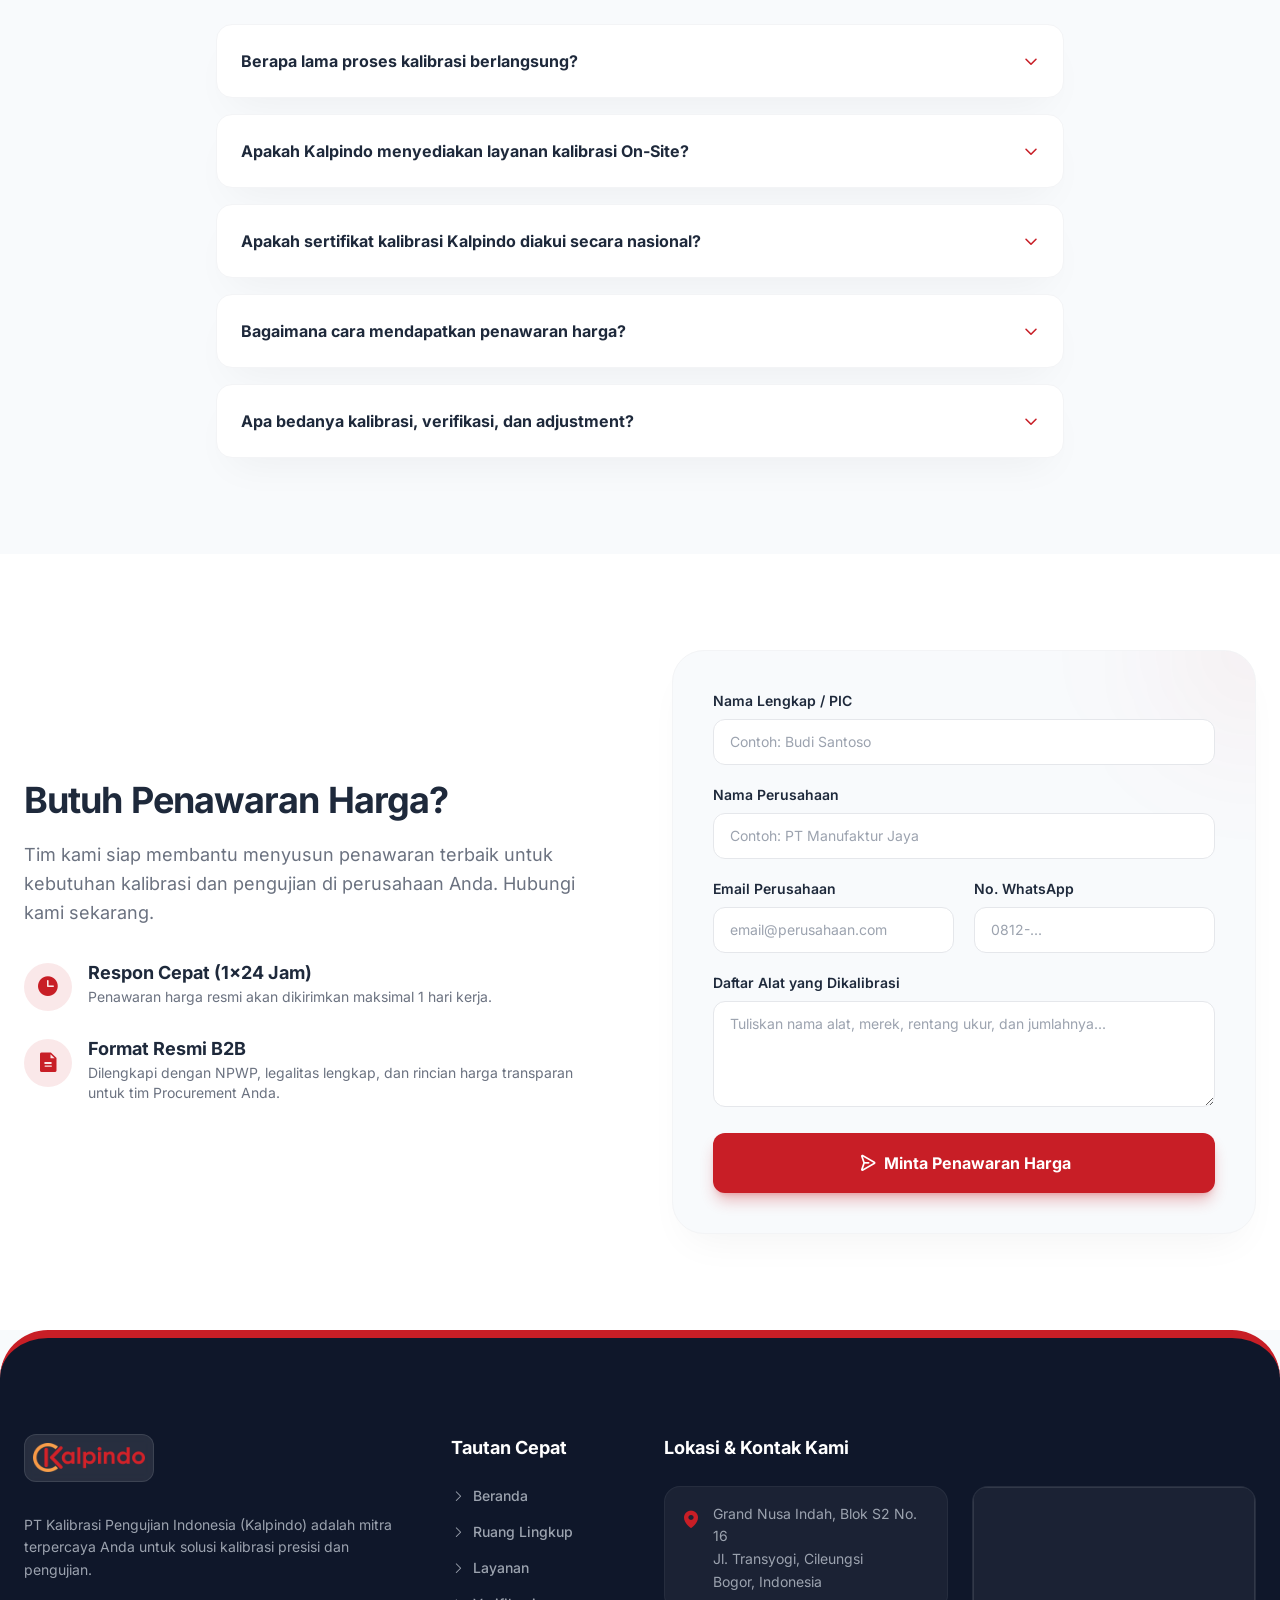
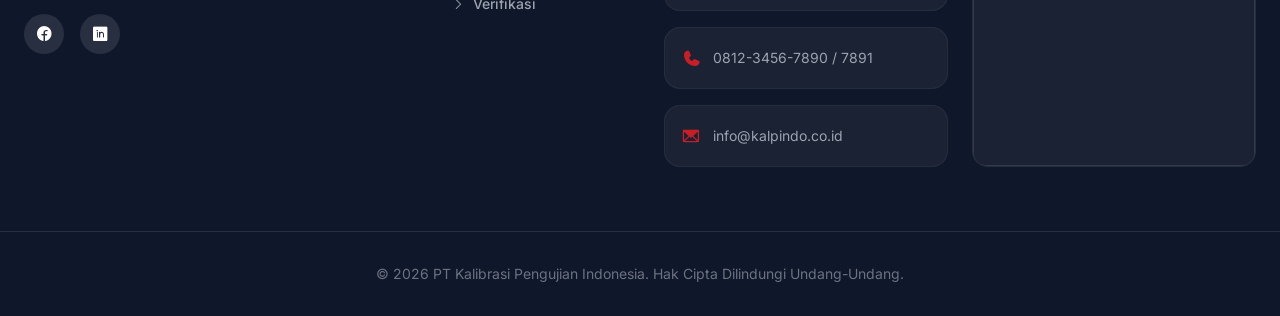
==== commit 75c611b8: "final" ====
--- a/index.html
+++ b/index.html
@@ -80,7 +80,7 @@
 
     <main>
         <!-- Soft Hero Banner -->
-        <section id="beranda" class="relative pt-24 pb-32 overflow-hidden bg-brand-slate">
+        <section id="beranda" class="relative pt-16 pb-24 md:pt-24 md:pb-32 overflow-hidden bg-brand-slate">
             <!-- Background Image with soft gradient fade -->
             <div class="absolute inset-0 z-0">
                 <img src="gambar/uji-beban-teknisi.png" class="w-full h-full object-cover opacity-20" alt="Kalibrasi Industri Kalpindo">
@@ -92,7 +92,7 @@
                     <div class="inline-flex items-center gap-2 bg-white/10 backdrop-blur-md border border-white/20 text-white px-4 py-1.5 rounded-full text-sm font-semibold tracking-wide mb-8">
                         <i class="ph-fill ph-check-circle text-brand-orange"></i> ISO/IEC 17025 Certified
                     </div>
-                    <h1 class="text-4xl md:text-5xl lg:text-6xl font-bold leading-[1.1] mb-6 text-white tracking-tight">
+                    <h1 class="text-3xl md:text-4xl lg:text-5xl lg:text-6xl font-bold leading-[1.1] mb-6 text-white tracking-tight">
                         Layanan Kalibrasi & Pengujian Terakreditasi KAN
                     </h1>
                     <p class="text-lg md:text-xl text-gray-300 mb-10 leading-relaxed max-w-2xl">
@@ -123,22 +123,25 @@
                             <p class="text-gray-500">Seluruh hasil ukur kami valid, tertelusur, dan terakreditasi oleh KAN.</p>
                         </div>
                     </div>
-                    <div class="flex items-center gap-8 opacity-90 pr-4">
-                        <img src="assets/img/kan.png" alt="Logo KAN" class="h-20 md:h-24 object-contain drop-shadow-sm">
-                        <div class="text-center font-bold text-xl text-gray-300 uppercase tracking-widest hidden lg:block">Traceable</div>
+                    <div class="flex items-center gap-8 pr-4">
+                        <a href="assets/img/Sertifikat-KAN.jpg" download class="hidden lg:flex items-center gap-2 border-2 border-brand-red text-brand-red px-5 py-2.5 rounded-xl font-bold hover:bg-brand-red hover:text-white transition-all shadow-sm group">
+                            <i class="ph-bold ph-download-simple group-hover:-translate-y-0.5 transition-transform"></i> Unduh KAN (JPG)
+                        </a>
+                        <img src="assets/img/kan.png" alt="Logo KAN" class="h-20 md:h-24 object-contain drop-shadow-sm opacity-90">
+                        <div class="text-center font-bold text-xl text-gray-300 uppercase tracking-widest hidden xl:block opacity-90">Traceable</div>
                     </div>
                 </div>
             </div>
         </section>
 
         <!-- Tentang Kami (About PT Kalpindo) -->
-        <section id="tentang" class="py-24 bg-white">
-            <div class="max-w-7xl mx-auto px-6 grid grid-cols-1 lg:grid-cols-2 gap-16 items-center">
+        <section id="tentang" class="py-16 md:py-24 bg-white">
+            <div class="max-w-7xl mx-auto px-6 grid grid-cols-1 lg:grid-cols-2 gap-8 md:gap-16 items-center">
                 <div class="gs-reveal">
                     <div class="inline-flex items-center gap-2 text-brand-red font-bold uppercase tracking-wider text-sm mb-4">
                         <i class="ph-fill ph-info"></i> Tentang Kami
                     </div>
-                    <h2 class="text-4xl md:text-5xl font-bold text-brand-dark mb-6 leading-tight">PT Kalibrasi Pengujian Indonesia (Kalpindo)</h2>
+                    <h2 class="text-3xl md:text-4xl lg:text-5xl font-bold text-brand-dark mb-6 leading-tight">PT Kalibrasi Pengujian Indonesia (Kalpindo)</h2>
                     <div class="space-y-6 text-lg text-gray-600 leading-relaxed">
                         <p>
                             <strong>Kalpindo</strong> adalah laboratorium independen yang bergerak di bidang jasa kalibrasi, pengujian, pelatihan, dan layanan teknis industri. Kami hadir dengan <strong>visi</strong> untuk menjadi perusahaan yang profesional, kompeten, handal, dan terpercaya di Indonesia.
@@ -167,18 +170,91 @@
             </div>
         </section>
 
+        <!-- Klien & Mitra Kami -->
+        <section id="klien" class="py-16 md:py-24 bg-[#F8FAFC] border-t border-b border-gray-100 overflow-hidden">
+            <div class="max-w-7xl mx-auto px-6 mb-12 text-center gs-reveal">
+                <h2 class="text-3xl font-bold text-brand-dark tracking-tight mb-3">Dipercaya oleh Lebih dari 500+ Pelanggan</h2>
+                <p class="text-gray-500">Menjadi mitra andalan untuk berbagai industri multinasional dan BUMN di Indonesia.</p>
+            </div>
+            
+            <!-- Typographic Client Grid (Placeholder for logos) -->
+            <div class="max-w-7xl mx-auto px-6 gs-reveal">
+                <div class="grid grid-cols-2 md:grid-cols-4 lg:grid-cols-6 gap-6">
+                    <!-- Client 1 -->
+                    <div class="bg-white h-24 rounded-2xl shadow-sm border border-gray-100 flex items-center justify-center p-4 hover:shadow-md transition-shadow grayscale hover:grayscale-0 cursor-default">
+                        <span class="font-black text-gray-400 text-lg tracking-tighter uppercase text-center leading-none">PERTAMINA<br><span class="text-[10px] tracking-widest text-brand-red">Patra Niaga</span></span>
+                    </div>
+                    <!-- Client 2 -->
+                    <div class="bg-white h-24 rounded-2xl shadow-sm border border-gray-100 flex items-center justify-center p-4 hover:shadow-md transition-shadow grayscale hover:grayscale-0 cursor-default">
+                        <span class="font-bold text-blue-900 text-lg tracking-tight italic text-center leading-none">Pelita Air</span>
+                    </div>
+                    <!-- Client 3 -->
+                    <div class="bg-white h-24 rounded-2xl shadow-sm border border-gray-100 flex items-center justify-center p-4 hover:shadow-md transition-shadow grayscale hover:grayscale-0 cursor-default">
+                        <span class="font-black text-green-700 text-xl tracking-tight text-center leading-none">SAMATOR</span>
+                    </div>
+                    <!-- Client 4 -->
+                    <div class="bg-white h-24 rounded-2xl shadow-sm border border-gray-100 flex items-center justify-center p-4 hover:shadow-md transition-shadow grayscale hover:grayscale-0 cursor-default">
+                        <span class="font-bold text-blue-600 text-xl tracking-tight text-center leading-none">PHAROS</span>
+                    </div>
+                    <!-- Client 5 -->
+                    <div class="bg-white h-24 rounded-2xl shadow-sm border border-gray-100 flex items-center justify-center p-4 hover:shadow-md transition-shadow grayscale hover:grayscale-0 cursor-default">
+                        <span class="font-black text-red-700 text-xl tracking-wider text-center leading-none">NOVELL</span>
+                    </div>
+                    <!-- Client 6 -->
+                    <div class="bg-white h-24 rounded-2xl shadow-sm border border-gray-100 flex items-center justify-center p-4 hover:shadow-md transition-shadow grayscale hover:grayscale-0 cursor-default">
+                        <span class="font-serif font-bold text-yellow-600 text-lg tracking-tight text-center leading-none">MERDEKA<br><span class="text-[10px] tracking-widest font-sans text-gray-500">Copper Gold</span></span>
+                    </div>
+                    <!-- Client 7 -->
+                    <div class="bg-white h-24 rounded-2xl shadow-sm border border-gray-100 flex items-center justify-center p-4 hover:shadow-md transition-shadow grayscale hover:grayscale-0 cursor-default">
+                        <span class="font-black text-sky-700 text-xl tracking-tighter text-center leading-none">RDMP</span>
+                    </div>
+                    <!-- Client 8 -->
+                    <div class="bg-white h-24 rounded-2xl shadow-sm border border-gray-100 flex items-center justify-center p-4 hover:shadow-md transition-shadow grayscale hover:grayscale-0 cursor-default">
+                        <span class="font-bold text-gray-800 text-xl tracking-tight text-center leading-none">Indokomas</span>
+                    </div>
+                    <!-- Client 9 -->
+                    <div class="bg-white h-24 rounded-2xl shadow-sm border border-gray-100 flex items-center justify-center p-4 hover:shadow-md transition-shadow grayscale hover:grayscale-0 cursor-default">
+                        <span class="font-black text-orange-600 text-xl tracking-tighter text-center leading-none">FLTECHNICS</span>
+                    </div>
+                    <!-- Client 10 -->
+                    <div class="bg-white h-24 rounded-2xl shadow-sm border border-gray-100 flex items-center justify-center p-4 hover:shadow-md transition-shadow grayscale hover:grayscale-0 cursor-default">
+                        <span class="font-bold text-teal-700 text-lg tracking-tight text-center leading-none">PHARMED</span>
+                    </div>
+                    <!-- Client 11 -->
+                    <div class="bg-white h-24 rounded-2xl shadow-sm border border-gray-100 flex items-center justify-center p-4 hover:shadow-md transition-shadow grayscale hover:grayscale-0 cursor-default">
+                        <span class="font-black text-red-600 text-2xl tracking-tighter text-center leading-none">ibis</span>
+                    </div>
+                    <!-- Client 12 -->
+                    <div class="bg-white h-24 rounded-2xl shadow-sm border border-gray-100 flex items-center justify-center p-4 hover:shadow-md transition-shadow grayscale hover:grayscale-0 cursor-default">
+                        <span class="font-bold text-gray-500 text-lg tracking-widest text-center leading-none">SMOORE</span>
+                    </div>
+                </div>
+                <div class="mt-8 text-center">
+                    <p class="text-sm text-gray-400 font-medium">*Dan ratusan pelanggan industri lainnya di seluruh Indonesia.</p>
+                </div>
+            </div>
+        </section>
+
         <!-- Ruang Lingkup Kalibrasi (Soft Cards) -->
-        <section id="ruang-lingkup" class="py-32">
+        <section id="ruang-lingkup" class="py-16 md:py-32">
             <div class="max-w-7xl mx-auto px-6">
-                <div class="text-center max-w-2xl mx-auto mb-20 gs-reveal">
-                    <h2 class="text-4xl font-bold text-brand-dark mb-5 tracking-tight">Ruang Lingkup Kalibrasi</h2>
-                    <p class="text-gray-500 text-lg">Kami melayani kalibrasi berbagai instrumen ukur industri dengan rentang ukur dan akurasi yang diakui secara internasional.</p>
-                </div>
-
-                <div class="grid grid-cols-1 md:grid-cols-2 lg:grid-cols-3 gap-8">
+                <div class="text-center max-w-2xl mx-auto mb-12 gs-reveal">
+                    <h2 class="text-3xl md:text-4xl font-bold text-brand-dark mb-5 tracking-tight">Ruang Lingkup Kalibrasi</h2>
+                    <p class="text-gray-500 text-lg mb-8">Kami melayani kalibrasi berbagai instrumen ukur industri dengan rentang ukur dan akurasi yang diakui secara internasional.</p>
+                    
+                    <!-- Search Box -->
+                    <div class="relative max-w-md mx-auto">
+                        <div class="absolute inset-y-0 left-0 pl-5 flex items-center pointer-events-none">
+                            <i class="ph-bold ph-magnifying-glass text-gray-400 text-xl"></i>
+                        </div>
+                        <input type="text" id="searchInput" class="w-full bg-white border-2 border-gray-200 text-brand-dark rounded-full pl-14 pr-6 py-4 focus:outline-none focus:border-brand-red focus:ring-4 focus:ring-brand-red/10 transition-all font-medium placeholder-gray-400 shadow-sm" placeholder="Cari instrumen (misal: suhu, massa)..." onkeyup="searchScope()">
+                    </div>
+                </div>
+
+                <div class="grid grid-cols-1 md:grid-cols-2 lg:grid-cols-3 gap-8" id="scopeGrid">
                     
                     <!-- Kategori 1 -->
-                    <div class="bg-white rounded-[2rem] p-8 shadow-soft border border-gray-100 gs-reveal hover:-translate-y-2 hover:shadow-float transition-all duration-300 group">
+                    <div class="bg-white rounded-[2rem] p-6 md:p-8 shadow-soft border border-gray-100 gs-reveal hover:-translate-y-2 hover:shadow-float transition-all duration-300 group">
                         <div class="w-14 h-14 rounded-2xl bg-brand-red/5 flex items-center justify-center mb-6 group-hover:bg-brand-red transition-colors">
                             <i class="ph-fill ph-thermometer text-3xl text-brand-red group-hover:text-white transition-colors"></i>
                         </div>
@@ -193,7 +269,7 @@
                     </div>
 
                     <!-- Kategori 2 -->
-                    <div class="bg-white rounded-[2rem] p-8 shadow-soft border border-gray-100 gs-reveal hover:-translate-y-2 hover:shadow-float transition-all duration-300 group">
+                    <div class="bg-white rounded-[2rem] p-6 md:p-8 shadow-soft border border-gray-100 gs-reveal hover:-translate-y-2 hover:shadow-float transition-all duration-300 group">
                         <div class="w-14 h-14 rounded-2xl bg-brand-red/5 flex items-center justify-center mb-6 group-hover:bg-brand-red transition-colors">
                             <i class="ph-fill ph-scales text-3xl text-brand-red group-hover:text-white transition-colors"></i>
                         </div>
@@ -208,7 +284,7 @@
                     </div>
 
                     <!-- Kategori 3 -->
-                    <div class="bg-white rounded-[2rem] p-8 shadow-soft border border-gray-100 gs-reveal hover:-translate-y-2 hover:shadow-float transition-all duration-300 group">
+                    <div class="bg-white rounded-[2rem] p-6 md:p-8 shadow-soft border border-gray-100 gs-reveal hover:-translate-y-2 hover:shadow-float transition-all duration-300 group">
                         <div class="w-14 h-14 rounded-2xl bg-brand-red/5 flex items-center justify-center mb-6 group-hover:bg-brand-red transition-colors">
                             <i class="ph-fill ph-gauge text-3xl text-brand-red group-hover:text-white transition-colors"></i>
                         </div>
@@ -223,7 +299,7 @@
                     </div>
 
                     <!-- Kategori 4 -->
-                    <div class="bg-white rounded-[2rem] p-8 shadow-soft border border-gray-100 gs-reveal hover:-translate-y-2 hover:shadow-float transition-all duration-300 group">
+                    <div class="bg-white rounded-[2rem] p-6 md:p-8 shadow-soft border border-gray-100 gs-reveal hover:-translate-y-2 hover:shadow-float transition-all duration-300 group">
                         <div class="w-14 h-14 rounded-2xl bg-brand-red/5 flex items-center justify-center mb-6 group-hover:bg-brand-red transition-colors">
                             <i class="ph-fill ph-ruler text-3xl text-brand-red group-hover:text-white transition-colors"></i>
                         </div>
@@ -238,7 +314,7 @@
                     </div>
 
                     <!-- Kategori 5 -->
-                    <div class="bg-white rounded-[2rem] p-8 shadow-soft border border-gray-100 gs-reveal hover:-translate-y-2 hover:shadow-float transition-all duration-300 group">
+                    <div class="bg-white rounded-[2rem] p-6 md:p-8 shadow-soft border border-gray-100 gs-reveal hover:-translate-y-2 hover:shadow-float transition-all duration-300 group">
                         <div class="w-14 h-14 rounded-2xl bg-brand-red/5 flex items-center justify-center mb-6 group-hover:bg-brand-red transition-colors">
                             <i class="ph-fill ph-lightning text-3xl text-brand-red group-hover:text-white transition-colors"></i>
                         </div>
@@ -253,7 +329,7 @@
                     </div>
 
                     <!-- Kategori 6 -->
-                    <div class="bg-white rounded-[2rem] p-8 shadow-soft border border-gray-100 gs-reveal hover:-translate-y-2 hover:shadow-float transition-all duration-300 group">
+                    <div class="bg-white rounded-[2rem] p-6 md:p-8 shadow-soft border border-gray-100 gs-reveal hover:-translate-y-2 hover:shadow-float transition-all duration-300 group">
                         <div class="w-14 h-14 rounded-2xl bg-brand-red/5 flex items-center justify-center mb-6 group-hover:bg-brand-red transition-colors">
                             <i class="ph-fill ph-wrench text-3xl text-brand-red group-hover:text-white transition-colors"></i>
                         </div>
@@ -281,29 +357,29 @@
         </section>
 
         <!-- Layanan Lainnya (Soft Cards) -->
-        <section id="layanan" class="py-24 bg-white">
+        <section id="layanan" class="py-16 md:py-24 bg-white">
             <div class="max-w-7xl mx-auto px-6">
                 <div class="text-center max-w-2xl mx-auto mb-16 gs-reveal">
-                    <h2 class="text-4xl font-bold text-brand-dark mb-5 tracking-tight">Layanan Komprehensif Lainnya</h2>
+                    <h2 class="text-3xl md:text-4xl font-bold text-brand-dark mb-5 tracking-tight">Layanan Komprehensif Lainnya</h2>
                     <p class="text-gray-500 text-lg">Selain kalibrasi, kami melayani kebutuhan teknis laboratorium industri secara menyeluruh.</p>
                 </div>
 
                 <div class="grid grid-cols-1 md:grid-cols-3 gap-8">
-                    <div class="p-10 bg-[#F8FAFC] rounded-[2rem] gs-reveal text-center hover:-translate-y-2 hover:shadow-soft transition-all duration-300">
+                    <div class="p-6 md:p-10 bg-[#F8FAFC] rounded-[2rem] gs-reveal text-center hover:-translate-y-2 hover:shadow-soft transition-all duration-300">
                         <div class="w-20 h-20 rounded-full bg-white shadow-sm text-brand-slate flex items-center justify-center mx-auto mb-8">
                             <i class="ph-fill ph-flask text-4xl"></i>
                         </div>
                         <h3 class="text-2xl font-bold mb-4">Pengujian Material</h3>
                         <p class="text-gray-600">Layanan pengujian destruktif dan non-destruktif untuk memastikan spesifikasi komponen.</p>
                     </div>
-                    <div class="p-10 bg-[#F8FAFC] rounded-[2rem] gs-reveal text-center hover:-translate-y-2 hover:shadow-soft transition-all duration-300">
+                    <div class="p-6 md:p-10 bg-[#F8FAFC] rounded-[2rem] gs-reveal text-center hover:-translate-y-2 hover:shadow-soft transition-all duration-300">
                         <div class="w-20 h-20 rounded-full bg-white shadow-sm text-brand-slate flex items-center justify-center mx-auto mb-8">
                             <i class="ph-fill ph-plugs text-4xl"></i>
                         </div>
                         <h3 class="text-2xl font-bold mb-4">Service & Electrical</h3>
                         <p class="text-gray-600">Perbaikan instrumen rusak dan pemeliharaan sistem kelistrikan di lapangan.</p>
                     </div>
-                    <div class="p-10 bg-[#F8FAFC] rounded-[2rem] gs-reveal text-center hover:-translate-y-2 hover:shadow-soft transition-all duration-300">
+                    <div class="p-6 md:p-10 bg-[#F8FAFC] rounded-[2rem] gs-reveal text-center hover:-translate-y-2 hover:shadow-soft transition-all duration-300">
                         <div class="w-20 h-20 rounded-full bg-white shadow-sm text-brand-slate flex items-center justify-center mx-auto mb-8">
                             <i class="ph-fill ph-chalkboard-teacher text-4xl"></i>
                         </div>
@@ -315,10 +391,10 @@
         </section>
 
         <!-- Alur Proses Kalibrasi -->
-        <section class="py-24 bg-brand-slate">
+        <section class="py-16 md:py-24 bg-brand-slate">
             <div class="max-w-7xl mx-auto px-6">
                 <div class="text-center max-w-2xl mx-auto mb-16 gs-reveal">
-                    <h2 class="text-4xl font-bold text-white mb-5 tracking-tight">Alur Proses Kalibrasi</h2>
+                    <h2 class="text-3xl md:text-4xl font-bold text-white mb-5 tracking-tight">Alur Proses Kalibrasi</h2>
                     <p class="text-gray-400 text-lg">Proses transparan dan terstandarisasi dari awal hingga sertifikat terbit.</p>
                 </div>
 
@@ -377,9 +453,9 @@
         </section>
 
         <!-- Galeri Aktivitas & Fasilitas -->
-        <section class="py-24 bg-[#F8FAFC] border-t border-gray-100">
+        <section class="py-16 md:py-24 bg-[#F8FAFC] border-t border-gray-100">
             <div class="max-w-7xl mx-auto px-6 mb-16 gs-reveal text-center">
-                <h2 class="text-4xl font-bold text-brand-dark mb-5 tracking-tight">Galeri Aktivitas</h2>
+                <h2 class="text-3xl md:text-4xl font-bold text-brand-dark mb-5 tracking-tight">Galeri Aktivitas</h2>
                 <p class="text-gray-500 text-lg max-w-2xl mx-auto">Dokumentasi kegiatan kalibrasi kami, baik yang dilakukan di dalam fasilitas laboratorium (In-Lab) maupun langsung di lokasi pabrik Anda (On-Site).</p>
             </div>
             
@@ -417,11 +493,11 @@
         </section>
 
         <!-- Artikel / Blog -->
-        <section class="py-24 bg-white">
+        <section class="py-16 md:py-24 bg-white">
             <div class="max-w-7xl mx-auto px-6">
                 <div class="flex flex-col md:flex-row justify-between items-start md:items-center mb-16 gs-reveal">
                     <div>
-                        <h2 class="text-4xl font-bold text-brand-dark mb-3 tracking-tight">Artikel & Edukasi</h2>
+                        <h2 class="text-3xl md:text-4xl font-bold text-brand-dark mb-3 tracking-tight">Artikel & Edukasi</h2>
                         <p class="text-gray-500">Pahami pentingnya kalibrasi untuk industri Anda.</p>
                     </div>
                     <a href="blog.html" class="mt-4 md:mt-0 inline-flex items-center gap-2 font-semibold text-brand-red hover:underline">Lihat semua artikel <i class="ph-bold ph-arrow-right"></i></a>
@@ -504,10 +580,10 @@
         </section>
 
         <!-- FAQ Section -->
-        <section class="py-24 bg-[#F8FAFC] border-t border-gray-100">
+        <section class="py-16 md:py-24 bg-[#F8FAFC] border-t border-gray-100">
             <div class="max-w-4xl mx-auto px-6">
                 <div class="text-center mb-16 gs-reveal">
-                    <h2 class="text-4xl font-bold text-brand-dark mb-5 tracking-tight">Pertanyaan yang Sering Diajukan</h2>
+                    <h2 class="text-3xl md:text-4xl font-bold text-brand-dark mb-5 tracking-tight">Pertanyaan yang Sering Diajukan</h2>
                     <p class="text-gray-500 text-lg">Temukan jawaban atas pertanyaan umum seputar layanan kalibrasi Kalpindo.</p>
                 </div>
                 <div class="space-y-4" id="faq-list">
@@ -557,6 +633,69 @@
                             <strong>Kalibrasi</strong> adalah proses membandingkan alat ukur dengan standar tertelusur dan mendokumentasikan hasilnya. <strong>Verifikasi</strong> memastikan alat memenuhi spesifikasi. <strong>Adjustment</strong> adalah penyesuaian alat agar nilainya mendekati nilai benar. Kalibrasi tidak selalu diikuti adjustment.
                         </div>
                     </div>
+                </div>
+            </div>
+        </section>
+        <!-- Request Quotation Form -->
+        <section id="penawaran" class="py-16 md:py-24 bg-white">
+            <div class="max-w-7xl mx-auto px-6 grid grid-cols-1 lg:grid-cols-2 gap-16 items-center">
+                <div class="gs-reveal">
+                    <h2 class="text-3xl md:text-4xl font-bold text-brand-dark mb-5 tracking-tight">Butuh Penawaran Harga?</h2>
+                    <p class="text-gray-500 text-lg mb-8 leading-relaxed">Tim kami siap membantu menyusun penawaran terbaik untuk kebutuhan kalibrasi dan pengujian di perusahaan Anda. Hubungi kami sekarang.</p>
+                    
+                    <ul class="space-y-6">
+                        <li class="flex items-start gap-4">
+                            <div class="w-12 h-12 rounded-full bg-brand-red/10 flex items-center justify-center flex-shrink-0 mt-1">
+                                <i class="ph-fill ph-clock text-2xl text-brand-red"></i>
+                            </div>
+                            <div>
+                                <h4 class="font-bold text-lg text-brand-dark">Respon Cepat (1x24 Jam)</h4>
+                                <p class="text-gray-500 text-sm">Penawaran harga resmi akan dikirimkan maksimal 1 hari kerja.</p>
+                            </div>
+                        </li>
+                        <li class="flex items-start gap-4">
+                            <div class="w-12 h-12 rounded-full bg-brand-red/10 flex items-center justify-center flex-shrink-0 mt-1">
+                                <i class="ph-fill ph-file-text text-2xl text-brand-red"></i>
+                            </div>
+                            <div>
+                                <h4 class="font-bold text-lg text-brand-dark">Format Resmi B2B</h4>
+                                <p class="text-gray-500 text-sm">Dilengkapi dengan NPWP, legalitas lengkap, dan rincian harga transparan untuk tim Procurement Anda.</p>
+                            </div>
+                        </li>
+                    </ul>
+                </div>
+
+                <div class="bg-[#F8FAFC] rounded-[2rem] p-8 md:p-10 border border-gray-100 shadow-soft gs-reveal relative overflow-hidden">
+                    <!-- Deco element -->
+                    <div class="absolute -top-24 -right-24 w-48 h-48 bg-brand-red/5 rounded-full blur-3xl"></div>
+                    
+                    <form action="#" method="POST" class="space-y-5 relative z-10">
+                        <div>
+                            <label class="block text-sm font-semibold text-brand-dark mb-2">Nama Lengkap / PIC</label>
+                            <input type="text" class="w-full bg-white border border-gray-200 rounded-xl px-4 py-3 focus:outline-none focus:border-brand-red focus:ring-4 focus:ring-brand-red/10 transition-all text-sm" placeholder="Contoh: Budi Santoso">
+                        </div>
+                        <div>
+                            <label class="block text-sm font-semibold text-brand-dark mb-2">Nama Perusahaan</label>
+                            <input type="text" class="w-full bg-white border border-gray-200 rounded-xl px-4 py-3 focus:outline-none focus:border-brand-red focus:ring-4 focus:ring-brand-red/10 transition-all text-sm" placeholder="Contoh: PT Manufaktur Jaya">
+                        </div>
+                        <div class="grid grid-cols-1 md:grid-cols-2 gap-5">
+                            <div>
+                                <label class="block text-sm font-semibold text-brand-dark mb-2">Email Perusahaan</label>
+                                <input type="email" class="w-full bg-white border border-gray-200 rounded-xl px-4 py-3 focus:outline-none focus:border-brand-red focus:ring-4 focus:ring-brand-red/10 transition-all text-sm" placeholder="email@perusahaan.com">
+                            </div>
+                            <div>
+                                <label class="block text-sm font-semibold text-brand-dark mb-2">No. WhatsApp</label>
+                                <input type="tel" class="w-full bg-white border border-gray-200 rounded-xl px-4 py-3 focus:outline-none focus:border-brand-red focus:ring-4 focus:ring-brand-red/10 transition-all text-sm" placeholder="0812-...">
+                            </div>
+                        </div>
+                        <div>
+                            <label class="block text-sm font-semibold text-brand-dark mb-2">Daftar Alat yang Dikalibrasi</label>
+                            <textarea rows="4" class="w-full bg-white border border-gray-200 rounded-xl px-4 py-3 focus:outline-none focus:border-brand-red focus:ring-4 focus:ring-brand-red/10 transition-all text-sm" placeholder="Tuliskan nama alat, merek, rentang ukur, dan jumlahnya..."></textarea>
+                        </div>
+                        <button type="button" onclick="alert('Formulir ini dalam mode demo. Nanti bisa dihubungkan ke Formspree atau script kirim Email/WA.')" class="w-full bg-brand-red text-white py-4 rounded-xl font-bold hover:bg-red-800 transition-all shadow-lg shadow-brand-red/30 flex items-center justify-center gap-2 mt-4">
+                            <i class="ph-bold ph-paper-plane-right text-lg"></i> Minta Penawaran Harga
+                        </button>
+                    </form>
                 </div>
             </div>
         </section>
@@ -607,8 +746,9 @@
                             </li>
                         </ul>
                         <!-- Map -->
-                        <div class="bg-white/5 rounded-2xl p-2 border border-white/5">
-                            <iframe src="https://www.google.com/maps/embed?pb=!1m18!1m12!1m3!1d126896.79159938804!2d106.8778841440618!3d-6.402568600854449!2m3!1f0!2f0!3f0!3m2!1i1024!2i768!4f13.1!3m3!1m2!1s0x2e6996894c25eb7b%3A0xc3b832b4b4bf3eb9!2sGrand%20Nusa%20Indah%20Cileungsi!5e0!3m2!1sen!2sid!4v1719225301032!5m2!1sen!2sid" class="w-full h-full min-h-[200px] rounded-xl" style="border:0;" allowfullscreen="" loading="lazy" referrerpolicy="no-referrer-when-downgrade"></iframe>
+                        <div class="bg-white/5 rounded-2xl p-2 border border-white/5 relative overflow-hidden group">
+                            <iframe src="https://www.google.com/maps/embed?pb=!1m18!1m12!1m3!1d3965.1764958043685!2d107.0089781!3d-6.4302038!2m3!1f0!2f0!3f0!3m2!1i1024!2i768!4f13.1!3m3!1m2!1s0x2e69975242b9d8f1%3A0x962aa95af791e1d9!2sPT+KALPINDO!5e0!3m2!1sen!2sid!4v1719225301032!5m2!1sen!2sid" class="w-full h-full min-h-[250px] rounded-xl grayscale group-hover:grayscale-0 transition-all duration-500" style="border:0;" allowfullscreen="" loading="lazy" referrerpolicy="no-referrer-when-downgrade"></iframe>
+                            <div class="absolute inset-0 pointer-events-none rounded-xl ring-1 ring-inset ring-white/10"></div>
                         </div>
                     </div>
                 </div>
@@ -623,8 +763,9 @@
     <!-- WhatsApp Floating Button -->
     <a href="https://wa.me/6281234567890?text=Halo%20Kalpindo%2C%20saya%20ingin%20menanyakan%20layanan%20kalibrasi." target="_blank"
        class="fixed bottom-6 right-6 z-50 flex items-center gap-3 bg-[#25D366] text-white px-5 py-3.5 rounded-full shadow-2xl hover:scale-105 hover:shadow-green-400/40 transition-all duration-300 group">
-        <i class="ph-fill ph-whatsapp-logo text-2xl"></i>
-        <span class="font-semibold text-sm hidden group-hover:inline-block transition-all">Hubungi Kami</span>
+        <div class="absolute inset-0 rounded-full bg-[#25D366] animate-ping opacity-25 group-hover:opacity-0 transition-opacity"></div>
+        <i class="ph-fill ph-whatsapp-logo text-2xl relative z-10"></i>
+        <span class="font-semibold text-sm hidden group-hover:inline-block transition-all relative z-10">Hubungi Kami</span>
     </a>
 
     <!-- GSAP (Simplified for Corporate) -->
@@ -672,6 +813,21 @@
                 icon.classList.add('rotate-180');
             }
         }
+
+        // Search Scope Filter
+        function searchScope() {
+            const filter = document.getElementById('searchInput').value.toLowerCase();
+            const cards = document.querySelectorAll('#scopeGrid > div');
+            
+            cards.forEach(card => {
+                const text = card.textContent.toLowerCase();
+                if (text.includes(filter)) {
+                    card.style.display = "";
+                } else {
+                    card.style.display = "none";
+                }
+            });
+        }
     </script>
 </body>
 </html>
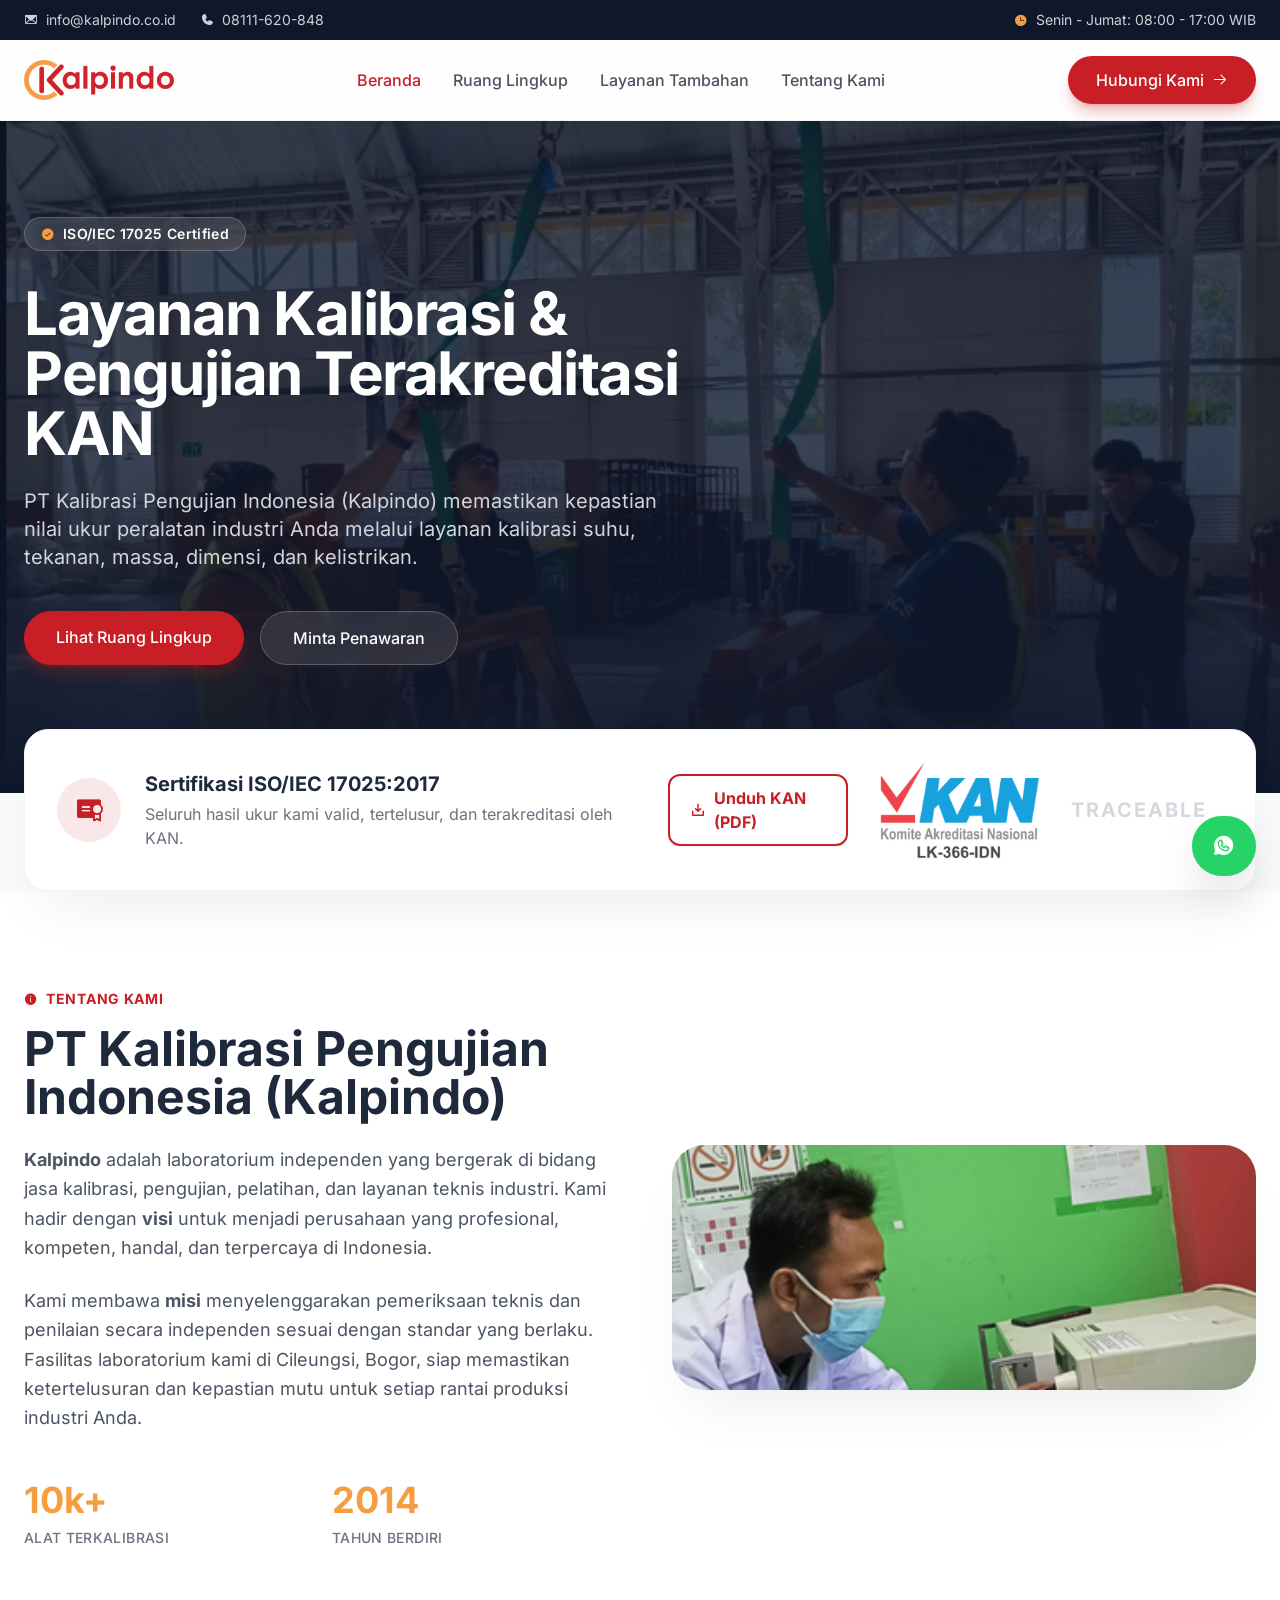
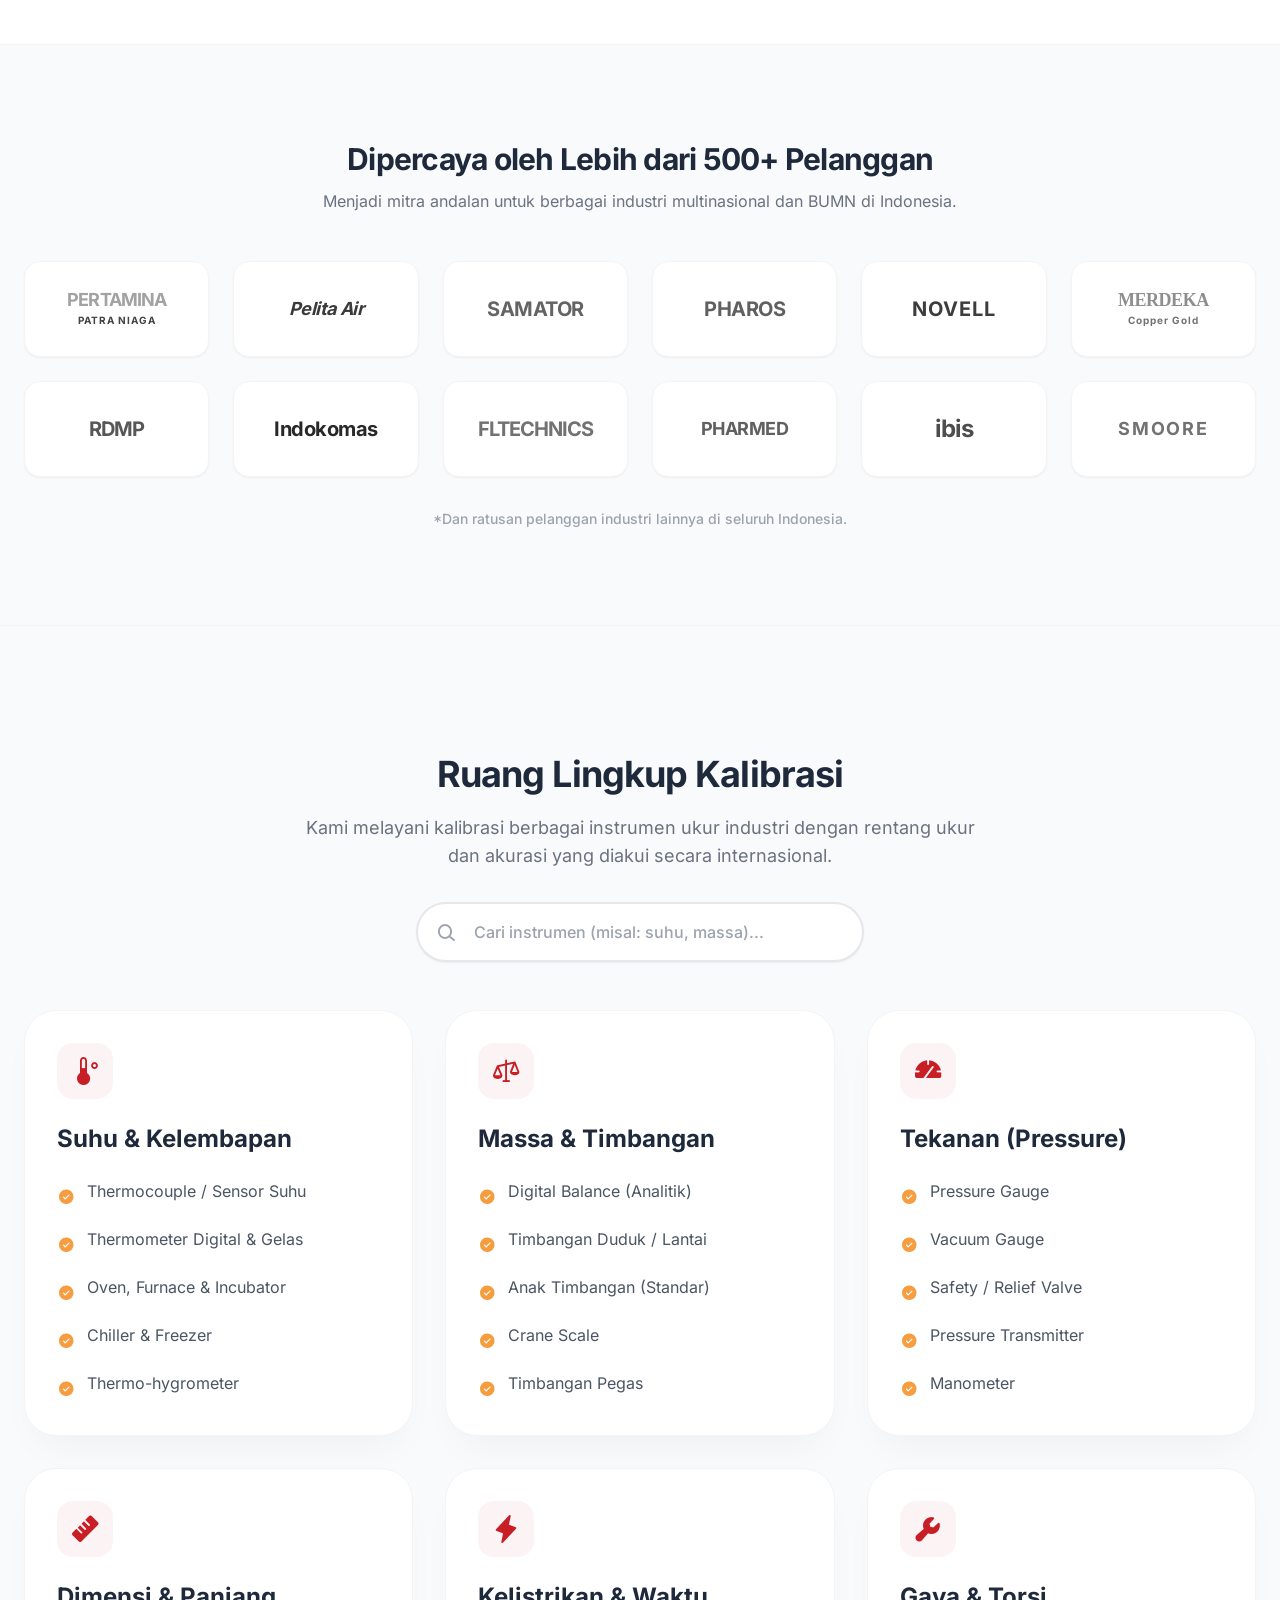
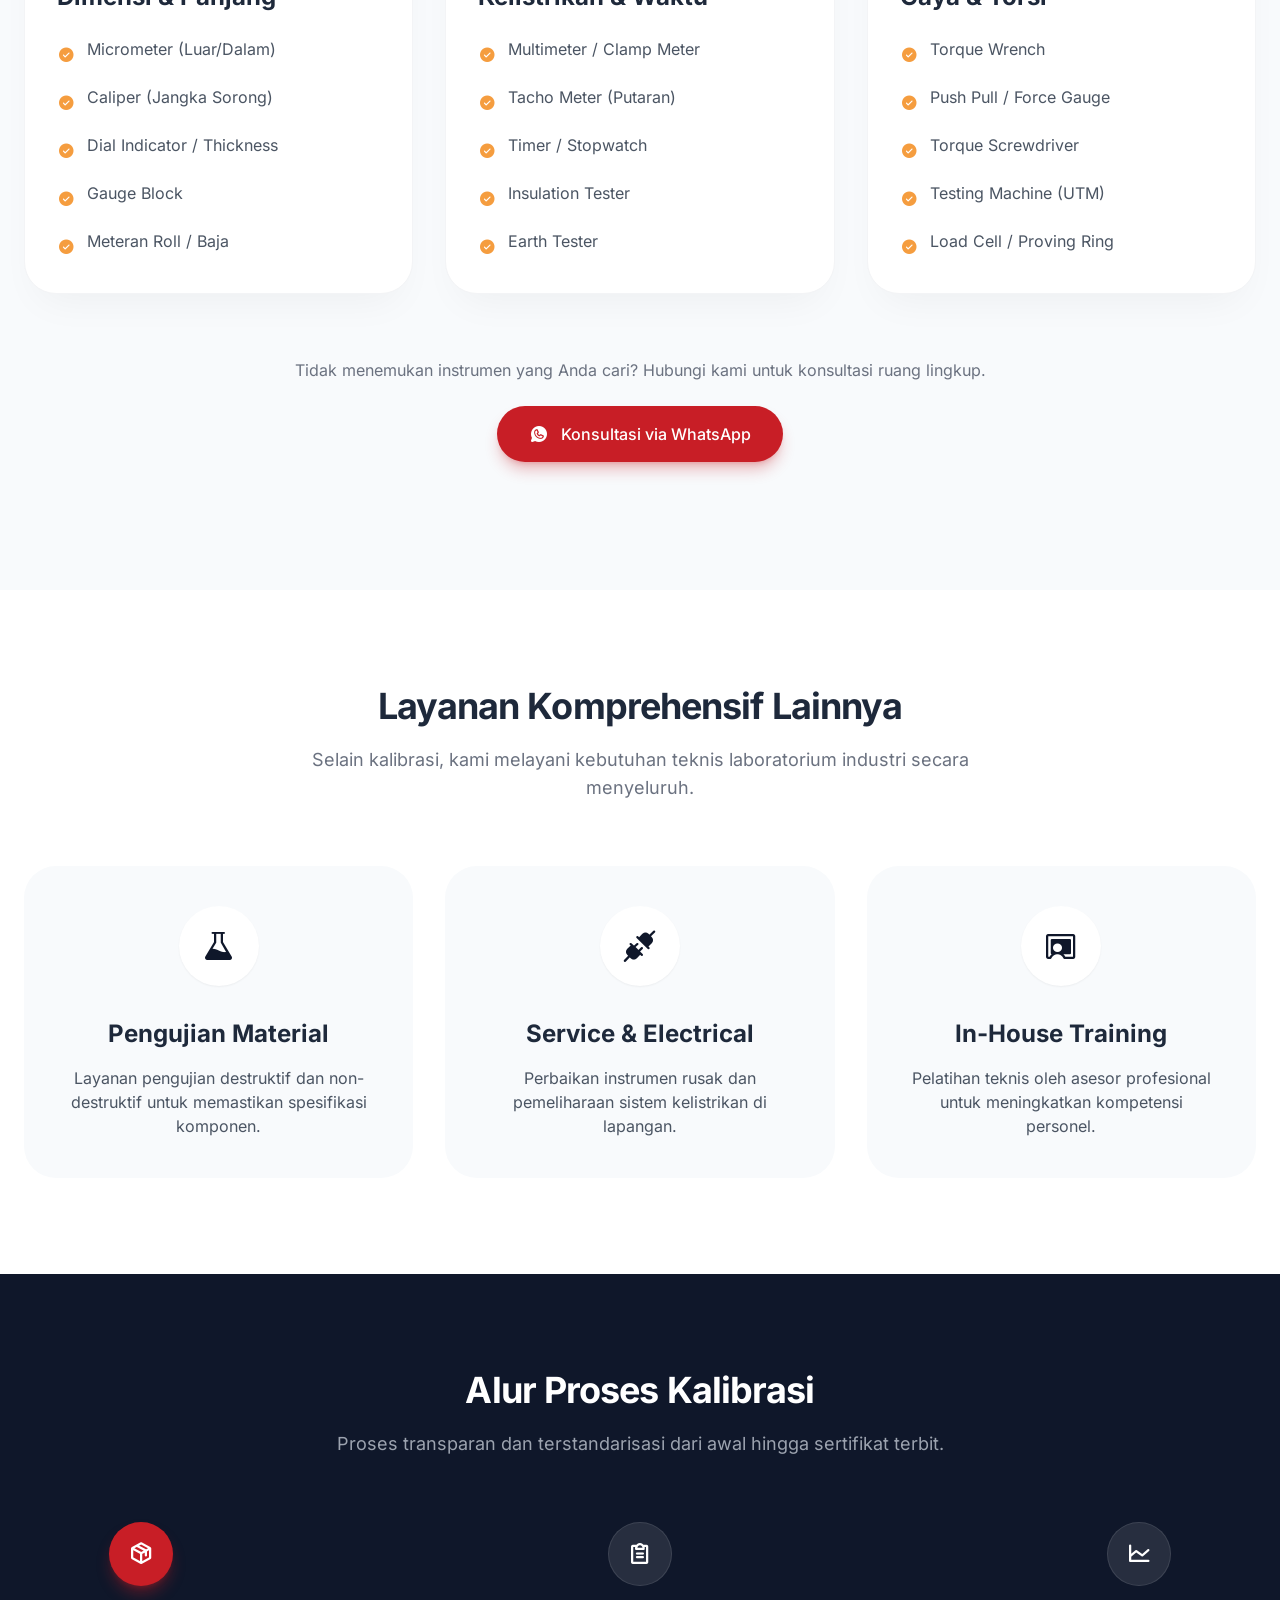
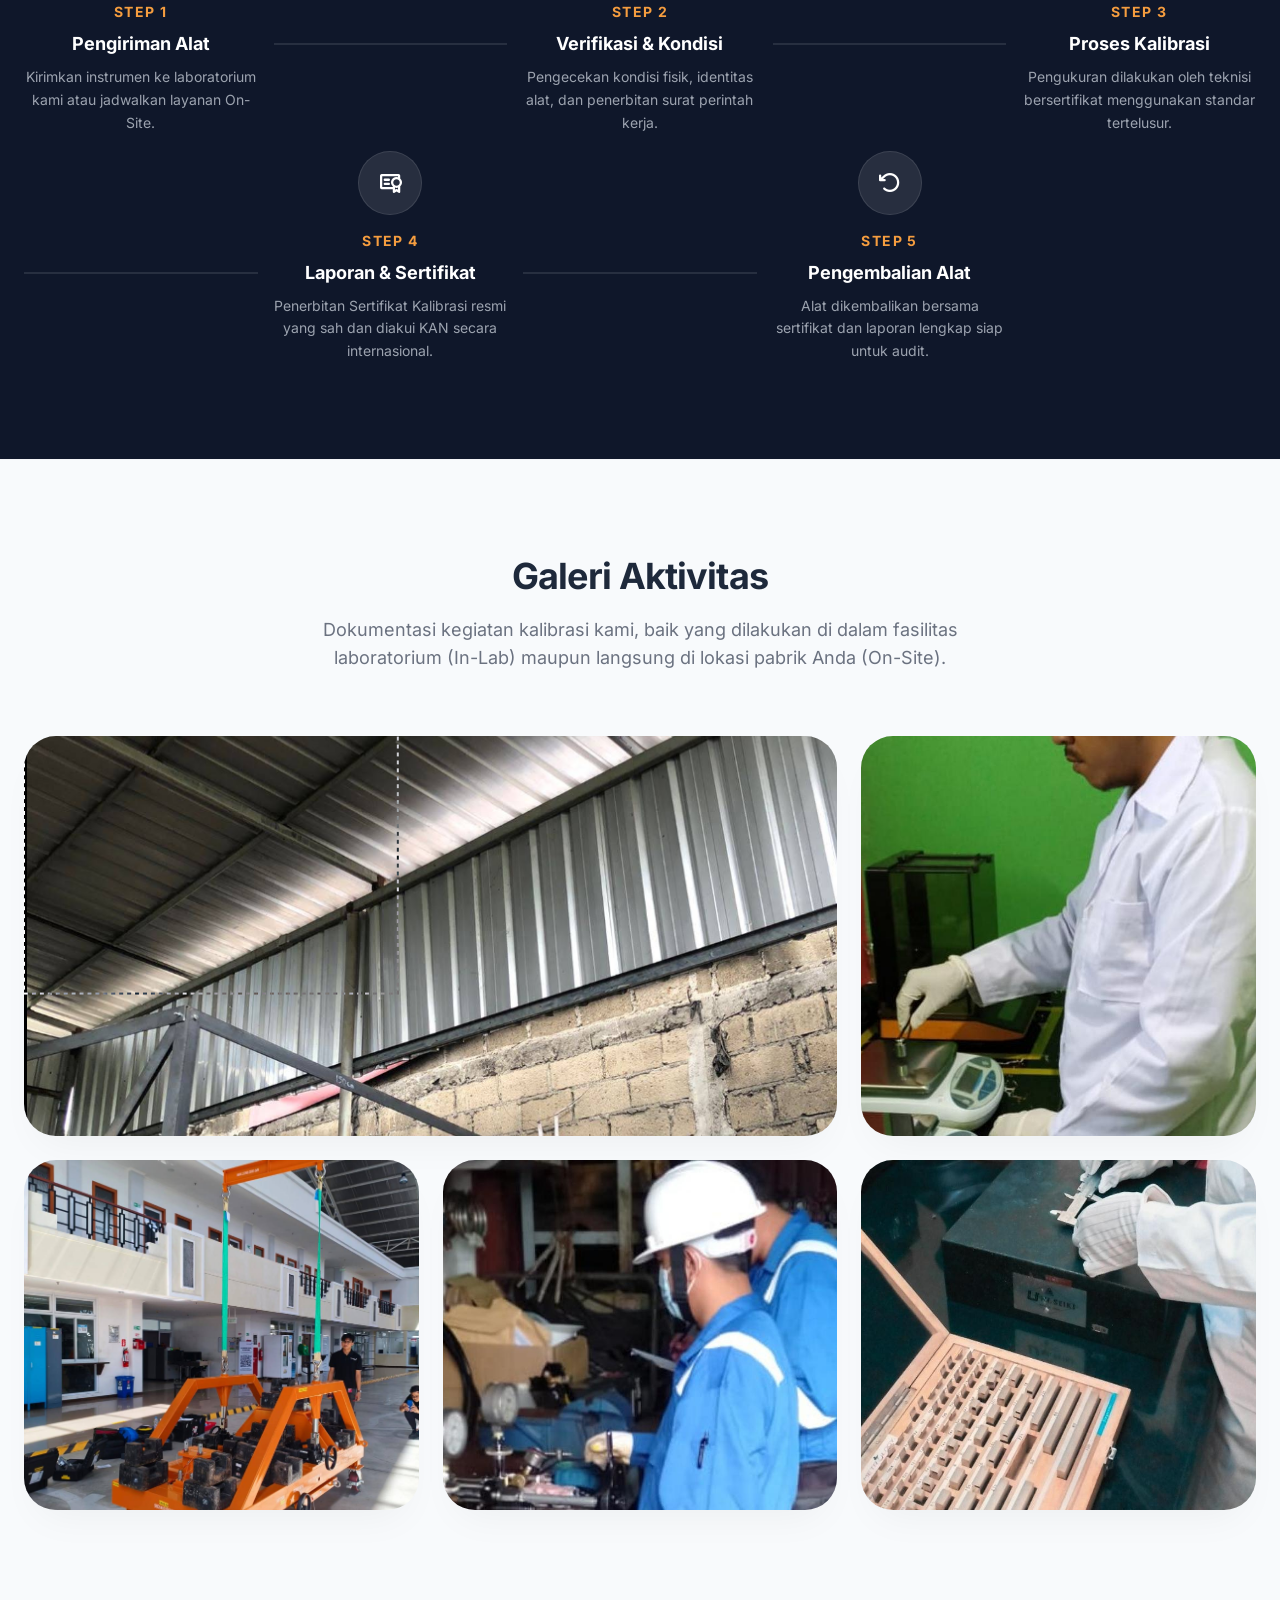
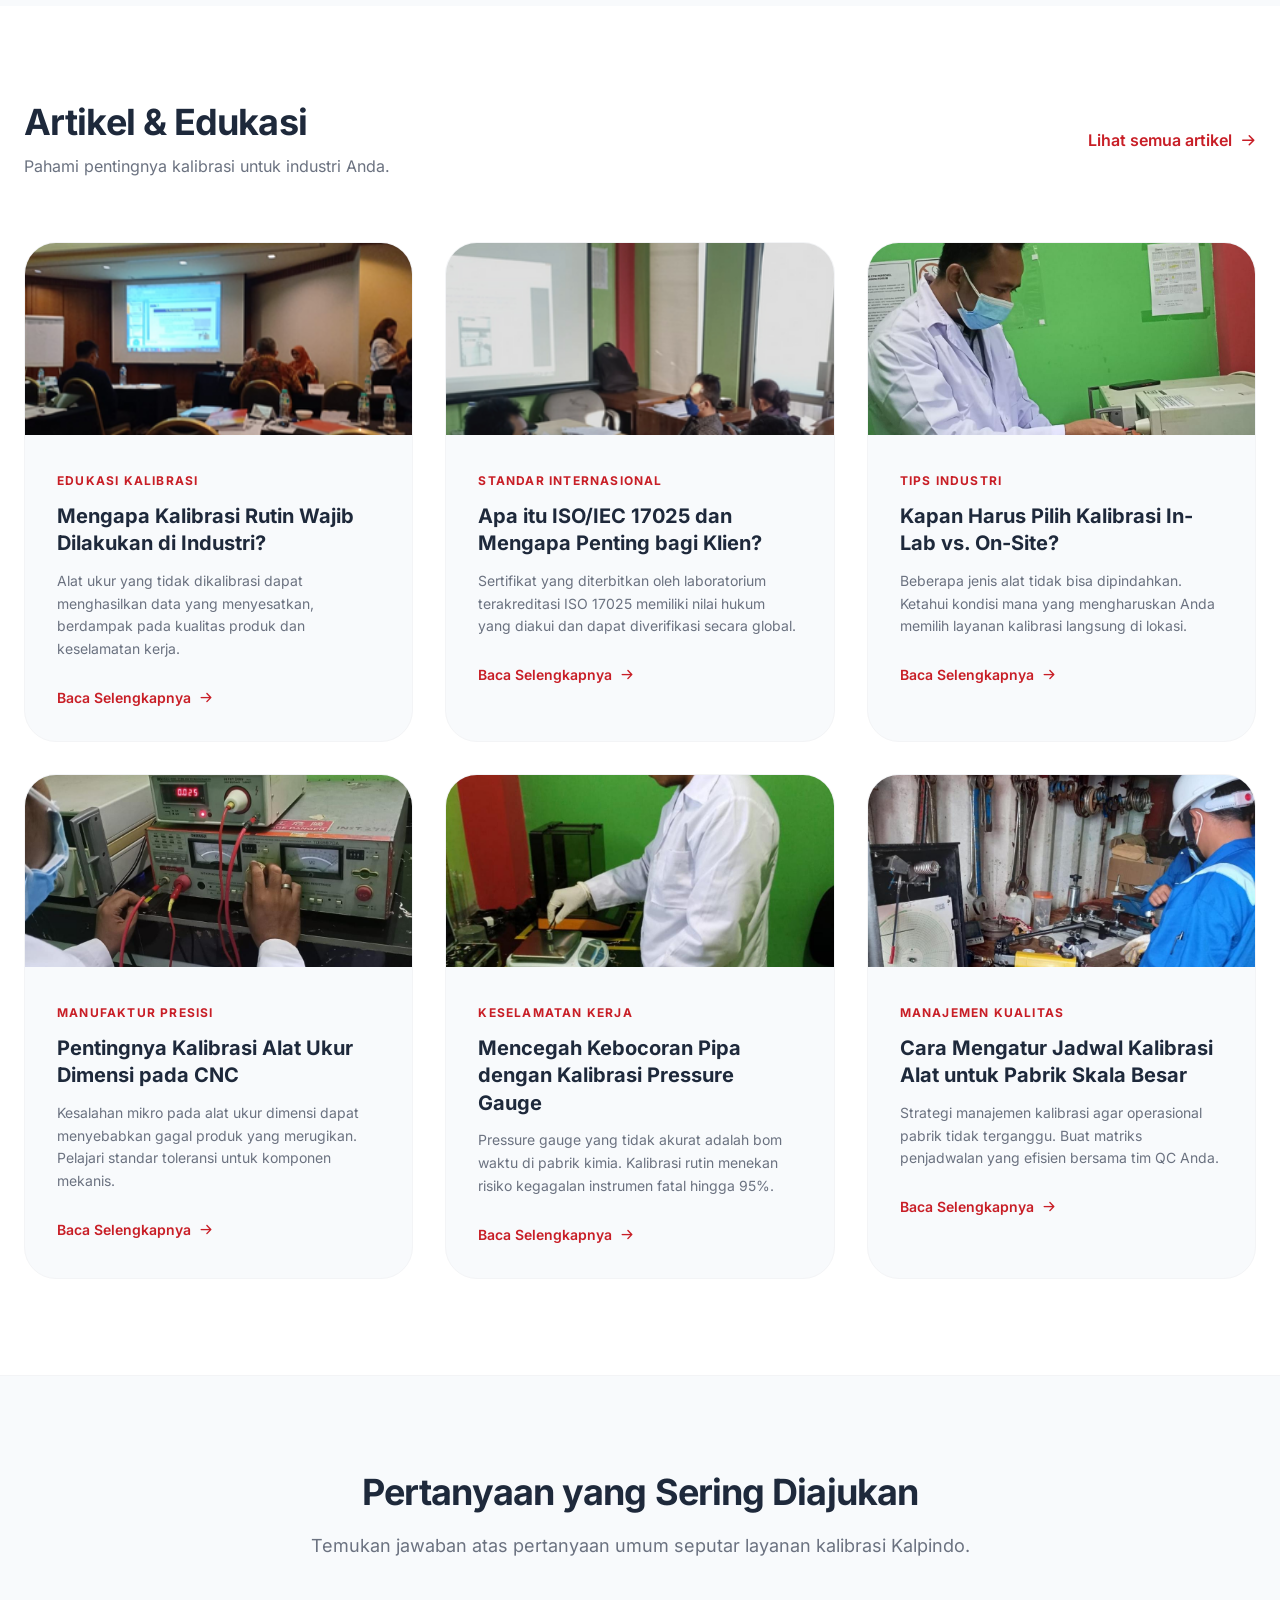
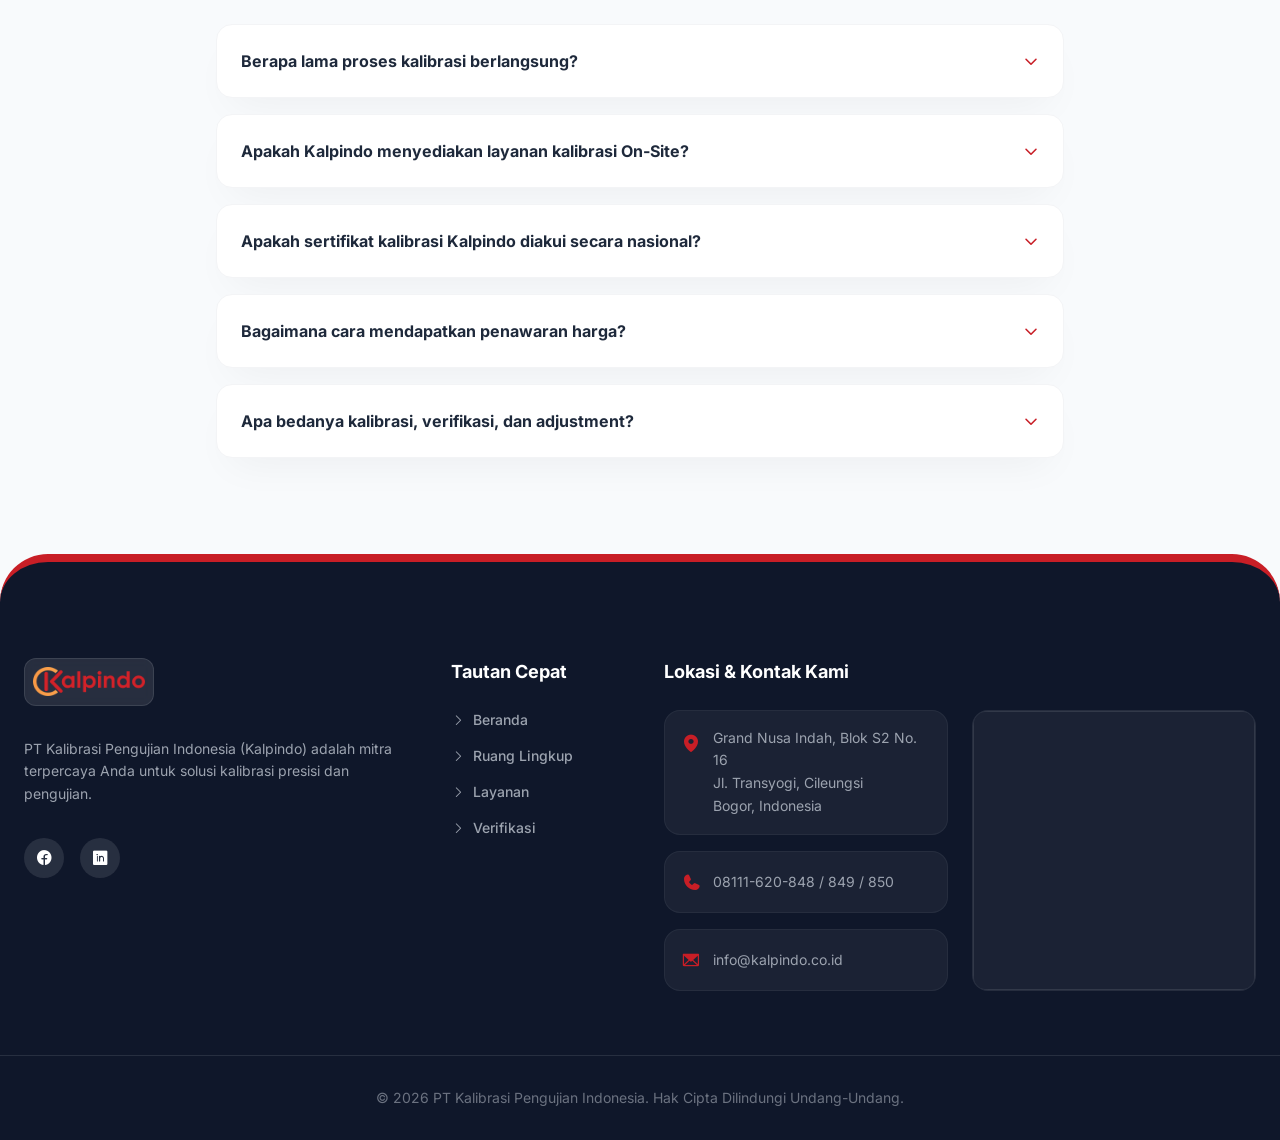
==== commit 98f85fb4: "final" ====
--- a/index.html
+++ b/index.html
@@ -48,7 +48,7 @@
         <div class="max-w-7xl mx-auto px-6 flex flex-col md:flex-row justify-between items-center gap-2">
             <div class="flex items-center gap-6">
                 <span class="flex items-center gap-2"><i class="ph-fill ph-envelope"></i> info@kalpindo.co.id</span>
-                <span class="flex items-center gap-2"><i class="ph-fill ph-phone"></i> 0812-3456-7890</span>
+                <span class="flex items-center gap-2"><i class="ph-fill ph-phone"></i> 08111-620-848</span>
             </div>
             <div class="flex items-center gap-2">
                 <i class="ph-fill ph-clock text-brand-orange"></i> Senin - Jumat: 08:00 - 17:00 WIB
@@ -69,10 +69,10 @@
                 <a href="#beranda" class="hover:text-brand-red transition-colors text-brand-red">Beranda</a>
                 <a href="#ruang-lingkup" class="hover:text-brand-red transition-colors">Ruang Lingkup</a>
                 <a href="#layanan" class="hover:text-brand-red transition-colors">Layanan Tambahan</a>
-                <a href="#kontak" class="hover:text-brand-red transition-colors">Tentang Kami</a>
-            </div>
-
-            <a href="#kontak" class="hidden md:inline-flex bg-brand-red text-white px-7 py-3 rounded-full hover:bg-red-800 transition-all font-medium items-center gap-2 shadow-lg shadow-brand-red/30 hover:-translate-y-0.5">
+                <a href="#tentang" class="hover:text-brand-red transition-colors">Tentang Kami</a>
+            </div>
+
+            <a href="https://wa.me/628111620848?text=Halo%20Kalpindo%2C%20saya%20ingin%20menanyakan%20layanan%20kalibrasi." target="_blank" class="hidden md:inline-flex bg-brand-red text-white px-7 py-3 rounded-full hover:bg-red-800 transition-all font-medium items-center gap-2 shadow-lg shadow-brand-red/30 hover:-translate-y-0.5">
                 Hubungi Kami <i class="ph ph-arrow-right"></i>
             </a>
         </div>
@@ -102,7 +102,7 @@
                         <a href="#ruang-lingkup" class="bg-brand-red text-white px-8 py-3.5 rounded-full font-medium text-center hover:bg-red-800 transition-all shadow-lg shadow-brand-red/30 hover:-translate-y-0.5">
                             Lihat Ruang Lingkup
                         </a>
-                        <a href="#kontak" class="bg-white/10 backdrop-blur-md text-white border border-white/20 px-8 py-3.5 rounded-full font-medium text-center hover:bg-white hover:text-brand-slate transition-all">
+                        <a href="https://wa.me/628111620848?text=Halo%20Kalpindo%2C%20saya%20ingin%20minta%20penawaran%20harga." target="_blank" class="bg-white/10 backdrop-blur-md text-white border border-white/20 px-8 py-3.5 rounded-full font-medium text-center hover:bg-white hover:text-brand-slate transition-all">
                             Minta Penawaran
                         </a>
                     </div>
@@ -124,8 +124,8 @@
                         </div>
                     </div>
                     <div class="flex items-center gap-8 pr-4">
-                        <a href="assets/img/Sertifikat-KAN.jpg" download class="hidden lg:flex items-center gap-2 border-2 border-brand-red text-brand-red px-5 py-2.5 rounded-xl font-bold hover:bg-brand-red hover:text-white transition-all shadow-sm group">
-                            <i class="ph-bold ph-download-simple group-hover:-translate-y-0.5 transition-transform"></i> Unduh KAN (JPG)
+                        <a href="gambar/sertifikasi.pdf" download class="hidden lg:flex items-center gap-2 border-2 border-brand-red text-brand-red px-5 py-2.5 rounded-xl font-bold hover:bg-brand-red hover:text-white transition-all shadow-sm group">
+                            <i class="ph-bold ph-download-simple group-hover:-translate-y-0.5 transition-transform"></i> Unduh KAN (PDF)
                         </a>
                         <img src="assets/img/kan.png" alt="Logo KAN" class="h-20 md:h-24 object-contain drop-shadow-sm opacity-90">
                         <div class="text-center font-bold text-xl text-gray-300 uppercase tracking-widest hidden xl:block opacity-90">Traceable</div>
@@ -348,7 +348,7 @@
                 <!-- CTA Ruang Lingkup -->
                 <div class="text-center mt-16 gs-reveal">
                     <p class="text-gray-500 mb-6">Tidak menemukan instrumen yang Anda cari? Hubungi kami untuk konsultasi ruang lingkup.</p>
-                    <a href="https://wa.me/6281234567890" target="_blank" class="inline-flex items-center gap-3 bg-brand-red text-white px-8 py-3.5 rounded-full font-medium hover:bg-red-800 transition-all shadow-lg shadow-brand-red/30 hover:-translate-y-0.5">
+                    <a href="https://wa.me/628111620848?text=Halo%20Kalpindo%2C%20saya%20ingin%20konsultasi%20ruang%20lingkup." target="_blank" class="inline-flex items-center gap-3 bg-brand-red text-white px-8 py-3.5 rounded-full font-medium hover:bg-red-800 transition-all shadow-lg shadow-brand-red/30 hover:-translate-y-0.5">
                         <i class="ph-fill ph-whatsapp-logo text-xl"></i> Konsultasi via WhatsApp
                     </a>
                 </div>
@@ -621,7 +621,7 @@
                             <i class="ph-bold ph-caret-down text-brand-red transition-transform duration-300"></i>
                         </button>
                         <div class="faq-answer hidden px-6 pb-6 text-gray-600 leading-relaxed">
-                            Hubungi kami melalui WhatsApp di <strong>0812-3456-7890</strong> atau email ke <strong>info@kalpindo.co.id</strong>. Informasikan jenis instrumen, merek, model, dan jumlahnya, dan kami akan mengirimkan penawaran harga dalam waktu 1×24 jam kerja.
+                            Hubungi kami melalui WhatsApp di <strong>08111-620-848</strong> atau email ke <strong>info@kalpindo.co.id</strong>. Informasikan jenis instrumen, merek, model, dan jumlahnya, dan kami akan mengirimkan penawaran harga dalam waktu 1×24 jam kerja.
                         </div>
                     </div>
                     <div class="faq-item bg-white rounded-2xl border border-gray-100 shadow-soft overflow-hidden">
@@ -636,69 +636,7 @@
                 </div>
             </div>
         </section>
-        <!-- Request Quotation Form -->
-        <section id="penawaran" class="py-16 md:py-24 bg-white">
-            <div class="max-w-7xl mx-auto px-6 grid grid-cols-1 lg:grid-cols-2 gap-16 items-center">
-                <div class="gs-reveal">
-                    <h2 class="text-3xl md:text-4xl font-bold text-brand-dark mb-5 tracking-tight">Butuh Penawaran Harga?</h2>
-                    <p class="text-gray-500 text-lg mb-8 leading-relaxed">Tim kami siap membantu menyusun penawaran terbaik untuk kebutuhan kalibrasi dan pengujian di perusahaan Anda. Hubungi kami sekarang.</p>
-                    
-                    <ul class="space-y-6">
-                        <li class="flex items-start gap-4">
-                            <div class="w-12 h-12 rounded-full bg-brand-red/10 flex items-center justify-center flex-shrink-0 mt-1">
-                                <i class="ph-fill ph-clock text-2xl text-brand-red"></i>
-                            </div>
-                            <div>
-                                <h4 class="font-bold text-lg text-brand-dark">Respon Cepat (1x24 Jam)</h4>
-                                <p class="text-gray-500 text-sm">Penawaran harga resmi akan dikirimkan maksimal 1 hari kerja.</p>
-                            </div>
-                        </li>
-                        <li class="flex items-start gap-4">
-                            <div class="w-12 h-12 rounded-full bg-brand-red/10 flex items-center justify-center flex-shrink-0 mt-1">
-                                <i class="ph-fill ph-file-text text-2xl text-brand-red"></i>
-                            </div>
-                            <div>
-                                <h4 class="font-bold text-lg text-brand-dark">Format Resmi B2B</h4>
-                                <p class="text-gray-500 text-sm">Dilengkapi dengan NPWP, legalitas lengkap, dan rincian harga transparan untuk tim Procurement Anda.</p>
-                            </div>
-                        </li>
-                    </ul>
-                </div>
-
-                <div class="bg-[#F8FAFC] rounded-[2rem] p-8 md:p-10 border border-gray-100 shadow-soft gs-reveal relative overflow-hidden">
-                    <!-- Deco element -->
-                    <div class="absolute -top-24 -right-24 w-48 h-48 bg-brand-red/5 rounded-full blur-3xl"></div>
-                    
-                    <form action="#" method="POST" class="space-y-5 relative z-10">
-                        <div>
-                            <label class="block text-sm font-semibold text-brand-dark mb-2">Nama Lengkap / PIC</label>
-                            <input type="text" class="w-full bg-white border border-gray-200 rounded-xl px-4 py-3 focus:outline-none focus:border-brand-red focus:ring-4 focus:ring-brand-red/10 transition-all text-sm" placeholder="Contoh: Budi Santoso">
-                        </div>
-                        <div>
-                            <label class="block text-sm font-semibold text-brand-dark mb-2">Nama Perusahaan</label>
-                            <input type="text" class="w-full bg-white border border-gray-200 rounded-xl px-4 py-3 focus:outline-none focus:border-brand-red focus:ring-4 focus:ring-brand-red/10 transition-all text-sm" placeholder="Contoh: PT Manufaktur Jaya">
-                        </div>
-                        <div class="grid grid-cols-1 md:grid-cols-2 gap-5">
-                            <div>
-                                <label class="block text-sm font-semibold text-brand-dark mb-2">Email Perusahaan</label>
-                                <input type="email" class="w-full bg-white border border-gray-200 rounded-xl px-4 py-3 focus:outline-none focus:border-brand-red focus:ring-4 focus:ring-brand-red/10 transition-all text-sm" placeholder="email@perusahaan.com">
-                            </div>
-                            <div>
-                                <label class="block text-sm font-semibold text-brand-dark mb-2">No. WhatsApp</label>
-                                <input type="tel" class="w-full bg-white border border-gray-200 rounded-xl px-4 py-3 focus:outline-none focus:border-brand-red focus:ring-4 focus:ring-brand-red/10 transition-all text-sm" placeholder="0812-...">
-                            </div>
-                        </div>
-                        <div>
-                            <label class="block text-sm font-semibold text-brand-dark mb-2">Daftar Alat yang Dikalibrasi</label>
-                            <textarea rows="4" class="w-full bg-white border border-gray-200 rounded-xl px-4 py-3 focus:outline-none focus:border-brand-red focus:ring-4 focus:ring-brand-red/10 transition-all text-sm" placeholder="Tuliskan nama alat, merek, rentang ukur, dan jumlahnya..."></textarea>
-                        </div>
-                        <button type="button" onclick="alert('Formulir ini dalam mode demo. Nanti bisa dihubungkan ke Formspree atau script kirim Email/WA.')" class="w-full bg-brand-red text-white py-4 rounded-xl font-bold hover:bg-red-800 transition-all shadow-lg shadow-brand-red/30 flex items-center justify-center gap-2 mt-4">
-                            <i class="ph-bold ph-paper-plane-right text-lg"></i> Minta Penawaran Harga
-                        </button>
-                    </form>
-                </div>
-            </div>
-        </section>
+
 
         <!-- Soft Footer -->
         <footer id="kontak" class="bg-brand-slate text-white pt-24 pb-8 rounded-t-[3rem] border-t-8 border-brand-red">
@@ -738,7 +676,7 @@
                             </li>
                             <li class="flex items-center gap-3 bg-white/5 p-4 rounded-2xl border border-white/5">
                                 <i class="ph-fill ph-phone text-brand-red text-xl"></i>
-                                <span>0812-3456-7890 / 7891</span>
+                                <span>08111-620-848 / 849 / 850</span>
                             </li>
                             <li class="flex items-center gap-3 bg-white/5 p-4 rounded-2xl border border-white/5">
                                 <i class="ph-fill ph-envelope text-brand-red text-xl"></i>
@@ -761,7 +699,7 @@
     </main>
 
     <!-- WhatsApp Floating Button -->
-    <a href="https://wa.me/6281234567890?text=Halo%20Kalpindo%2C%20saya%20ingin%20menanyakan%20layanan%20kalibrasi." target="_blank"
+    <a href="https://wa.me/628111620848?text=Halo%20Kalpindo%2C%20saya%20ingin%20menanyakan%20layanan%20kalibrasi." target="_blank"
        class="fixed bottom-6 right-6 z-50 flex items-center gap-3 bg-[#25D366] text-white px-5 py-3.5 rounded-full shadow-2xl hover:scale-105 hover:shadow-green-400/40 transition-all duration-300 group">
         <div class="absolute inset-0 rounded-full bg-[#25D366] animate-ping opacity-25 group-hover:opacity-0 transition-opacity"></div>
         <i class="ph-fill ph-whatsapp-logo text-2xl relative z-10"></i>
